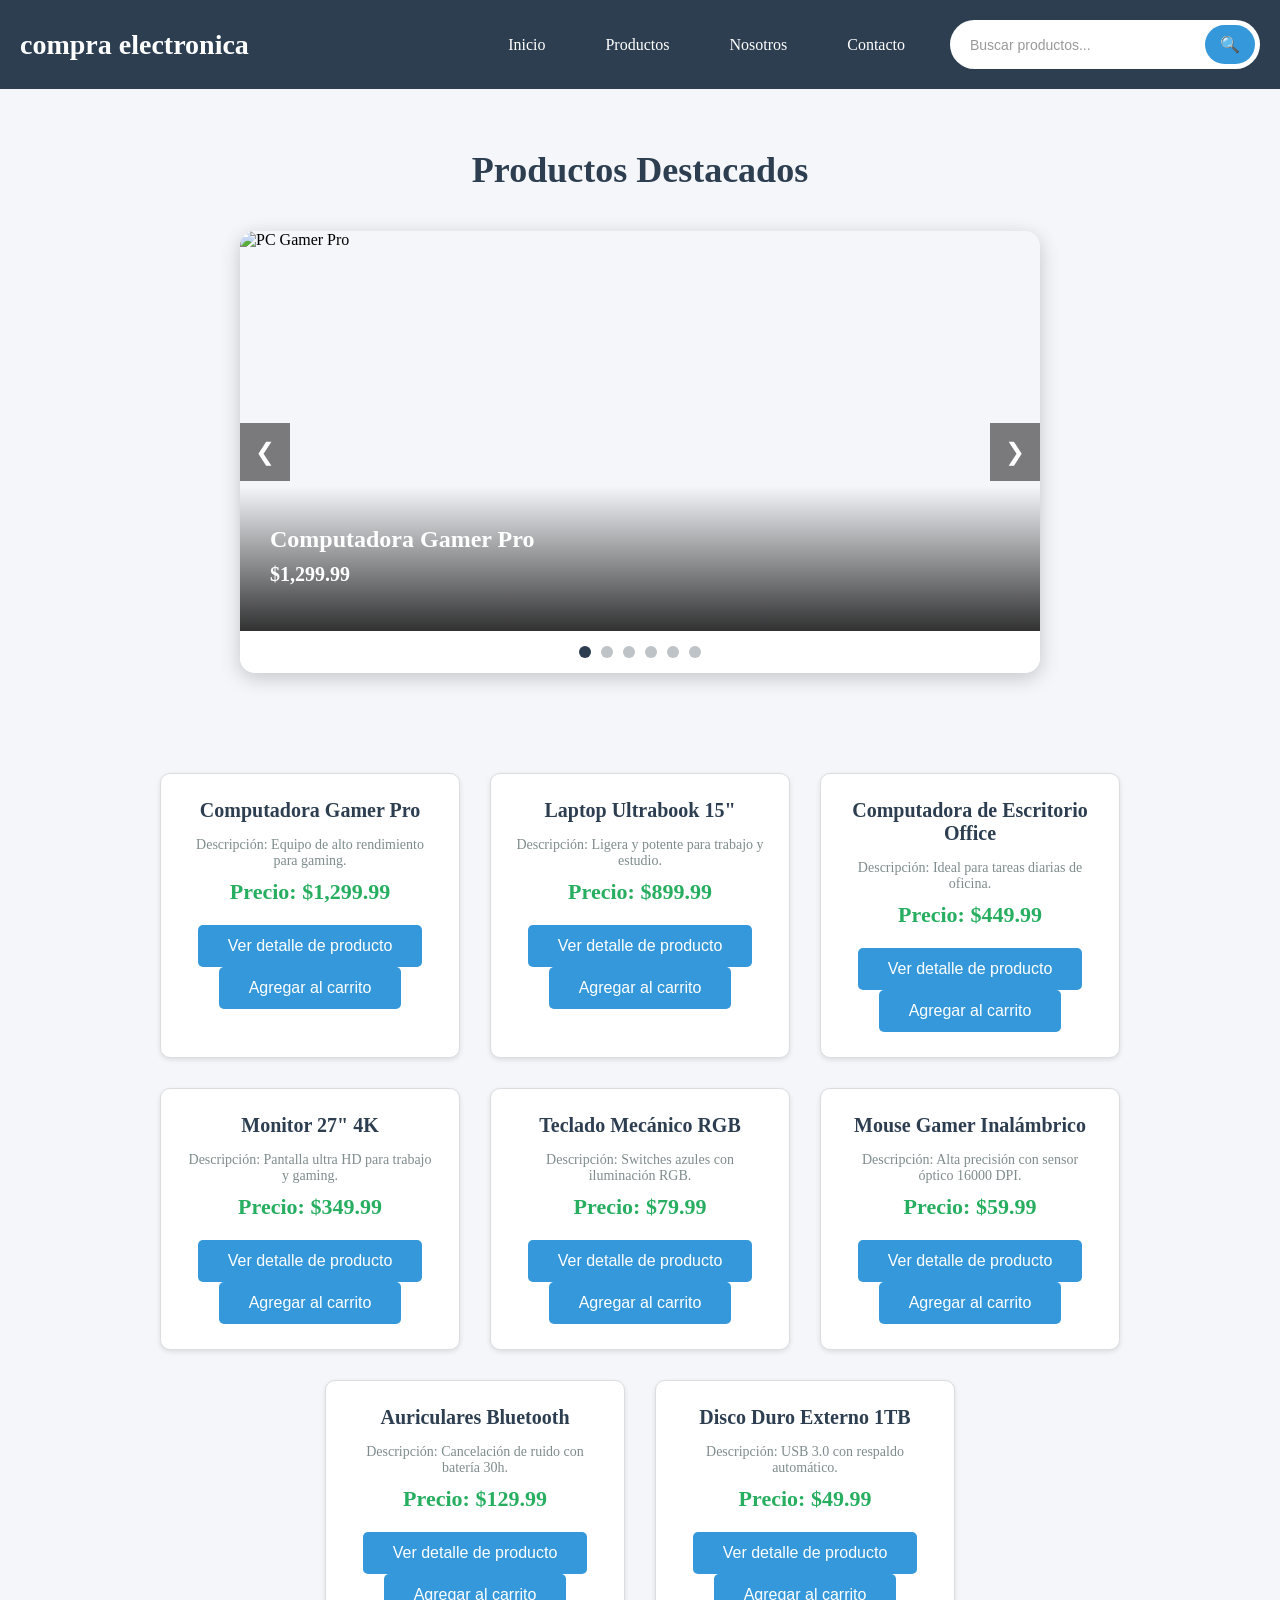
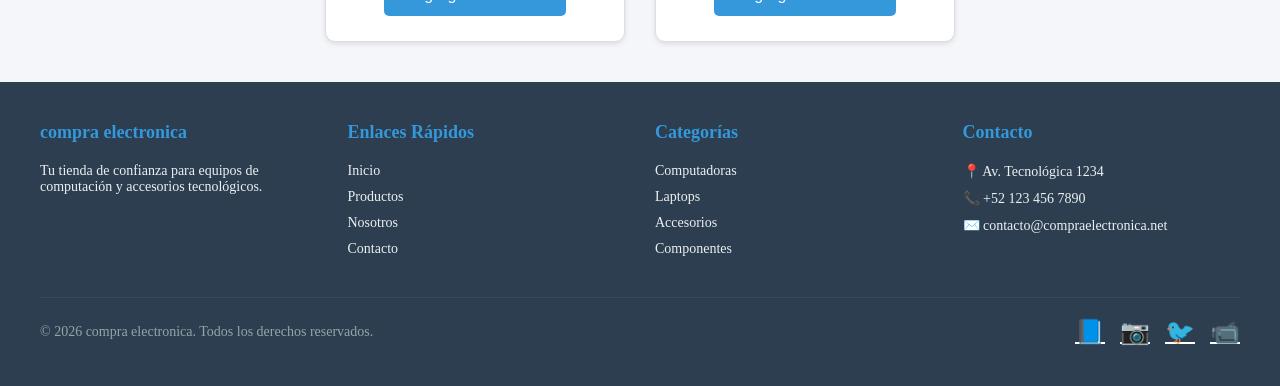
==== index.html @ 37928a4c "se agrego un carrusel y modificaciones en index.html" ====
<!DOCTYPE html>
<html lang="es">
<head>
    <meta charset="UTF-8">
    <meta name="viewport" content="width=device-width, initial-scale=1.0">
    <title>compra electronica.net</title>
    <link rel="stylesheet" href="styles.css">
</head>
<body>
    <header>
        <h1>compra electronica</h1>
        <div class="header-derecha">
            
            <nav>
                <ul>
                    <li><a href="index.html">Inicio</a></li>
                    <li><a href="productos.html">Productos</a></li>
                    <li><a href="nosotros.html">Nosotros</a></li>
                    <li><a href="contacto.html">Contacto</a></li>
                </ul>
            </nav>
            
            <div class="busqueda">
                <input type="text" placeholder="Buscar productos...">
                <button type="submit">🔍</button>
            </div>
        </div>
    </header>

    <main>
        <section id="productos-destacados">
        <h2>Productos Destacados</h2>
        <div class="carrusel">
            <input type="radio" name="carrusel" id="slide1" checked>
            <input type="radio" name="carrusel" id="slide2">
            <input type="radio" name="carrusel" id="slide3">
            <input type="radio" name="carrusel" id="slide4">
            <input type="radio" name="carrusel" id="slide5">
            <input type="radio" name="carrusel" id="slide6">

            <div class="slides">
                <div class="slide">
                    <img src="https://http2.mlstatic.com/D_NQ_NP_2X_691319-MLA108584869087_032026-F.webp" alt="PC Gamer Pro">
                    <div class="slide-info">
                        <h3>Computadora Gamer Pro</h3>
                        <p>$1,299.99</p>
                    </div>
                </div>
                <div class="slide">
                    <img src="https://via.placeholder.com/800x400/3498db/ffffff?text=Laptop+Ultrabook" alt="Laptop Ultrabook">
                    <div class="slide-info">
                        <h3>Laptop Ultrabook 15"</h3>
                        <p>$899.99</p>
                        
                    </div>
                </div>
                <div class="slide">
                    <img src="https://via.placeholder.com/800x400/27ae60/ffffff?text=Monitor+4K" alt="Monitor 4K">
                    <div class="slide-info">
                        <h3>Monitor 27" 4K</h3>
                        <p>$349.99</p>
                      
                    </div>
                </div>
                <div class="slide">
                    <img src="https://via.placeholder.com/800x400/9b59b6/ffffff?text=Teclado+RGB" alt="Teclado RGB">
                    <div class="slide-info">
                        <h3>Teclado Mecánico RGB</h3>
                        <p>$79.99</p>
                       
                    </div>
                </div>
                <div class="slide">
                    <img src="https://via.placeholder.com/800x400/e74c3c/ffffff?text=Mouse+Gamer" alt="Mouse Gamer">
                    <div class="slide-info">
                        <h3>Mouse Gamer Inalámbrico</h3>
                        <p>$59.99</p>
                        
                    </div>
                </div>
                <div class="slide">
                    <img src="https://via.placeholder.com/800x400/f39c12/ffffff?text=Auriculares" alt="Auriculares">
                    <div class="slide-info">
                        <h3>Auriculares Bluetooth</h3>
                        <p>$129.99</p>
                       
                    </div>
                </div>
            </div>

            <div class="carrusel-navegacion">
                <label for="slide1"></label>
                <label for="slide2"></label>
                <label for="slide3"></label>
                <label for="slide4"></label>
                <label for="slide5"></label>
                <label for="slide6"></label>
            </div>

            <div class="carrusel-flechas">
                <div class="flecha-par">
                    <label for="slide6" class="flecha">&#10094;</label>
                    <label for="slide2" class="flecha">&#10095;</label>
                </div>
                <div class="flecha-par">
                    <label for="slide1" class="flecha">&#10094;</label>
                    <label for="slide3" class="flecha">&#10095;</label>
                </div>
                <div class="flecha-par">
                    <label for="slide2" class="flecha">&#10094;</label>
                    <label for="slide4" class="flecha">&#10095;</label>
                </div>
                <div class="flecha-par">
                    <label for="slide3" class="flecha">&#10094;</label>
                    <label for="slide5" class="flecha">&#10095;</label>
                </div>
                <div class="flecha-par">
                    <label for="slide4" class="flecha">&#10094;</label>
                    <label for="slide6" class="flecha">&#10095;</label>
                </div>
                <div class="flecha-par">
                    <label for="slide5" class="flecha">&#10094;</label>
                    <label for="slide1" class="flecha">&#10095;</label>
                </div>
            </div>
        </div>
    </section>

      <section id="productos">
            <div class="productos-container">
            <article>
                <h3>Computadora Gamer Pro</h3>
                <p>Descripción: Equipo de alto rendimiento para gaming.</p>
                <p>Precio: $1,299.99</p>
                <button class="btn-detalle">Ver detalle de producto</button>
                <button>Agregar al carrito</button>
            </article>
            <article>
                <h3>Laptop Ultrabook 15"</h3>
                <p>Descripción: Ligera y potente para trabajo y estudio.</p>
                <p>Precio: $899.99</p>
                <button class="btn-detalle">Ver detalle de producto</button>
                <button>Agregar al carrito</button>
            </article>
            <article>
                <h3>Computadora de Escritorio Office</h3>
                <p>Descripción: Ideal para tareas diarias de oficina.</p>
                <p>Precio: $449.99</p>
                <button class="btn-detalle">Ver detalle de producto</button>
                <button>Agregar al carrito</button>
            </article>
            <article>
                <h3>Monitor 27" 4K</h3>
                <p>Descripción: Pantalla ultra HD para trabajo y gaming.</p>
                <p>Precio: $349.99</p>
               <button class="btn-detalle">Ver detalle de producto</button>
                <button>Agregar al carrito</button>
            </article>
            <article>
                <h3>Teclado Mecánico RGB</h3>
                <p>Descripción: Switches azules con iluminación RGB.</p>
                <p>Precio: $79.99</p>
               <button class="btn-detalle">Ver detalle de producto</button>   
                <button>Agregar al carrito</button>
            </article>
            <article>
                <h3>Mouse Gamer Inalámbrico</h3>
                <p>Descripción: Alta precisión con sensor óptico 16000 DPI.</p>
                <p>Precio: $59.99</p>
                <button class="btn-detalle">Ver detalle de producto</button>     
                <button>Agregar al carrito</button>
            </article>
            <article>
                <h3>Auriculares Bluetooth</h3>
                <p>Descripción: Cancelación de ruido con batería 30h.</p>
                <p>Precio: $129.99</p>
                <button class="btn-detalle">Ver detalle de producto</button>   
                <button>Agregar al carrito</button>
            </article>
            <article>
                <h3>Disco Duro Externo 1TB</h3>
                <p>Descripción: USB 3.0 con respaldo automático.</p>
                <p>Precio: $49.99</p>
                <button class="btn-detalle">Ver detalle de producto</button>
                <button>Agregar al carrito</button>
            </article>
            </div>
        </section>
    </main>

    <footer>
        <div class="footer-contenido">
            <div class="footer-columna">
                <h3>compra electronica</h3>
                <p>Tu tienda de confianza para equipos de computación y accesorios tecnológicos.</p>
            </div>
            <div class="footer-columna">
                <h3>Enlaces Rápidos</h3>
                <a href="index.html">Inicio</a>
                <a href="productos.html">Productos</a>
                <a href="nosotros.html">Nosotros</a>
                <a href="contacto.html">Contacto</a>
            </div>
            <div class="footer-columna">
                <h3>Categorías</h3>
                <a href="#">Computadoras</a>
                <a href="#">Laptops</a>
                <a href="#">Accesorios</a>
                <a href="#">Componentes</a>
            </div>
            <div class="footer-columna">
                <h3>Contacto</h3>
                <p>📍 Av. Tecnológica 1234</p>
                <p>📞 +52 123 456 7890</p>
                <p>✉️ contacto@compraelectronica.net</p>
            </div>
            
        </div>
        <div class="footer-inferior">
            <p>&copy; 2026 compra electronica. Todos los derechos reservados.</p>
            <div class="redes-sociales">
                <a href="#">📘</a>
                <a href="#">📷</a>
                <a href="#">🐦</a>
                <a href="#">📹</a>
            </div>
        </div>
    </footer>
</body>
</html>
---- styles.css ----
/* ============================================
   ESTILOS PARA LA BARRA DE NAVEGACIÓN
   TechComputers - Tienda de Computadoras
   ============================================ */

/* Reset básico para eliminar márgenes y padding por defecto del navegador */
* {
    margin: 0;          /* Elimina el margen exterior de todos los elementos */
    padding: 0;         /* Elimina el relleno interior de todos los elementos */
    box-sizing: border-box; /* Incluye padding y borde en el ancho/alto total */
}

/* Estilos para el header que contiene la barra de navegación */
header {
    background-color: #2c3e50;  /* Color de fondo oscuro (azul grisáceo) */
    color: white;              /* Color del texto blanco */
    padding: 20px;             /* Espacio interior de 20px en todos los lados */
}

/* Estilos para el contenedor flex del header (título + navegación) */
header {
    display: flex;             /* Activa flexbox para organizar elementos en línea */
    justify-content: space-between; /* Distribuye espacio entre elementos (título a izquierda, nav a derecha) */
    align-items: center;      /* Centra verticalmente los elementos */
}

/* Estilos para el título principal del sitio */
header h1 {
    font-size: 28px;           /* Tamaño de fuente de 28 píxeles */
}

/* Contenedor para agrupar nav y búsqueda */
.header-derecha {
    display: flex;             /* Activa flexbox para alinear elementos */
    align-items: center;       /* Centra verticalmente */
    gap: 30px;                 /* Espacio de 30px entre nav y búsqueda */
}

/* ============================================
   ESTILOS PARA LA BARRA DE BÚSQUEDA
   ============================================ */

/* Contenedor de la barra de búsqueda */
.busqueda {
    display: flex;                  /* Activa flexbox para organizar input y botón en línea */
    align-items: center;            /* Centra verticalmente los elementos */
    background-color: white;        /* Fondo blanco */
    border-radius: 25px;            /* Bordes redondeados en forma de píldora */
    padding: 5px;                   /* Espacio interior pequeño */
    overflow: hidden;               /* Oculta el contenido que desborda */
}

/* Estilos para el campo de texto de búsqueda */
.busqueda input {
    border: none;                   /* Sin borde */
    outline: none;                  /* Sin contorno al hacer focus */
    padding: 10px 15px;             /* Espacio interior: 10px arriba/abajo, 15px laterales */
    font-size: 14px;                /* Tamaño de fuente */
    width: 250px;                   /* Ancho fijo de 250px */
    background: transparent;        /* Fondo transparente */
    color: #333;                    /* Color del texto gris oscuro */
}

/* Placeholder del campo de búsqueda */
.busqueda input::placeholder {
    color: #999;                    /* Color gris claro para el texto de ejemplo */
}

/* Estilos para el botón de búsqueda */
.busqueda button {
    background-color: #3498db;      /* Color azul de fondo */
    border: none;                   /* Sin borde */
    color: white;                   /* Icono blanco */
    padding: 10px 15px;             /* Espacio interior */
    border-radius: 20px;            /* Bordes redondeados */
    cursor: pointer;                /* Cursor de mano */
    font-size: 16px;                /* Tamaño del icono */
    transition: background-color 0.3s; /* Animación suave al hacer hover */
}

/* Efecto al pasar el mouse sobre el botón */
.busqueda button:hover {
    background-color: #2980b9;      /* Color azul más oscuro al hover */
}

/* Estilos para la barra de navegación */
nav ul {
    list-style: none;          /* Elimina los puntos de lista por defecto */
    display: flex;             /* Organiza los elementos de lista en una fila horizontal */
    gap: 30px;                 /* Espacio de 30px entre cada elemento de menú */
}

/* Estilos para los enlaces de navegación */
nav ul li a {
    color: white;              /* Color del texto del enlace en blanco */
    text-decoration: none;    /* Elimina el subrayado de los enlaces */
    font-size: 16px;           /* Tamaño de fuente de 16 píxeles */
    padding: 10px 15px;        /* Espacio interior para crear área clickeable */
    border-radius: 5px;        /* Esquinas redondeadas de 5px */
    transition: background-color 0.3s; /* Animación suave al cambiar el fondo */
}

/* Estilos para enlaces al pasar el mouse por encima */
nav ul li a:hover {
    background-color: #34495e;  /* Color de fondo más claro al hacer hover */
}

/* Estilos para el enlace activo (página actual) */
nav ul li a.active {
    background-color: #3498db;  /* Color azul para indicar la página activa */
}

/* ============================================
   ESTILOS PARA LA SECCIÓN DE PRODUCTOS
   ============================================ */

/* Estilos para la sección de productos */
#productos {
    padding: 40px 20px;          /* Espacio interior: 40px arriba/abajo, 20px laterales */
    background-color: #f5f6fa;    /* Fondo gris claro para la sección */
}

/* Estilos para el título de la sección */
#productos h2 {
    text-align: center;           /* Centra el texto del título */
    margin-bottom: 40px;          /* Espacio debajo del título */
    font-size: 32px;              /* Tamaño de fuente grande */
    color: #2c3e50;               /* Color del texto oscuro */
}

/* Contenedor flex para organizar las cajas de productos en fila */
.productos-container {
    display: flex;                /* Activa flexbox para organizar en línea */
    flex-wrap: wrap;              /* Permite que los productos salten a siguiente línea si no caben */
    justify-content: center;      /* Centra los productos horizontalmente */
    gap: 30px;                    /* Espacio de 30px entre cada caja de producto */
}

/* Estilos para cada caja de producto */
#productos article {
    background-color: white;      /* Fondo blanco para la caja */
    border: 1px solid #dcdde1;   /* Borde sólido gris claro de 1px */
    border-radius: 10px;          /* Esquinas redondeadas de 10px */
    padding: 25px;                /* Espacio interior de 25px */
    width: 300px;                 /* Ancho fijo de 300px para cada caja */
    box-shadow: 0 2px 5px rgba(0, 0, 0, 0.1); /* Sombra suave para dar profundidad */
    transition: transform 0.3s, box-shadow 0.3s; /* Animación suave al hacer hover */
    text-align: center;           /* Centra el texto dentro de la caja */
}

/* Efecto al pasar el mouse sobre la caja del producto */
#productos article:hover {
    transform: translateY(-5px);  /* Mueve la caja 5px hacia arriba */
    box-shadow: 0 5px 15px rgba(0, 0, 0, 0.2); /* Sombra más pronunciada al hover */
}

/* Estilos para el título del producto */
#productos article h3 {
    color: #2c3e50;               /* Color del título oscuro */
    margin-bottom: 15px;          /* Espacio debajo del título */
    font-size: 20px;              /* Tamaño de fuente del título */
}

/* Estilos para los párrafos de descripción y precio */
#productos article p {
    color: #7f8c8d;               /* Color gris para el texto */
    margin-bottom: 10px;           /* Espacio entre párrafos */
    font-size: 14px;              /* Tamaño de fuente del texto */
}

/* Estilos para el precio (más destacado) */
#productos article p:last-of-type {
    color: #27ae60;               /* Color verde para el precio */
    font-size: 22px;              /* Fuente más grande para el precio */
    font-weight: bold;            /* Texto en negrita */
    margin-bottom: 20px;          /* Espacio debajo del precio */
}

/* Estilos para la imagen del producto */
.producto-img {
    width: 100%;                  /* Ocupa el 100% del ancho de la caja */
    height: 180px;                /* Altura fija de 180px */
    object-fit: cover;            /* Ajusta la imagen sin deformarla */
    border-radius: 8px;           /* Esquinas redondeadas de 8px */
    margin-bottom: 15px;          /* Espacio debajo de la imagen */
    background-color: #ecf0f1;   /* Color de fondo gris claro */
}

/* Estilos para sección de productos destacados en inicio */
#productos-destacados {
    padding: 60px 20px;            /* Espacio interior amplio */
    background-color: #f5f6fa;    /* Fondo gris claro */
}

/* Estilos para el título de la sección */
#productos-destacados h2 {
    text-align: center;            /* Centra el texto */
    font-size: 36px;               /* Tamaño de fuente grande */
    color: #2c3e50;                /* Color del título oscuro */
    margin-bottom: 40px;           /* Espacio debajo del título */
}

/* ============================================
   ESTILOS PARA EL CARRUSEL
   ============================================ */

/* Contenedor principal del carrusel */
.carrusel {
    max-width: 800px;              /* Ancho máximo del carrusel */
    margin: 0 auto;                /* Centra horizontalmente */
    position: relative;            /* Posición relativa para los elementos internos */
    overflow: hidden;              /* Oculta los slides que desbordan */
    border-radius: 15px;           /* Esquinas redondeadas */
    box-shadow: 0 5px 20px rgba(0, 0, 0, 0.2); /* Sombra suave */
}

/* Oculta los radio buttons de navegación */
.carrusel input {
    display: none;                 /* Oculta los inputs */
}

/* Contenedor de todos los slides */
.slides {
    display: flex;                 /* Organiza los slides en fila horizontal */
    width: 600%;                  /* 6 slides x 100% = 600% del ancho visible */
    transition: transform 0.5s ease; /* Animación suave al desplazar */
}

/* Estilos para cada slide */
.slide {
    width: 16.666%;               /* 100% / 6 slides = 16.666% cada uno */
    position: relative;            /* Para posicionar la info encima */
}

/* Imagen del slide */
.slide img {
    width: 100%;                   /* Ocupa todo el ancho del slide */
    height: 400px;                 /* Altura fija de 400px */
    object-fit: cover;             /* Ajusta la imagen sin deformar */
    display: block;                /* Elimina espacio extra debajo */
}

/* Información superpuesta en la imagen */
.slide-info {
    position: absolute;            /* Posiciona sobre la imagen */
    bottom: 0;                     /* Alinea al borde inferior */
    left: 0;                       /* Alinea al borde izquierdo */
    right: 0;                      /* Alinea al borde derecho */
    background: linear-gradient(transparent, rgba(0,0,0,0.8)); /* Degradado oscuro */
    color: white;                  /* Texto blanco */
    padding: 40px 30px 30px;       /* Espacio interior */
}

/* Título del slide */
.slide-info h3 {
    font-size: 24px;               /* Tamaño de fuente */
    margin-bottom: 10px;           /* Espacio debajo */
}

/* Precio del slide */
.slide-info p {
    font-size: 20px;               /* Tamaño de fuente */
    font-weight: bold;             /* Negrita */
    margin-bottom: 15px;           /* Espacio debajo */
}

/* Botón del slide */
.slide-info button {
    background-color: #e67e22;     /* Color naranja */
    color: white;                  /* Texto blanco */
    border: none;                  /* Sin borde */
    padding: 12px 30px;            /* Espacio interior */
    border-radius: 5px;            /* Esquinas redondeadas */
    cursor: pointer;               /* Cursor de mano */
    font-size: 16px;               /* Tamaño de fuente */
    transition: background-color 0.3s; /* Animación suave */
}

/* Hover del botón */
.slide-info button:hover {
    background-color: #d35400;     /* Naranja más oscuro */
}

/* Indicadores (puntos) de navegación */
.carrusel-navegacion {
    display: flex;                 /* Organiza los puntos en fila */
    justify-content: center;       /* Centra los puntos */
    gap: 10px;                     /* Espacio entre puntos */
    padding: 15px 0;               /* Espacio interior */
    background-color: white;       /* Fondo blanco */
}

/* Estilos para cada punto indicador */
.carrusel-navegacion label {
    width: 12px;                   /* Ancho del punto */
    height: 12px;                  /* Altura del punto */
    border-radius: 50%;           /* Forma circular */
    background-color: #bdc3c7;     /* Color gris claro */
    cursor: pointer;               /* Cursor de mano */
    transition: background-color 0.3s; /* Animación suave */
}

/* Cambio de slide al seleccionar cada radio */
#slide1:checked ~ .slides { transform: translateX(0); }
#slide2:checked ~ .slides { transform: translateX(-16.666%); }
#slide3:checked ~ .slides { transform: translateX(-33.333%); }
#slide4:checked ~ .slides { transform: translateX(-50%); }
#slide5:checked ~ .slides { transform: translateX(-66.666%); }
#slide6:checked ~ .slides { transform: translateX(-83.333%); }

/* Color del punto activo según el slide seleccionado */
#slide1:checked ~ .carrusel-navegacion label:nth-child(1) { background-color: #2c3e50; }
#slide2:checked ~ .carrusel-navegacion label:nth-child(2) { background-color: #2c3e50; }
#slide3:checked ~ .carrusel-navegacion label:nth-child(3) { background-color: #2c3e50; }
#slide4:checked ~ .carrusel-navegacion label:nth-child(4) { background-color: #2c3e50; }
#slide5:checked ~ .carrusel-navegacion label:nth-child(5) { background-color: #2c3e50; }
#slide6:checked ~ .carrusel-navegacion label:nth-child(6) { background-color: #2c3e50; }

/* Flechas de navegación */
.carrusel-flechas {
    position: absolute;            /* Posición absoluta sobre el carrusel */
    top: 50%;                      /* Centrado vertical */
    width: 100%;                   /* Ancho completo */
    transform: translateY(-50%);   /* Ajuste de centrado */
    pointer-events: none;          /* Permite click a través del contenedor */
}

/* Oculta todos los pares de flechas por defecto */
.flecha-par {
    display: none;
    justify-content: space-between;
    pointer-events: none;
}

/* Muestra solo el par de flechas del slide activo */
#slide1:checked ~ .carrusel-flechas .flecha-par:nth-child(1) { display: flex; }
#slide2:checked ~ .carrusel-flechas .flecha-par:nth-child(2) { display: flex; }
#slide3:checked ~ .carrusel-flechas .flecha-par:nth-child(3) { display: flex; }
#slide4:checked ~ .carrusel-flechas .flecha-par:nth-child(4) { display: flex; }
#slide5:checked ~ .carrusel-flechas .flecha-par:nth-child(5) { display: flex; }
#slide6:checked ~ .carrusel-flechas .flecha-par:nth-child(6) { display: flex; }

/* Estilos para cada flecha */
.carrusel-flechas .flecha {
    pointer-events: auto;          /* Activa clicks en las etiquetas */
    background-color: rgba(0,0,0,0.5); /* Fondo semi-transparente */
    color: white;                  /* Flecha blanca */
    padding: 15px;                 /* Espacio interior */
    cursor: pointer;               /* Cursor de mano */
    font-size: 24px;               /* Tamaño de la flecha */
    transition: background-color 0.3s; /* Animación suave */
    user-select: none;             /* Evita selección de texto */
}

/* Hover de la flecha */
.carrusel-flechas .flecha:hover {
    background-color: rgba(0,0,0,0.8); /* Más oscuro al hover */
}

/* Estilos para el botón de agregar al carrito */
#productos article button {
    background-color: #3498db;    /* Color azul de fondo */
    color: white;                 /* Texto blanco */
    border: none;                 /* Sin borde */
    padding: 12px 30px;           /* Espacio interior: 12px arriba/abajo, 30px laterales */
    border-radius: 5px;            /* Esquinas redondeadas */
    font-size: 16px;              /* Tamaño de fuente */
    cursor: pointer;              /* Cambia el cursor a mano al pasar por encima */
    transition: background-color 0.3s; /* Animación suave al hacer hover */
}

/* Efecto al pasar el mouse sobre el botón */
#productos article button:hover {
    background-color: #2980b9;    /* Color azul más oscuro al hover */
}

/* ============================================
   ESTILOS PARA LA SECCIÓN DE INICIO
   ============================================ */

/* Estilos para la sección de inicio */
#inicio {
    background: linear-gradient(135deg, #2c3e50 0%, #3498db 100%); /* Degradado de fondo azul oscuro a azul claro */
    color: white;                      /* Texto blanco */
    padding: 60px 20px;                /* Espacio interior amplio */
    text-align: center;                /* Texto centrado */
}

/* Estilos para el título de inicio */
#inicio h2 {
    font-size: 42px;                   /* Fuente muy grande */
    margin-bottom: 20px;               /* Espacio debajo del título */
}

/* Estilos para el párrafo de inicio */
#inicio p {
    font-size: 18px;                   /* Fuente de tamaño medio */
    margin-bottom: 40px;               /* Espacio amplio debajo del párrafo */
    opacity: 0.9;                       /* Texto ligeramente transparente */
}

/* Contenedor flex para las características */
.features {
    display: flex;                     /* Activa flexbox para organizar en fila */
    justify-content: center;           /* Centra los elementos horizontalmente */
    gap: 50px;                         /* Espacio de 50px entre cada característica */
    flex-wrap: wrap;                   /* Permite saltar a siguiente línea si no caben */
}

/* Estilos para cada caja de característica */
.feature {
    background-color: rgba(255, 255, 255, 0.15); /* Fondo semi-transparente blanco */
    padding: 30px;                     /* Espacio interior amplio */
    border-radius: 10px;               /* Esquinas redondeadas */
    width: 250px;                      /* Ancho fijo de 250px */
    backdrop-filter: blur(5px);        /* Efecto de desenfoque detrás del elemento */
}

/* Estilos para el título de la característica */
.feature h3 {
    font-size: 20px;                   /* Tamaño de fuente del título */
    margin-bottom: 10px;               /* Espacio debajo del título */
}

/* Estilos para el párrafo de la característica */
.feature p {
    font-size: 14px;                   /* Tamaño de fuente pequeño */
    margin-bottom: 0;                  /* Sin margen inferior */
    opacity: 0.9;                      /* Texto ligeramente transparente */
}

/* ============================================
   ESTILOS PARA LA SECCIÓN NOSOTROS
   ============================================ */

/* Estilos para la sección nosotros */
#nosotros {
    padding: 60px 20px;                /* Espacio interior amplio: 60px arriba/abajo, 20px laterales */
    background-color: white;            /* Fondo blanco */
}

/* Contenedor flex para organizar contenido e imagen lado a lado */
.nosotros-contenido {
    display: flex;                      /* Activa flexbox para organizar en línea */
    align-items: center;                /* Centra verticalmente los elementos */
    gap: 50px;                         /* Espacio de 50px entre texto e imagen */
    max-width: 1200px;                  /* Ancho máximo del contenedor */
    margin: 0 auto;                     /* Centra el contenedor horizontalmente */
}

/* Estilos para el texto de nosotros */
.nosotros-texto {
    flex: 1;                           /* Ocupa el espacio restante (1 parte) */
}

/* Estilos para el título de la sección */
#nosotros h2 {
    font-size: 36px;                   /* Tamaño de fuente grande */
    color: #2c3e50;                    /* Color del título oscuro */
    margin-bottom: 30px;                /* Espacio debajo del título */
    text-align: center;                 /* Centra el texto */
}

/* Estilos para el párrafo de nosotros */
.nosotros-texto p {
    font-size: 16px;                   /* Tamaño de fuente medio */
    color: #7f8c8d;                    /* Color gris para el texto */
    line-height: 1.8;                   /* Altura de línea para mejor legibilidad */
    margin-bottom: 15px;                /* Espacio entre párrafos */
}

/* Contenedor para la imagen de nosotros */
.nosotros-imagen {
    flex: 1;                           /* Ocupa el espacio restante (1 parte) */
    background-color: #ecf0f1;         /* Fondo gris claro para el placeholder */
    border-radius: 10px;               /* Esquinas redondeadas */
    height: 300px;                     /* Altura fija de 300px */
    display: flex;                     /* Activa flexbox */
    align-items: center;               /* Centra verticalmente */
    justify-content: center;           /* Centra horizontalmente */
    color: #95a5a6;                    /* Color del texto placeholder */
    font-size: 18px;                   /* Tamaño de fuente */
}

/* Contenedor flex para los valores/beneficios */
.valores {
    display: flex;                     /* Activa flexbox para organizar en fila */
    justify-content: center;            /* Centra los elementos horizontalmente */
    gap: 40px;                         /* Espacio de 40px entre cada valor */
    margin-top: 50px;                   /* Espacio arriba del contenedor */
    flex-wrap: wrap;                   /* Permite saltar a siguiente línea si no caben */
}

/* Estilos para cada caja de valor */
.valor {
    text-align: center;                /* Centra el texto */
    width: 200px;                       /* Ancho fijo de 200px */
}

/* Estilos para el icono/emoji del valor */
.valor-icon {
    font-size: 40px;                   /* Tamaño grande del icono */
    margin-bottom: 15px;                /* Espacio debajo del icono */
}

/* Estilos para el título del valor */
.valor h3 {
    font-size: 18px;                   /* Tamaño de fuente */
    color: #2c3e50;                    /* Color del título oscuro */
    margin-bottom: 10px;                /* Espacio debajo del título */
}

/* Estilos para el párrafo del valor */
.valor p {
    font-size: 14px;                   /* Tamaño de fuente pequeño */
    color: #7f8c8d;                    /* Color gris */
}

/* ============================================
   ESTILOS PARA LA SECCIÓN CONTACTO
   ============================================ */

/* Estilos para la sección contacto */
#contacto {
    padding: 60px 20px;                /* Espacio interior amplio */
    background-color: #f5f6fa;          /* Fondo gris claro */
}

/* Estilos para el título de la sección */
#contacto h2 {
    font-size: 36px;                   /* Tamaño de fuente grande */
    color: #2c3e50;                    /* Color del título oscuro */
    margin-bottom: 40px;                /* Espacio debajo del título */
    text-align: center;                 /* Centra el texto */
}

/* Contenedor flex para organizar formulario e información lado a lado */
.contacto-contenido {
    display: flex;                      /* Activa flexbox para organizar en línea */
    gap: 50px;                         /* Espacio de 50px entre elementos */
    max-width: 1000px;                  /* Ancho máximo del contenedor */
    margin: 0 auto;                     /* Centra el contenedor horizontalmente */
    flex-wrap: wrap;                   /* Permite saltar a siguiente línea si no caben */
}

/* Estilos para el formulario */
form {
    flex: 1;                           /* Ocupa el espacio restante */
    min-width: 300px;                   /* Ancho mínimo de 300px */
    background-color: white;           /* Fondo blanco */
    padding: 40px;                      /* Espacio interior amplio */
    border-radius: 10px;               /* Esquinas redondeadas */
    box-shadow: 0 2px 10px rgba(0, 0, 0, 0.1); /* Sombra suave */
}

/* Estilos para las etiquetas del formulario */
form label {
    display: block;                    /* Hace que la etiqueta ocupe toda la línea */
    font-size: 14px;                   /* Tamaño de fuente */
    color: #2c3e50;                    /* Color del texto oscuro */
    margin-bottom: 8px;                 /* Espacio debajo de la etiqueta */
    font-weight: bold;                 /* Texto en negrita */
}

/* Estilos para los campos de entrada y textarea */
form input,
form textarea {
    width: 100%;                       /* Ocupa el 100% del ancho disponible */
    padding: 12px;                     /* Espacio interior */
    border: 1px solid #dcdde1;        /* Borde sólido gris claro */
    border-radius: 5px;                /* Esquinas redondeadas */
    font-size: 14px;                   /* Tamaño de fuente */
    margin-bottom: 20px;               /* Espacio debajo de cada campo */
    font-family: inherit;               /* Usa la fuente del documento */
}

/* Estilos para el textarea (campo de mensaje) */
form textarea {
    height: 120px;                     /* Altura fija de 120px */
    resize: vertical;                  /* Permite redimensionar solo verticalmente */
}

/* Estilos para el botón del formulario */
form button {
    background-color: #3498db;          /* Color azul de fondo */
    color: white;                       /* Texto blanco */
    border: none;                        /* Sin borde */
    padding: 15px 40px;                /* Espacio interior: 15px arriba/abajo, 40px laterales */
    border-radius: 5px;                 /* Esquinas redondeadas */
    font-size: 16px;                    /* Tamaño de fuente */
    cursor: pointer;                   /* Cursor de mano */
    width: 100%;                        /* Ocupa el 100% del ancho */
    transition: background-color 0.3s; /* Animación suave al hacer hover */
}

/* Efecto al pasar el mouse sobre el botón */
form button:hover {
    background-color: #2980b9;          /* Color azul más oscuro al hover */
}

/* Estilos para la información de contacto */
.contacto-info {
    flex: 1;                            /* Ocupa el espacio restante */
    min-width: 300px;                   /* Ancho mínimo de 300px */
}

/* Estilos para cada item de información */
.info-item {
    background-color: white;            /* Fondo blanco */
    padding: 25px;                     /* Espacio interior amplio */
    border-radius: 10px;                /* Esquinas redondeadas */
    margin-bottom: 20px;                /* Espacio debajo de cada item */
    box-shadow: 0 2px 10px rgba(0, 0, 0, 0.1); /* Sombra suave */
    display: flex;                     /* Activa flexbox */
    align-items: center;                /* Centra verticalmente */
    gap: 20px;                         /* Espacio entre icono y texto */
}

/* Estilos para el icono de la info */
.info-icon {
    font-size: 30px;                   /* Tamaño grande del icono */
    color: #3498db;                    /* Color azul para el icono */
}

/* Estilos para el título de la info */
.info-item h3 {
    font-size: 16px;                   /* Tamaño de fuente */
    color: #2c3e50;                    /* Color del título oscuro */
    margin-bottom: 5px;                 /* Espacio debajo del título */
}

/* Estilos para el texto de la info */
.info-item p {
    font-size: 14px;                   /* Tamaño de fuente pequeño */
    color: #7f8c8d;                    /* Color gris */
}

/* ============================================
   ESTILOS PARA EL FOOTER
   ============================================ */

/* Estilos para el pie de página */
footer {
    background-color: #2c3e50;          /* Color de fondo oscuro (azul grisáceo) */
    color: white;                       /* Texto blanco */
    padding: 40px 20px;                 /* Espacio interior: 40px arriba/abajo, 20px laterales */
}

/* Contenedor flex para organizar el contenido del footer */
.footer-contenido {
    display: flex;                      /* Activa flexbox para organizar en línea */
    justify-content: space-between;     /* Distribuye espacio entre elementos */
    flex-wrap: wrap;                    /* Permite saltar a siguiente línea si no caben */
    max-width: 1200px;                  /* Ancho máximo del contenedor */
    margin: 0 auto;                     /* Centra el contenedor horizontalmente */
    gap: 30px;                          /* Espacio de 30px entre columnas */
}

/* Estilos para cada columna del footer */
.footer-columna {
    flex: 1;                            /* Ocupa el espacio restante */
    min-width: 200px;                   /* Ancho mínimo de 200px */
}

/* Estilos para el título de cada columna */
.footer-columna h3 {
    font-size: 18px;                    /* Tamaño de fuente */
    margin-bottom: 20px;                /* Espacio debajo del título */
    color: #3498db;                     /* Color azul para los títulos */
}

/* Estilos para los párrafos y enlaces del footer */
.footer-columna p,
.footer-columna a {
    font-size: 14px;                    /* Tamaño de fuente pequeño */
    color: #ecf0f1;                     /* Color blanco grisáceo */
    margin-bottom: 10px;                /* Espacio entre elementos */
    display: block;                     /* Hace que cada elemento ocupe una línea */
    text-decoration: none;              /* Elimina el subrayado de los enlaces */
}

/* Estilos para los enlaces al pasar el mouse */
.footer-columna a:hover {
    color: #3498db;                     /* Color azul al hacer hover */
}

/* Estilos para la parte inferior del footer (copyright y redes) */
.footer-inferior {
    display: flex;                      /* Activa flexbox */
    justify-content: space-between;     /* Distribuye espacio entre elementos */
    align-items: center;                /* Centra verticalmente */
    max-width: 1200px;                  /* Ancho máximo */
    margin: 30px auto 0;                /* Espacio arriba, centrado horizontalmente */
    padding-top: 20px;                  /* Espacio superior */
    border-top: 1px solid #34495e;      /* Línea divisoria superior */
    flex-wrap: wrap;                    /* Permite saltar a siguiente línea si no caben */
    gap: 15px;                          /* Espacio entre elementos */
}

/* Estilos para el texto de copyright */
.footer-inferior p {
    font-size: 14px;                    /* Tamaño de fuente pequeño */
    color: #95a5a6;                     /* Color gris claro */
    margin: 0;                          /* Sin margen */
}

/* Contenedor flex para los iconos de redes sociales */
.redes-sociales {
    display: flex;                      /* Activa flexbox para organizar iconos en fila */
    gap: 15px;                         /* Espacio de 15px entre cada icono */
}

/* Estilos para los iconos de redes sociales */
.redes-sociales a {
    font-size: 24px;                    /* Tamaño grande del icono */
    color: white;                       /* Color blanco */
    transition: color 0.3s;             /* Animación suave al cambiar el color */
}

/* Efecto al pasar el mouse sobre los iconos de redes */
.redes-sociales a:hover {
    color: #3498db;                     /* Color azul al hover */
}
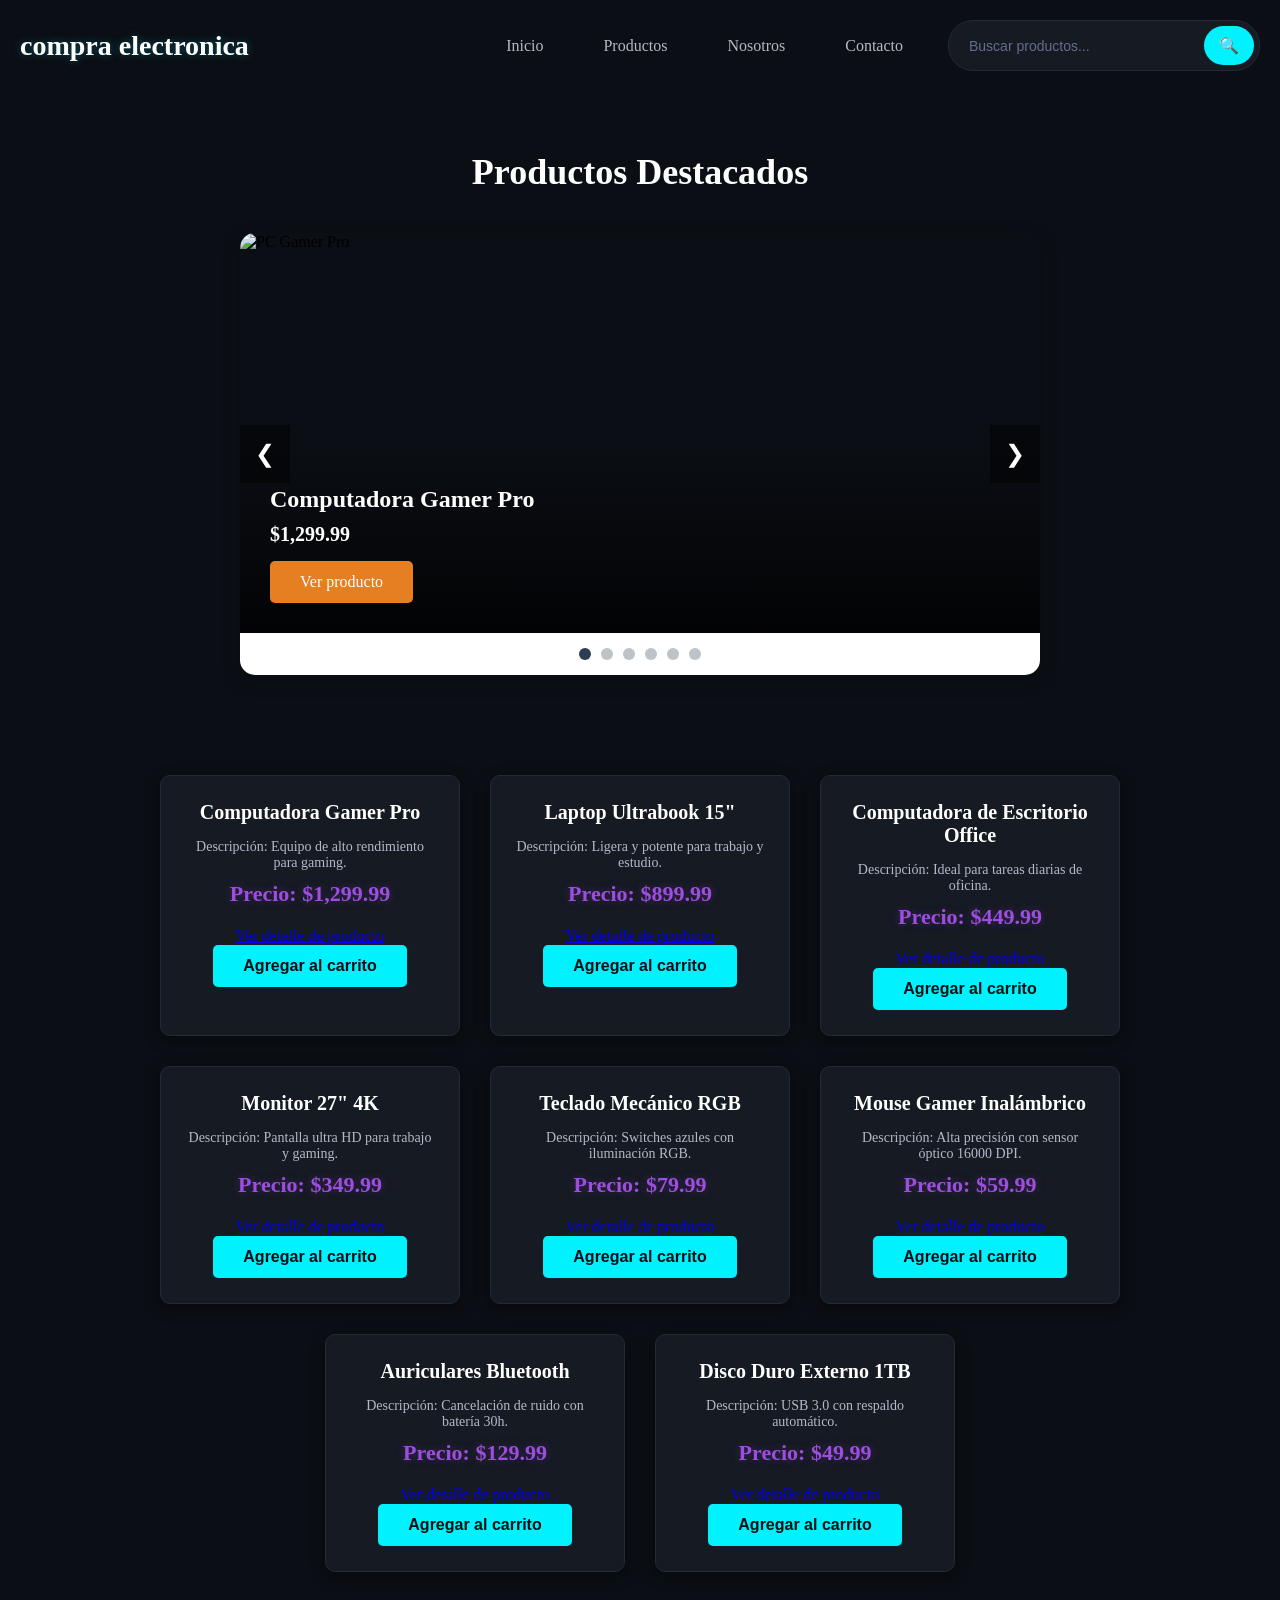
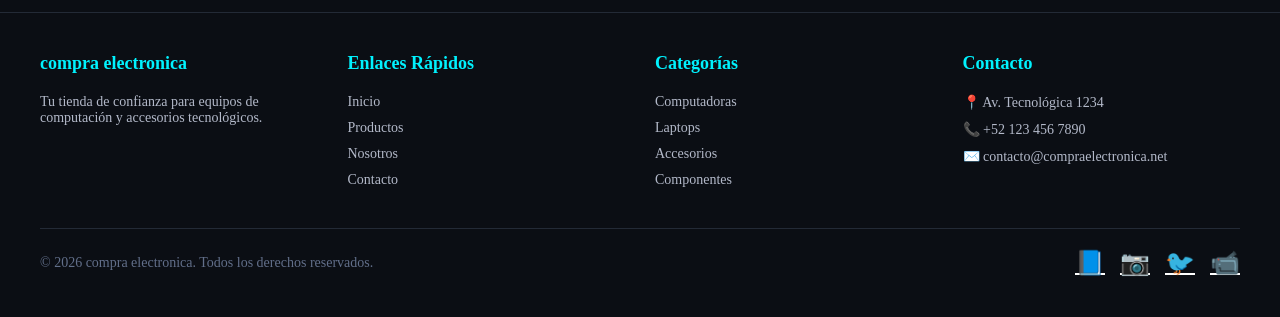
==== commit e13dc554: "se iso funcionar los botones de ver producto" ====
--- a/index.html
+++ b/index.html
@@ -40,10 +40,11 @@
 
             <div class="slides">
                 <div class="slide">
-                    <img src="https://http2.mlstatic.com/D_NQ_NP_2X_691319-MLA108584869087_032026-F.webp" alt="PC Gamer Pro">
+                    <img src="https://via.placeholder.com/800x400/2c3e50/ffffff?text=PC+Gamer+Pro" alt="PC Gamer Pro">
                     <div class="slide-info">
                         <h3>Computadora Gamer Pro</h3>
                         <p>$1,299.99</p>
+                        <a href="#detalle1" class="btn-ver">Ver producto</a>
                     </div>
                 </div>
                 <div class="slide">
@@ -51,7 +52,7 @@
                     <div class="slide-info">
                         <h3>Laptop Ultrabook 15"</h3>
                         <p>$899.99</p>
-                        
+                        <a href="#detalle2" class="btn-ver">Ver producto</a>
                     </div>
                 </div>
                 <div class="slide">
@@ -59,7 +60,7 @@
                     <div class="slide-info">
                         <h3>Monitor 27" 4K</h3>
                         <p>$349.99</p>
-                      
+                        <a href="#detalle3" class="btn-ver">Ver producto</a>
                     </div>
                 </div>
                 <div class="slide">
@@ -67,7 +68,7 @@
                     <div class="slide-info">
                         <h3>Teclado Mecánico RGB</h3>
                         <p>$79.99</p>
-                       
+                        <a href="#detalle4" class="btn-ver">Ver producto</a>
                     </div>
                 </div>
                 <div class="slide">
@@ -75,7 +76,7 @@
                     <div class="slide-info">
                         <h3>Mouse Gamer Inalámbrico</h3>
                         <p>$59.99</p>
-                        
+                        <a href="#detalle5" class="btn-ver">Ver producto</a>
                     </div>
                 </div>
                 <div class="slide">
@@ -83,7 +84,7 @@
                     <div class="slide-info">
                         <h3>Auriculares Bluetooth</h3>
                         <p>$129.99</p>
-                       
+                        <a href="#detalle6" class="btn-ver">Ver producto</a>
                     </div>
                 </div>
             </div>
@@ -132,58 +133,258 @@
                 <h3>Computadora Gamer Pro</h3>
                 <p>Descripción: Equipo de alto rendimiento para gaming.</p>
                 <p>Precio: $1,299.99</p>
-                <button class="btn-detalle">Ver detalle de producto</button>
+                <a href="#detalle1" class="btn-detalle">Ver detalle de producto</a>
                 <button>Agregar al carrito</button>
             </article>
             <article>
                 <h3>Laptop Ultrabook 15"</h3>
                 <p>Descripción: Ligera y potente para trabajo y estudio.</p>
                 <p>Precio: $899.99</p>
-                <button class="btn-detalle">Ver detalle de producto</button>
+                <a href="#detalle2" class="btn-detalle">Ver detalle de producto</a>
                 <button>Agregar al carrito</button>
             </article>
             <article>
                 <h3>Computadora de Escritorio Office</h3>
                 <p>Descripción: Ideal para tareas diarias de oficina.</p>
                 <p>Precio: $449.99</p>
-                <button class="btn-detalle">Ver detalle de producto</button>
+                <a href="#detalle7" class="btn-detalle">Ver detalle de producto</a>
                 <button>Agregar al carrito</button>
             </article>
             <article>
                 <h3>Monitor 27" 4K</h3>
                 <p>Descripción: Pantalla ultra HD para trabajo y gaming.</p>
                 <p>Precio: $349.99</p>
-               <button class="btn-detalle">Ver detalle de producto</button>
+                <a href="#detalle3" class="btn-detalle">Ver detalle de producto</a>
                 <button>Agregar al carrito</button>
             </article>
             <article>
                 <h3>Teclado Mecánico RGB</h3>
                 <p>Descripción: Switches azules con iluminación RGB.</p>
                 <p>Precio: $79.99</p>
-               <button class="btn-detalle">Ver detalle de producto</button>   
+                <a href="#detalle4" class="btn-detalle">Ver detalle de producto</a>
                 <button>Agregar al carrito</button>
             </article>
             <article>
                 <h3>Mouse Gamer Inalámbrico</h3>
                 <p>Descripción: Alta precisión con sensor óptico 16000 DPI.</p>
                 <p>Precio: $59.99</p>
-                <button class="btn-detalle">Ver detalle de producto</button>     
+                <a href="#detalle5" class="btn-detalle">Ver detalle de producto</a>
                 <button>Agregar al carrito</button>
             </article>
             <article>
                 <h3>Auriculares Bluetooth</h3>
                 <p>Descripción: Cancelación de ruido con batería 30h.</p>
                 <p>Precio: $129.99</p>
-                <button class="btn-detalle">Ver detalle de producto</button>   
+                <a href="#detalle6" class="btn-detalle">Ver detalle de producto</a>
                 <button>Agregar al carrito</button>
             </article>
             <article>
                 <h3>Disco Duro Externo 1TB</h3>
                 <p>Descripción: USB 3.0 con respaldo automático.</p>
                 <p>Precio: $49.99</p>
-                <button class="btn-detalle">Ver detalle de producto</button>
-                <button>Agregar al carrito</button>
-            </article>
+                <a href="#detalle8" class="btn-detalle">Ver detalle de producto</a>
+                <button>Agregar al carrito</button>
+            </article>
+            </div>
+        </section>
+
+        <section id="detalle1" class="detalle-modal">
+            <div class="detalle-contenido">
+                <a href="#" class="detalle-cerrar">&times;</a>
+                <div class="detalle-grid">
+                    <div class="detalle-imagen">
+                        <img src="https://via.placeholder.com/600x400/2c3e50/ffffff?text=PC+Gamer+Pro" alt="PC Gamer Pro">
+                    </div>
+                    <div class="detalle-info">
+                        <h2>Computadora Gamer Pro</h2>
+                        <p class="detalle-precio">$1,299.99</p>
+                        <p class="detalle-descripcion">Equipo de alto rendimiento diseñado para gaming profesional. Cuenta con procesador Intel Core i7 13va generación, 32GB de RAM DDR5, tarjeta gráfica NVIDIA RTX 4070, SSD 1TB NVMe y refrigeración líquida.</p>
+                        <ul class="detalle-especs">
+                            <li><strong>Procesador:</strong> Intel Core i7-13700K</li>
+                            <li><strong>RAM:</strong> 32GB DDR5 5200MHz</li>
+                            <li><strong>GPU:</strong> NVIDIA RTX 4070 12GB</li>
+                            <li><strong>Almacenamiento:</strong> SSD 1TB NVMe</li>
+                            <li><strong>Refrigeración:</strong> Líquida 240mm</li>
+                            <li><strong>Fuente:</strong> 750W 80+ Gold</li>
+                        </ul>
+                        <button class="btn-carrito-modal">Agregar al carrito</button>
+                    </div>
+                </div>
+            </div>
+        </section>
+
+        <section id="detalle2" class="detalle-modal">
+            <div class="detalle-contenido">
+                <a href="#" class="detalle-cerrar">&times;</a>
+                <div class="detalle-grid">
+                    <div class="detalle-imagen">
+                        <img src="https://via.placeholder.com/600x400/3498db/ffffff?text=Laptop+Ultrabook" alt="Laptop Ultrabook">
+                    </div>
+                    <div class="detalle-info">
+                        <h2>Laptop Ultrabook 15"</h2>
+                        <p class="detalle-precio">$899.99</p>
+                        <p class="detalle-descripcion">Laptop ultraligera y potente para trabajo y estudio. Perfecta para profesionales que necesitan movilidad sin sacrificar rendimiento.</p>
+                        <ul class="detalle-especs">
+                            <li><strong>Procesador:</strong> Intel Core i5-13500U</li>
+                            <li><strong>RAM:</strong> 16GB DDR4</li>
+                            <li><strong>Pantalla:</strong> 15.6" Full HD IPS</li>
+                            <li><strong>Almacenamiento:</strong> SSD 512GB</li>
+                            <li><strong>Batería:</strong> Hasta 12 horas</li>
+                            <li><strong>Peso:</strong> 1.5 kg</li>
+                        </ul>
+                        <button class="btn-carrito-modal">Agregar al carrito</button>
+                    </div>
+                </div>
+            </div>
+        </section>
+
+        <section id="detalle3" class="detalle-modal">
+            <div class="detalle-contenido">
+                <a href="#" class="detalle-cerrar">&times;</a>
+                <div class="detalle-grid">
+                    <div class="detalle-imagen">
+                        <img src="https://via.placeholder.com/600x400/27ae60/ffffff?text=Monitor+4K" alt="Monitor 4K">
+                    </div>
+                    <div class="detalle-info">
+                        <h2>Monitor 27" 4K</h2>
+                        <p class="detalle-precio">$349.99</p>
+                        <p class="detalle-descripcion">Monitor 4K Ultra HD con panel IPS para gaming y trabajo profesional. Colores precisos y ángulos de visión amplios.</p>
+                        <ul class="detalle-especs">
+                            <li><strong>Tamaño:</strong> 27 pulgadas</li>
+                            <li><strong>Resolución:</strong> 4K UHD (3840x2160)</li>
+                            <li><strong>Panel:</strong> IPS LED</li>
+                            <li><strong>Tasa:</strong> 144Hz</li>
+                            <li><strong>HDR:</strong> HDR10</li>
+                            <li><strong>Conexiones:</strong> HDMI 2.1, DP 1.4</li>
+                        </ul>
+                        <button class="btn-carrito-modal">Agregar al carrito</button>
+                    </div>
+                </div>
+            </div>
+        </section>
+
+        <section id="detalle4" class="detalle-modal">
+            <div class="detalle-contenido">
+                <a href="#" class="detalle-cerrar">&times;</a>
+                <div class="detalle-grid">
+                    <div class="detalle-imagen">
+                        <img src="https://via.placeholder.com/600x400/9b59b6/ffffff?text=Teclado+RGB" alt="Teclado RGB">
+                    </div>
+                    <div class="detalle-info">
+                        <h2>Teclado Mecánico RGB</h2>
+                        <p class="detalle-precio">$79.99</p>
+                        <p class="detalle-descripcion">Teclado mecánico con switches azules y retroiluminación RGB personalizable. Ideal para gaming y escritura.</p>
+                        <ul class="detalle-especs">
+                            <li><strong>Switches:</strong> Cherry MX Blue</li>
+                            <li><strong>Distribución:</strong> Español (ISO)</li>
+                            <li><strong>Retroiluminación:</strong> RGB por tecla</li>
+                            <li><strong>Conexión:</strong> USB-C desmontable</li>
+                            <li><strong>Teclas:</strong> PBT doubleshot</li>
+                            <li><strong>Formato:</strong> Completo 100%</li>
+                        </ul>
+                        <button class="btn-carrito-modal">Agregar al carrito</button>
+                    </div>
+                </div>
+            </div>
+        </section>
+
+        <section id="detalle5" class="detalle-modal">
+            <div class="detalle-contenido">
+                <a href="#" class="detalle-cerrar">&times;</a>
+                <div class="detalle-grid">
+                    <div class="detalle-imagen">
+                        <img src="https://via.placeholder.com/600x400/e74c3c/ffffff?text=Mouse+Gamer" alt="Mouse Gamer">
+                    </div>
+                    <div class="detalle-info">
+                        <h2>Mouse Gamer Inalámbrico</h2>
+                        <p class="detalle-precio">$59.99</p>
+                        <p class="detalle-descripcion">Mouse gaming inalámbrico de alta precisión con sensor óptico de 16000 DPI. Diseño ergonómico y batería de larga duración.</p>
+                        <ul class="detalle-especs">
+                            <li><strong>Sensor:</strong> Óptico 16000 DPI</li>
+                            <li><strong>Conexión:</strong> Inalámbrica 2.4GHz</li>
+                            <li><strong>Botones:</strong> 6 programables</li>
+                            <li><strong>Batería:</strong> 70 horas</li>
+                            <li><strong>Peso:</strong> 80g</li>
+                            <li><strong>RGB:</strong> Personalizable</li>
+                        </ul>
+                        <button class="btn-carrito-modal">Agregar al carrito</button>
+                    </div>
+                </div>
+            </div>
+        </section>
+
+        <section id="detalle6" class="detalle-modal">
+            <div class="detalle-contenido">
+                <a href="#" class="detalle-cerrar">&times;</a>
+                <div class="detalle-grid">
+                    <div class="detalle-imagen">
+                        <img src="https://via.placeholder.com/600x400/f39c12/ffffff?text=Auriculares" alt="Auriculares">
+                    </div>
+                    <div class="detalle-info">
+                        <h2>Auriculares Bluetooth</h2>
+                        <p class="detalle-precio">$129.99</p>
+                        <p class="detalle-descripcion">Auriculares inalámbricos con cancelación de ruido activa y 30 horas de batería. Sonido envolvente y diseño plegable.</p>
+                        <ul class="detalle-especs">
+                            <li><strong>Tipo:</strong> Over-ear inalámbrico</li>
+                            <li><strong>Cancelación:</strong> Activa (ANC)</li>
+                            <li><strong>Batería:</strong> 30 horas</li>
+                            <li><strong>Carga:</strong> USB-C rápida</li>
+                            <li><strong>Codecs:</strong> aptX, AAC, SBC</li>
+                            <li><strong>Plegable:</strong> Sí, con estuche</li>
+                        </ul>
+                        <button class="btn-carrito-modal">Agregar al carrito</button>
+                    </div>
+                </div>
+            </div>
+        </section>
+
+        <section id="detalle7" class="detalle-modal">
+            <div class="detalle-contenido">
+                <a href="#" class="detalle-cerrar">&times;</a>
+                <div class="detalle-grid">
+                    <div class="detalle-imagen">
+                        <img src="https://via.placeholder.com/600x400/1abc9c/ffffff?text=PC+Office" alt="PC Office">
+                    </div>
+                    <div class="detalle-info">
+                        <h2>Computadora de Escritorio Office</h2>
+                        <p class="detalle-precio">$449.99</p>
+                        <p class="detalle-descripcion">Equipo completo ideal para tareas diarias de oficina, navegación web, correo electrónico y suites de productividad.</p>
+                        <ul class="detalle-especs">
+                            <li><strong>Procesador:</strong> Intel Core i5-12400</li>
+                            <li><strong>RAM:</strong> 16GB DDR4</li>
+                            <li><strong>Almacenamiento:</strong> SSD 480GB</li>
+                            <li><strong>GPU:</strong> Integrada Intel UHD</li>
+                            <li><strong>Incluye:</strong> Monitor 22", teclado, mouse</li>
+                            <li><strong>SO:</strong> Windows 11 Pro</li>
+                        </ul>
+                        <button class="btn-carrito-modal">Agregar al carrito</button>
+                    </div>
+                </div>
+            </div>
+        </section>
+
+        <section id="detalle8" class="detalle-modal">
+            <div class="detalle-contenido">
+                <a href="#" class="detalle-cerrar">&times;</a>
+                <div class="detalle-grid">
+                    <div class="detalle-imagen">
+                        <img src="https://via.placeholder.com/600x400/34495e/ffffff?text=Disco+Externo" alt="Disco Externo">
+                    </div>
+                    <div class="detalle-info">
+                        <h2>Disco Duro Externo 1TB</h2>
+                        <p class="detalle-precio">$49.99</p>
+                        <p class="detalle-descripcion">Disco duro externo portátil con conexión USB 3.0, ideal para respaldos y almacenamiento adicional de archivos.</p>
+                        <ul class="detalle-especs">
+                            <li><strong>Capacidad:</strong> 1TB</li>
+                            <li><strong>Conexión:</strong> USB 3.0</li>
+                            <li><strong>Velocidad:</strong> Hasta 120MB/s</li>
+                            <li><strong>Compatible con:</strong> Windows, Mac, Linux</li>
+                            <li><strong>Alimentación:</strong> USB (no requiere fuente externa)</li>
+                            <li><strong>Incluye:</strong> Cable USB, estuche protector</li>
+                        </ul>
+                        <button class="btn-carrito-modal">Agregar al carrito</button>
+                    </div>
+                </div>
             </div>
         </section>
     </main>
--- a/styles.css
+++ b/styles.css
@@ -1,6 +1,6 @@
 /* ============================================
    ESTILOS PARA LA BARRA DE NAVEGACIÓN
-   TechComputers - Tienda de Computadoras
+   TechComputers - Tienda de Computadoras (Gamer Edition)
    ============================================ */
 
 /* Reset básico para eliminar márgenes y padding por defecto del navegador */
@@ -12,21 +12,23 @@
 
 /* Estilos para el header que contiene la barra de navegación */
 header {
-    background-color: #2c3e50;  /* Color de fondo oscuro (azul grisáceo) */
-    color: white;              /* Color del texto blanco */
+    background-color: #0b0e14;  /* Fondo negro profundo gamer */
+    color: #ffffff;              /* Color del texto blanco */
     padding: 20px;             /* Espacio interior de 20px en todos los lados */
 }
 
 /* Estilos para el contenedor flex del header (título + navegación) */
 header {
     display: flex;             /* Activa flexbox para organizar elementos en línea */
-    justify-content: space-between; /* Distribuye espacio entre elementos (título a izquierda, nav a derecha) */
+    justify-content: space-between; /* Distribuye espacio entre elementos */
     align-items: center;      /* Centra verticalmente los elementos */
 }
 
 /* Estilos para el título principal del sitio */
 header h1 {
     font-size: 28px;           /* Tamaño de fuente de 28 píxeles */
+    color: #ffffff;
+    text-shadow: 0 0 10px rgba(0, 242, 254, 0.3); /* Sutil brillo cian */
 }
 
 /* Contenedor para agrupar nav y búsqueda */
@@ -44,7 +46,8 @@
 .busqueda {
     display: flex;                  /* Activa flexbox para organizar input y botón en línea */
     align-items: center;            /* Centra verticalmente los elementos */
-    background-color: white;        /* Fondo blanco */
+    background-color: #161a23;        /* Fondo gris oscuro */
+    border: 1px solid #232a36;      /* Borde oscuro integrado */
     border-radius: 25px;            /* Bordes redondeados en forma de píldora */
     padding: 5px;                   /* Espacio interior pequeño */
     overflow: hidden;               /* Oculta el contenido que desborda */
@@ -58,29 +61,30 @@
     font-size: 14px;                /* Tamaño de fuente */
     width: 250px;                   /* Ancho fijo de 250px */
     background: transparent;        /* Fondo transparente */
-    color: #333;                    /* Color del texto gris oscuro */
+    color: #ffffff;                    /* Texto blanco */
 }
 
 /* Placeholder del campo de búsqueda */
 .busqueda input::placeholder {
-    color: #999;                    /* Color gris claro para el texto de ejemplo */
+    color: #626f8a;                    /* Gris azulado apagado */
 }
 
 /* Estilos para el botón de búsqueda */
 .busqueda button {
-    background-color: #3498db;      /* Color azul de fondo */
+    background-color: #00f2fe;      /* Cian eléctrico gamer */
     border: none;                   /* Sin borde */
-    color: white;                   /* Icono blanco */
+    color: #0b0e14;                   /* Icono oscuro para contraste */
     padding: 10px 15px;             /* Espacio interior */
     border-radius: 20px;            /* Bordes redondeados */
     cursor: pointer;                /* Cursor de mano */
     font-size: 16px;                /* Tamaño del icono */
-    transition: background-color 0.3s; /* Animación suave al hacer hover */
+    transition: background-color 0.3s, box-shadow 0.3s; /* Animación suave */
 }
 
 /* Efecto al pasar el mouse sobre el botón */
 .busqueda button:hover {
-    background-color: #2980b9;      /* Color azul más oscuro al hover */
+    background-color: #00b8c4;      /* Cian más oscuro */
+    box-shadow: 0 0 10px rgba(0, 242, 254, 0.5); /* Brillo neón al hover */
 }
 
 /* Estilos para la barra de navegación */
@@ -92,22 +96,24 @@
 
 /* Estilos para los enlaces de navegación */
 nav ul li a {
-    color: white;              /* Color del texto del enlace en blanco */
+    color: #b3b9c9;              /* Color plata/gris claro */
     text-decoration: none;    /* Elimina el subrayado de los enlaces */
     font-size: 16px;           /* Tamaño de fuente de 16 píxeles */
     padding: 10px 15px;        /* Espacio interior para crear área clickeable */
     border-radius: 5px;        /* Esquinas redondeadas de 5px */
-    transition: background-color 0.3s; /* Animación suave al cambiar el fondo */
+    transition: background-color 0.3s, color 0.3s; /* Animación suave */
 }
 
 /* Estilos para enlaces al pasar el mouse por encima */
 nav ul li a:hover {
-    background-color: #34495e;  /* Color de fondo más claro al hacer hover */
+    background-color: #161a23;  /* Fondo gris oscuro en hover */
+    color: #00f2fe;             /* Texto cian eléctrico */
 }
 
 /* Estilos para el enlace activo (página actual) */
 nav ul li a.active {
-    background-color: #3498db;  /* Color azul para indicar la página activa */
+    background-color: rgba(0, 242, 254, 0.1);  /* Fondo cian semi-transparente */
+    color: #00f2fe;             /* Texto cian activo */
 }
 
 /* ============================================
@@ -116,8 +122,8 @@
 
 /* Estilos para la sección de productos */
 #productos {
-    padding: 40px 20px;          /* Espacio interior: 40px arriba/abajo, 20px laterales */
-    background-color: #f5f6fa;    /* Fondo gris claro para la sección */
+    padding: 40px 20px;          /* Espacio interior */
+    background-color: #0b0e14;    /* Fondo oscuro principal */
 }
 
 /* Estilos para el título de la sección */
@@ -125,83 +131,85 @@
     text-align: center;           /* Centra el texto del título */
     margin-bottom: 40px;          /* Espacio debajo del título */
     font-size: 32px;              /* Tamaño de fuente grande */
-    color: #2c3e50;               /* Color del texto oscuro */
+    color: #ffffff;               /* Texto blanco */
 }
 
 /* Contenedor flex para organizar las cajas de productos en fila */
 .productos-container {
-    display: flex;                /* Activa flexbox para organizar en línea */
-    flex-wrap: wrap;              /* Permite que los productos salten a siguiente línea si no caben */
-    justify-content: center;      /* Centra los productos horizontalmente */
-    gap: 30px;                    /* Espacio de 30px entre cada caja de producto */
+    display: flex;                /* Activa flexbox */
+    flex-wrap: wrap;              /* Permite salto de línea */
+    justify-content: center;      /* Centra los productos */
+    gap: 30px;                    /* Espacio entre cajas */
 }
 
 /* Estilos para cada caja de producto */
 #productos article {
-    background-color: white;      /* Fondo blanco para la caja */
-    border: 1px solid #dcdde1;   /* Borde sólido gris claro de 1px */
-    border-radius: 10px;          /* Esquinas redondeadas de 10px */
-    padding: 25px;                /* Espacio interior de 25px */
-    width: 300px;                 /* Ancho fijo de 300px para cada caja */
-    box-shadow: 0 2px 5px rgba(0, 0, 0, 0.1); /* Sombra suave para dar profundidad */
-    transition: transform 0.3s, box-shadow 0.3s; /* Animación suave al hacer hover */
-    text-align: center;           /* Centra el texto dentro de la caja */
+    background-color: #161a23;      /* Tarjeta gris oscuro */
+    border: 1px solid #232a36;   /* Borde sutil oscuro */
+    border-radius: 10px;          /* Esquinas redondeadas */
+    padding: 25px;                /* Espacio interior */
+    width: 300px;                 /* Ancho fijo */
+    box-shadow: 0 4px 15px rgba(0, 0, 0, 0.4); /* Sombra más pesada y gamer */
+    transition: transform 0.3s, box-shadow 0.3s, border-color 0.3s; /* Animación */
+    text-align: center;           /* Centra el texto */
 }
 
 /* Efecto al pasar el mouse sobre la caja del producto */
 #productos article:hover {
     transform: translateY(-5px);  /* Mueve la caja 5px hacia arriba */
-    box-shadow: 0 5px 15px rgba(0, 0, 0, 0.2); /* Sombra más pronunciada al hover */
+    border-color: #00f2fe;        /* Borde se ilumina en cian */
+    box-shadow: 0 5px 20px rgba(0, 242, 254, 0.2); /* Resplandor cian suave */
 }
 
 /* Estilos para el título del producto */
 #productos article h3 {
-    color: #2c3e50;               /* Color del título oscuro */
+    color: #ffffff;               /* Título de producto en blanco */
     margin-bottom: 15px;          /* Espacio debajo del título */
-    font-size: 20px;              /* Tamaño de fuente del título */
+    font-size: 20px;              /* Tamaño de fuente */
 }
 
 /* Estilos para los párrafos de descripción y precio */
 #productos article p {
-    color: #7f8c8d;               /* Color gris para el texto */
+    color: #b3b9c9;               /* Texto de descripción gris plata */
     margin-bottom: 10px;           /* Espacio entre párrafos */
-    font-size: 14px;              /* Tamaño de fuente del texto */
+    font-size: 14px;              /* Tamaño de fuente */
 }
 
 /* Estilos para el precio (más destacado) */
 #productos article p:last-of-type {
-    color: #27ae60;               /* Color verde para el precio */
-    font-size: 22px;              /* Fuente más grande para el precio */
-    font-weight: bold;            /* Texto en negrita */
-    margin-bottom: 20px;          /* Espacio debajo del precio */
+    color: #9d4edf;               /* Violeta neón para el precio gamer */
+    font-size: 22px;              /* Fuente más grande */
+    font-weight: bold;            /* Negrita */
+    margin-bottom: 20px;          /* Espacio debajo */
+    text-shadow: 0 0 10px rgba(157, 78, 223, 0.3); /* Brillo violeta */
 }
 
 /* Estilos para la imagen del producto */
 .producto-img {
-    width: 100%;                  /* Ocupa el 100% del ancho de la caja */
-    height: 180px;                /* Altura fija de 180px */
-    object-fit: cover;            /* Ajusta la imagen sin deformarla */
-    border-radius: 8px;           /* Esquinas redondeadas de 8px */
-    margin-bottom: 15px;          /* Espacio debajo de la imagen */
-    background-color: #ecf0f1;   /* Color de fondo gris claro */
+    width: 100%;                  /* Ocupa el 100% del ancho */
+    height: 180px;                /* Altura fija */
+    object-fit: cover;            /* Ajusta sin deformar */
+    border-radius: 8px;           /* Esquinas redondeadas */
+    margin-bottom: 15px;          /* Espacio debajo */
+    background-color: #0b0e14;   /* Fondo oscuro para las fotos por si tienen transparencia */
 }
 
 /* Estilos para sección de productos destacados en inicio */
 #productos-destacados {
     padding: 60px 20px;            /* Espacio interior amplio */
-    background-color: #f5f6fa;    /* Fondo gris claro */
+    background-color: #0b0e14;    /* Fondo oscuro principal */
 }
 
 /* Estilos para el título de la sección */
 #productos-destacados h2 {
     text-align: center;            /* Centra el texto */
     font-size: 36px;               /* Tamaño de fuente grande */
-    color: #2c3e50;                /* Color del título oscuro */
-    margin-bottom: 40px;           /* Espacio debajo del título */
+    color: #ffffff;                /* Texto blanco */
+    margin-bottom: 40px;           /* Espacio debajo */
 }
 
 /* ============================================
-   ESTILOS PARA EL CARRUSEL
+   ESTILOS PARA EL CARRUSEL (Mantenidos Originales)
    ============================================ */
 
 /* Contenedor principal del carrusel */
@@ -294,7 +302,7 @@
 .carrusel-navegacion label {
     width: 12px;                   /* Ancho del punto */
     height: 12px;                  /* Altura del punto */
-    border-radius: 50%;           /* Forma circular */
+    border-radius: 50%;            /* Forma circular */
     background-color: #bdc3c7;     /* Color gris claro */
     cursor: pointer;               /* Cursor de mano */
     transition: background-color 0.3s; /* Animación suave */
@@ -357,21 +365,27 @@
     background-color: rgba(0,0,0,0.8); /* Más oscuro al hover */
 }
 
+/* ============================================
+   SECCIÓN DE PRODUCTOS (BOTONES)
+   ============================================ */
+
 /* Estilos para el botón de agregar al carrito */
 #productos article button {
-    background-color: #3498db;    /* Color azul de fondo */
-    color: white;                 /* Texto blanco */
+    background-color: #00f2fe;    /* Botón cian eléctrico */
+    color: #0b0e14;                 /* Texto oscuro para legibilidad */
     border: none;                 /* Sin borde */
-    padding: 12px 30px;           /* Espacio interior: 12px arriba/abajo, 30px laterales */
+    padding: 12px 30px;           /* Espacio interior */
     border-radius: 5px;            /* Esquinas redondeadas */
     font-size: 16px;              /* Tamaño de fuente */
-    cursor: pointer;              /* Cambia el cursor a mano al pasar por encima */
-    transition: background-color 0.3s; /* Animación suave al hacer hover */
+    cursor: pointer;              /* Mano */
+    font-weight: bold;            /* Le da más presencia gaming */
+    transition: background-color 0.3s, box-shadow 0.3s; /* Animación */
 }
 
 /* Efecto al pasar el mouse sobre el botón */
 #productos article button:hover {
-    background-color: #2980b9;    /* Color azul más oscuro al hover */
+    background-color: #00b8c4;    /* Cambia a cian más oscuro */
+    box-shadow: 0 0 15px rgba(0, 242, 254, 0.5); /* Brillo neón */
 }
 
 /* ============================================
@@ -380,53 +394,57 @@
 
 /* Estilos para la sección de inicio */
 #inicio {
-    background: linear-gradient(135deg, #2c3e50 0%, #3498db 100%); /* Degradado de fondo azul oscuro a azul claro */
-    color: white;                      /* Texto blanco */
-    padding: 60px 20px;                /* Espacio interior amplio */
+    background: linear-gradient(135deg, #0b0e14 0%, #161a23 100%); /* Degradado oscuro futurista */
+    color: #ffffff;                      /* Texto blanco */
+    padding: 60px 20px;                /* Espacio interior */
     text-align: center;                /* Texto centrado */
+    border-bottom: 1px solid #232a36;  /* Separador sutil */
 }
 
 /* Estilos para el título de inicio */
 #inicio h2 {
     font-size: 42px;                   /* Fuente muy grande */
-    margin-bottom: 20px;               /* Espacio debajo del título */
+    margin-bottom: 20px;               /* Espacio debajo */
+    color: #ffffff;
 }
 
 /* Estilos para el párrafo de inicio */
 #inicio p {
-    font-size: 18px;                   /* Fuente de tamaño medio */
-    margin-bottom: 40px;               /* Espacio amplio debajo del párrafo */
-    opacity: 0.9;                       /* Texto ligeramente transparente */
+    font-size: 18px;                   /* Tamaño medio */
+    margin-bottom: 40px;               /* Espacio amplio */
+    color: #b3b9c9;                    /* Texto gris plata */
 }
 
 /* Contenedor flex para las características */
 .features {
-    display: flex;                     /* Activa flexbox para organizar en fila */
-    justify-content: center;           /* Centra los elementos horizontalmente */
-    gap: 50px;                         /* Espacio de 50px entre cada característica */
-    flex-wrap: wrap;                   /* Permite saltar a siguiente línea si no caben */
+    display: flex;                     /* Activa flexbox */
+    justify-content: center;           /* Centra elementos */
+    gap: 50px;                         /* Espacio */
+    flex-wrap: wrap;                   /* Salto de línea */
 }
 
 /* Estilos para cada caja de característica */
 .feature {
-    background-color: rgba(255, 255, 255, 0.15); /* Fondo semi-transparente blanco */
-    padding: 30px;                     /* Espacio interior amplio */
+    background-color: rgba(22, 26, 35, 0.6); /* Fondo oscuro transparente */
+    border: 1px solid rgba(0, 242, 254, 0.2); /* Borde cian sutil */
+    padding: 30px;                     /* Espacio interior */
     border-radius: 10px;               /* Esquinas redondeadas */
-    width: 250px;                      /* Ancho fijo de 250px */
-    backdrop-filter: blur(5px);        /* Efecto de desenfoque detrás del elemento */
+    width: 250px;                      /* Ancho fijo */
+    backdrop-filter: blur(5px);        /* Desenfoque de fondo moderno */
 }
 
 /* Estilos para el título de la característica */
 .feature h3 {
-    font-size: 20px;                   /* Tamaño de fuente del título */
-    margin-bottom: 10px;               /* Espacio debajo del título */
+    font-size: 20px;                   /* Tamaño de fuente */
+    margin-bottom: 10px;               /* Espacio debajo */
+    color: #00f2fe;                    /* Título de característica en cian */
 }
 
 /* Estilos para el párrafo de la característica */
 .feature p {
-    font-size: 14px;                   /* Tamaño de fuente pequeño */
+    font-size: 14px;                   /* Tamaño pequeño */
     margin-bottom: 0;                  /* Sin margen inferior */
-    opacity: 0.9;                      /* Texto ligeramente transparente */
+    color: #b3b9c9;                    /* Texto descriptivo gris plata */
 }
 
 /* ============================================
@@ -435,85 +453,86 @@
 
 /* Estilos para la sección nosotros */
 #nosotros {
-    padding: 60px 20px;                /* Espacio interior amplio: 60px arriba/abajo, 20px laterales */
-    background-color: white;            /* Fondo blanco */
+    padding: 60px 20px;                /* Espacio interior amplio */
+    background-color: #161a23;            /* Fondo gris oscuro secundario */
 }
 
 /* Contenedor flex para organizar contenido e imagen lado a lado */
 .nosotros-contenido {
-    display: flex;                      /* Activa flexbox para organizar en línea */
-    align-items: center;                /* Centra verticalmente los elementos */
-    gap: 50px;                         /* Espacio de 50px entre texto e imagen */
-    max-width: 1200px;                  /* Ancho máximo del contenedor */
-    margin: 0 auto;                     /* Centra el contenedor horizontalmente */
+    display: flex;                      /* Activa flexbox */
+    align-items: center;                /* Centra verticalmente */
+    gap: 50px;                          /* Espacio */
+    max-width: 1200px;                  /* Ancho máximo */
+    margin: 0 auto;                     /* Centra horizontalmente */
 }
 
 /* Estilos para el texto de nosotros */
 .nosotros-texto {
-    flex: 1;                           /* Ocupa el espacio restante (1 parte) */
+    flex: 1;                           /* Ocupa el espacio restante */
 }
 
 /* Estilos para el título de la sección */
 #nosotros h2 {
-    font-size: 36px;                   /* Tamaño de fuente grande */
-    color: #2c3e50;                    /* Color del título oscuro */
-    margin-bottom: 30px;                /* Espacio debajo del título */
+    font-size: 36px;                   /* Tamaño grande */
+    color: #ffffff;                    /* Texto blanco */
+    margin-bottom: 30px;                /* Espacio debajo */
     text-align: center;                 /* Centra el texto */
 }
 
 /* Estilos para el párrafo de nosotros */
 .nosotros-texto p {
-    font-size: 16px;                   /* Tamaño de fuente medio */
-    color: #7f8c8d;                    /* Color gris para el texto */
-    line-height: 1.8;                   /* Altura de línea para mejor legibilidad */
+    font-size: 16px;                   /* Tamaño medio */
+    color: #b3b9c9;                    /* Texto gris plata */
+    line-height: 1.8;                   /* Altura de línea */
     margin-bottom: 15px;                /* Espacio entre párrafos */
 }
 
 /* Contenedor para la imagen de nosotros */
 .nosotros-imagen {
-    flex: 1;                           /* Ocupa el espacio restante (1 parte) */
-    background-color: #ecf0f1;         /* Fondo gris claro para el placeholder */
+    flex: 1;                           /* Ocupa espacio restante */
+    background-color: #0b0e14;         /* Fondo negro gamer */
+    border: 1px solid #232a36;
     border-radius: 10px;               /* Esquinas redondeadas */
-    height: 300px;                     /* Altura fija de 300px */
+    height: 300px;                     /* Altura fija */
     display: flex;                     /* Activa flexbox */
     align-items: center;               /* Centra verticalmente */
     justify-content: center;           /* Centra horizontalmente */
-    color: #95a5a6;                    /* Color del texto placeholder */
+    color: #626f8a;                    /* Texto apagado */
     font-size: 18px;                   /* Tamaño de fuente */
 }
 
 /* Contenedor flex para los valores/beneficios */
 .valores {
-    display: flex;                     /* Activa flexbox para organizar en fila */
-    justify-content: center;            /* Centra los elementos horizontalmente */
-    gap: 40px;                         /* Espacio de 40px entre cada valor */
-    margin-top: 50px;                   /* Espacio arriba del contenedor */
-    flex-wrap: wrap;                   /* Permite saltar a siguiente línea si no caben */
+    display: flex;                     /* Activa flexbox */
+    justify-content: center;            /* Centra horizontalmente */
+    gap: 40px;                         /* Espacio */
+    margin-top: 50px;                   /* Espacio arriba */
+    flex-wrap: wrap;                   /* Salto de línea */
 }
 
 /* Estilos para cada caja de valor */
 .valor {
     text-align: center;                /* Centra el texto */
-    width: 200px;                       /* Ancho fijo de 200px */
+    width: 200px;                       /* Ancho fijo */
 }
 
 /* Estilos para el icono/emoji del valor */
 .valor-icon {
-    font-size: 40px;                   /* Tamaño grande del icono */
-    margin-bottom: 15px;                /* Espacio debajo del icono */
+    font-size: 40px;                   /* Tamaño grande */
+    margin-bottom: 15px;                /* Espacio debajo */
 }
 
 /* Estilos para el título del valor */
 .valor h3 {
     font-size: 18px;                   /* Tamaño de fuente */
-    color: #2c3e50;                    /* Color del título oscuro */
-    margin-bottom: 10px;                /* Espacio debajo del título */
+    color: #00f2fe;                    /* Títulos de valores resaltados en cian */
+    margin-bottom: 10px;                /* Espacio debajo */
 }
 
 /* Estilos para el párrafo del valor */
 .valor p {
-    font-size: 14px;                   /* Tamaño de fuente pequeño */
-    color: #7f8c8d;                    /* Color gris */
+    font-size: 14px;                   /* Tamaño pequeño */
+    color: #b3b9c9;                    /* Texto gris plata */
 }
 
 /* ============================================
@@ -523,116 +542,130 @@
 /* Estilos para la sección contacto */
 #contacto {
     padding: 60px 20px;                /* Espacio interior amplio */
-    background-color: #f5f6fa;          /* Fondo gris claro */
+    background-color: #0b0e14;          /* Fondo oscuro principal */
 }
 
 /* Estilos para el título de la sección */
 #contacto h2 {
-    font-size: 36px;                   /* Tamaño de fuente grande */
-    color: #2c3e50;                    /* Color del título oscuro */
-    margin-bottom: 40px;                /* Espacio debajo del título */
+    font-size: 36px;                   /* Tamaño grande */
+    color: #ffffff;                    /* Texto blanco */
+    margin-bottom: 40px;                /* Espacio debajo */
     text-align: center;                 /* Centra el texto */
 }
 
 /* Contenedor flex para organizar formulario e información lado a lado */
 .contacto-contenido {
-    display: flex;                      /* Activa flexbox para organizar en línea */
-    gap: 50px;                         /* Espacio de 50px entre elementos */
-    max-width: 1000px;                  /* Ancho máximo del contenedor */
-    margin: 0 auto;                     /* Centra el contenedor horizontalmente */
-    flex-wrap: wrap;                   /* Permite saltar a siguiente línea si no caben */
+    display: flex;                      /* Activa flexbox */
+    gap: 50px;                          /* Espacio */
+    max-width: 1000px;                  /* Ancho máximo */
+    margin: 0 auto;                     /* Centra horizontalmente */
+    flex-wrap: wrap;                   /* Salto de línea */
 }
 
 /* Estilos para el formulario */
 form {
-    flex: 1;                           /* Ocupa el espacio restante */
-    min-width: 300px;                   /* Ancho mínimo de 300px */
-    background-color: white;           /* Fondo blanco */
-    padding: 40px;                      /* Espacio interior amplio */
+    flex: 1;                           /* Ocupa espacio restante */
+    min-width: 300px;                   /* Ancho mínimo */
+    background-color: #161a23;           /* Formulario gris oscuro */
+    border: 1px solid #232a36;
+    padding: 40px;                      /* Espacio interior */
     border-radius: 10px;               /* Esquinas redondeadas */
-    box-shadow: 0 2px 10px rgba(0, 0, 0, 0.1); /* Sombra suave */
+    box-shadow: 0 4px 20px rgba(0, 0, 0, 0.5); /* Sombra pesada */
 }
 
 /* Estilos para las etiquetas del formulario */
 form label {
-    display: block;                    /* Hace que la etiqueta ocupe toda la línea */
+    display: block;                    /* Ocupa toda la línea */
     font-size: 14px;                   /* Tamaño de fuente */
-    color: #2c3e50;                    /* Color del texto oscuro */
-    margin-bottom: 8px;                 /* Espacio debajo de la etiqueta */
-    font-weight: bold;                 /* Texto en negrita */
+    color: #b3b9c9;                    /* Texto descriptivo gris plata */
+    margin-bottom: 8px;                 /* Espacio debajo */
+    font-weight: bold;                 /* Negrita */
 }
 
 /* Estilos para los campos de entrada y textarea */
 form input,
 form textarea {
-    width: 100%;                       /* Ocupa el 100% del ancho disponible */
+    width: 100%;                       /* Ancho completo */
     padding: 12px;                     /* Espacio interior */
-    border: 1px solid #dcdde1;        /* Borde sólido gris claro */
+    background-color: #0b0e14;         /* Campos de entrada oscuros */
+    border: 1px solid #232a36;        /* Borde oscuro integrado */
     border-radius: 5px;                /* Esquinas redondeadas */
     font-size: 14px;                   /* Tamaño de fuente */
-    margin-bottom: 20px;               /* Espacio debajo de cada campo */
-    font-family: inherit;               /* Usa la fuente del documento */
+    color: #ffffff;                    /* Texto escrito en blanco */
+    margin-bottom: 20px;               /* Espacio debajo */
+    font-family: inherit;              /* Hereda fuente */
+    transition: border-color 0.3s;
+}
+
+/* Focus en los inputs */
+form input:focus,
+form textarea:focus {
+    border-color: #00f2fe;             /* El campo activo se ilumina en cian */
+    outline: none;
 }
 
 /* Estilos para el textarea (campo de mensaje) */
 form textarea {
-    height: 120px;                     /* Altura fija de 120px */
-    resize: vertical;                  /* Permite redimensionar solo verticalmente */
+    height: 120px;                     /* Altura fija */
+    resize: vertical;                  /* Redimensión vertical */
 }
 
 /* Estilos para el botón del formulario */
 form button {
-    background-color: #3498db;          /* Color azul de fondo */
-    color: white;                       /* Texto blanco */
+    background-color: #00f2fe;          /* Botón cian */
+    color: #0b0e14;                       /* Texto oscuro */
     border: none;                        /* Sin borde */
-    padding: 15px 40px;                /* Espacio interior: 15px arriba/abajo, 40px laterales */
+    padding: 15px 40px;                /* Espacio interior */
     border-radius: 5px;                 /* Esquinas redondeadas */
     font-size: 16px;                    /* Tamaño de fuente */
-    cursor: pointer;                   /* Cursor de mano */
-    width: 100%;                        /* Ocupa el 100% del ancho */
-    transition: background-color 0.3s; /* Animación suave al hacer hover */
+    cursor: pointer;                   /* Mano */
+    font-weight: bold;
+    width: 100%;                        /* Ancho completo */
+    transition: background-color 0.3s, box-shadow 0.3s; /* Animación */
 }
 
 /* Efecto al pasar el mouse sobre el botón */
 form button:hover {
-    background-color: #2980b9;          /* Color azul más oscuro al hover */
+    background-color: #00b8c4;          /* Cian más oscuro */
+    box-shadow: 0 0 15px rgba(0, 242, 254, 0.5); /* Brillo gamer */
 }
 
 /* Estilos para la información de contacto */
 .contacto-info {
-    flex: 1;                            /* Ocupa el espacio restante */
-    min-width: 300px;                   /* Ancho mínimo de 300px */
+    flex: 1;                            /* Ocupa espacio restante */
+    min-width: 300px;                   /* Ancho mínimo */
 }
 
 /* Estilos para cada item de información */
 .info-item {
-    background-color: white;            /* Fondo blanco */
-    padding: 25px;                     /* Espacio interior amplio */
+    background-color: #161a23;            /* Cajas de info gris oscuro */
+    border: 1px solid #232a36;
+    padding: 25px;                     /* Espacio interior */
     border-radius: 10px;                /* Esquinas redondeadas */
-    margin-bottom: 20px;                /* Espacio debajo de cada item */
-    box-shadow: 0 2px 10px rgba(0, 0, 0, 0.1); /* Sombra suave */
+    margin-bottom: 20px;                /* Espacio debajo */
+    box-shadow: 0 4px 15px rgba(0, 0, 0, 0.4); /* Sombra */
     display: flex;                     /* Activa flexbox */
     align-items: center;                /* Centra verticalmente */
-    gap: 20px;                         /* Espacio entre icono y texto */
+    gap: 20px;                         /* Espacio */
 }
 
 /* Estilos para el icono de la info */
 .info-icon {
-    font-size: 30px;                   /* Tamaño grande del icono */
-    color: #3498db;                    /* Color azul para el icono */
+    font-size: 30px;                   /* Tamaño grande */
+    color: #00f2fe;                    /* Iconos de contacto en cian */
 }
 
 /* Estilos para el título de la info */
 .info-item h3 {
     font-size: 16px;                   /* Tamaño de fuente */
-    color: #2c3e50;                    /* Color del título oscuro */
-    margin-bottom: 5px;                 /* Espacio debajo del título */
+    color: #ffffff;                    /* Texto blanco */
+    margin-bottom: 5px;                 /* Espacio debajo */
 }
 
 /* Estilos para el texto de la info */
 .info-item p {
-    font-size: 14px;                   /* Tamaño de fuente pequeño */
-    color: #7f8c8d;                    /* Color gris */
+    font-size: 14px;                   /* Tamaño pequeño */
+    color: #b3b9c9;                    /* Texto gris plata */
 }
 
 /* ============================================
@@ -641,83 +674,243 @@
 
 /* Estilos para el pie de página */
 footer {
-    background-color: #2c3e50;          /* Color de fondo oscuro (azul grisáceo) */
-    color: white;                       /* Texto blanco */
-    padding: 40px 20px;                 /* Espacio interior: 40px arriba/abajo, 20px laterales */
+    background-color: #0b0e14;          /* Fondo negro profundo */
+    color: #ffffff;                       /* Texto blanco */
+    padding: 40px 20px;                 /* Espacio interior */
+    border-top: 1px solid #232a36;     /* Línea superior sutil */
 }
 
 /* Contenedor flex para organizar el contenido del footer */
 .footer-contenido {
-    display: flex;                      /* Activa flexbox para organizar en línea */
-    justify-content: space-between;     /* Distribuye espacio entre elementos */
-    flex-wrap: wrap;                    /* Permite saltar a siguiente línea si no caben */
-    max-width: 1200px;                  /* Ancho máximo del contenedor */
-    margin: 0 auto;                     /* Centra el contenedor horizontalmente */
-    gap: 30px;                          /* Espacio de 30px entre columnas */
+    display: flex;                      /* Activa flexbox */
+    justify-content: space-between;     /* Distribuye espacio */
+    flex-wrap: wrap;                    /* Salto de línea */
+    max-width: 1200px;                  /* Ancho máximo */
+    margin: 0 auto;                     /* Centra horizontalmente */
+    gap: 30px;                          /* Espacio */
 }
 
 /* Estilos para cada columna del footer */
 .footer-columna {
-    flex: 1;                            /* Ocupa el espacio restante */
-    min-width: 200px;                   /* Ancho mínimo de 200px */
+    flex: 1;                            /* Ocupa espacio restante */
+    min-width: 200px;                   /* Ancho mínimo */
 }
 
 /* Estilos para el título de cada columna */
 .footer-columna h3 {
     font-size: 18px;                    /* Tamaño de fuente */
-    margin-bottom: 20px;                /* Espacio debajo del título */
-    color: #3498db;                     /* Color azul para los títulos */
+    margin-bottom: 20px;                /* Espacio debajo */
+    color: #00f2fe;                     /* Títulos del footer en cian */
 }
 
 /* Estilos para los párrafos y enlaces del footer */
 .footer-columna p,
 .footer-columna a {
-    font-size: 14px;                    /* Tamaño de fuente pequeño */
-    color: #ecf0f1;                     /* Color blanco grisáceo */
-    margin-bottom: 10px;                /* Espacio entre elementos */
-    display: block;                     /* Hace que cada elemento ocupe una línea */
-    text-decoration: none;              /* Elimina el subrayado de los enlaces */
+    font-size: 14px;                    /* Tamaño pequeño */
+    color: #b3b9c9;                     /* Texto gris plata */
+    margin-bottom: 10px;                /* Espacio debajo */
+    display: block;                     /* Ocupa una línea */
+    text-decoration: none;              /* Elimina subrayado */
 }
 
 /* Estilos para los enlaces al pasar el mouse */
 .footer-columna a:hover {
-    color: #3498db;                     /* Color azul al hacer hover */
+    color: #9d4edf;                     /* Los enlaces del footer se vuelven violeta neón en hover */
 }
 
 /* Estilos para la parte inferior del footer (copyright y redes) */
 .footer-inferior {
     display: flex;                      /* Activa flexbox */
-    justify-content: space-between;     /* Distribuye espacio entre elementos */
+    justify-content: space-between;     /* Distribuye espacio */
     align-items: center;                /* Centra verticalmente */
     max-width: 1200px;                  /* Ancho máximo */
-    margin: 30px auto 0;                /* Espacio arriba, centrado horizontalmente */
+    margin: 30px auto 0;                /* Espacio arriba, centrado */
     padding-top: 20px;                  /* Espacio superior */
-    border-top: 1px solid #34495e;      /* Línea divisoria superior */
-    flex-wrap: wrap;                    /* Permite saltar a siguiente línea si no caben */
-    gap: 15px;                          /* Espacio entre elementos */
+    border-top: 1px solid #232a36;      /* Línea divisoria superior */
+    flex-wrap: wrap;                    /* Salto de línea */
+    gap: 15px;                          /* Espacio */
 }
 
 /* Estilos para el texto de copyright */
 .footer-inferior p {
-    font-size: 14px;                    /* Tamaño de fuente pequeño */
-    color: #95a5a6;                     /* Color gris claro */
+    font-size: 14px;                    /* Tamaño pequeño */
+    color: #626f8a;                     /* Gris apagado */
     margin: 0;                          /* Sin margen */
 }
 
 /* Contenedor flex para los iconos de redes sociales */
 .redes-sociales {
-    display: flex;                      /* Activa flexbox para organizar iconos en fila */
-    gap: 15px;                         /* Espacio de 15px entre cada icono */
+    display: flex;                      /* Activa flexbox */
+    gap: 15px;                          /* Espacio */
 }
 
 /* Estilos para los iconos de redes sociales */
 .redes-sociales a {
-    font-size: 24px;                    /* Tamaño grande del icono */
-    color: white;                       /* Color blanco */
-    transition: color 0.3s;             /* Animación suave al cambiar el color */
+    font-size: 24px;                    /* Tamaño grande */
+    color: #ffffff;                       /* Color blanco */
+    transition: color 0.3s;              /* Animación suave */
 }
 
 /* Efecto al pasar el mouse sobre los iconos de redes */
 .redes-sociales a:hover {
-    color: #3498db;                     /* Color azul al hover */
-}
+    color: #00f2fe;                     /* Iconos brillan en cian en hover */
+}
+
+/* ============================================
+   ESTILOS PARA LOS MODALES DE DETALLE
+   ============================================ */
+
+/* Estilos para el botón Ver producto dentro del carrusel */
+.btn-ver {
+    display: inline-block;            /* Se muestra como bloque en línea */
+    background-color: #e67e22;        /* Color naranja */
+    color: white;                     /* Texto blanco */
+    border: none;                     /* Sin borde */
+    padding: 12px 30px;              /* Espacio interior */
+    border-radius: 5px;              /* Esquinas redondeadas */
+    cursor: pointer;                  /* Cursor de mano */
+    font-size: 16px;                  /* Tamaño de fuente */
+    text-decoration: none;            /* Sin subrayado */
+    transition: background-color 0.3s; /* Animación suave */
+}
+
+/* Hover del botón Ver producto */
+.btn-ver:hover {
+    background-color: #d35400;        /* Naranja más oscuro */
+}
+
+/* Modal de detalle - oculto por defecto */
+.detalle-modal {
+    display: none;                    /* Oculta el modal inicialmente */
+    position: fixed;                  /* Posición fija en pantalla */
+    top: 0;                           /* Cubre toda la pantalla */
+    left: 0;
+    width: 100%;
+    height: 100%;
+    background-color: rgba(0, 0, 0, 0.8); /* Fondo oscuro semi-transparente */
+    z-index: 1000;                    /* Capa superior */
+    justify-content: center;
+    align-items: center;
+    overflow-y: auto;                 /* Scroll si el contenido es largo */
+}
+
+/* Muestra el modal cuando es seleccionado por :target */
+.detalle-modal:target {
+    display: flex;                    /* Muestra el modal como flex */
+}
+
+/* Contenido del modal */
+.detalle-contenido {
+    background-color: white;          /* Fondo blanco */
+    border-radius: 15px;              /* Esquinas redondeadas */
+    max-width: 900px;                 /* Ancho máximo de 900px */
+    width: 90%;                       /* Ocupa el 90% en pantallas pequeñas */
+    max-height: 90vh;                 /* Altura máxima del 90% del viewport */
+    overflow-y: auto;                 /* Scroll interno si es necesario */
+    padding: 30px;                    /* Espacio interior */
+    position: relative;               /* Para posicionar el botón cerrar */
+    box-shadow: 0 10px 40px rgba(0, 0, 0, 0.3); /* Sombra */
+}
+
+/* Botón cerrar del modal */
+.detalle-cerrar {
+    position: absolute;               /* Posición absoluta dentro del modal */
+    top: 15px;                        /* Arriba a la derecha */
+    right: 20px;
+    font-size: 40px;                  /* Tamaño grande */
+    text-decoration: none;            /* Sin subrayado */
+    color: #999;                      /* Color gris */
+    line-height: 1;                   /* Altura de línea */
+    transition: color 0.3s;          /* Animación suave */
+}
+
+/* Hover del botón cerrar */
+.detalle-cerrar:hover {
+    color: #e74c3c;                   /* Rojo al hover */
+}
+
+/* Grid para imagen e info del producto */
+.detalle-grid {
+    display: flex;                    /* Flexbox para lado a lado */
+    gap: 40px;                        /* Espacio entre imagen e info */
+    align-items: flex-start;          /* Alineación superior */
+}
+
+/* Contenedor de la imagen del detalle */
+.detalle-imagen {
+    flex: 1;                          /* Ocupa 1 parte del espacio */
+    min-width: 280px;                 /* Ancho mínimo de 280px */
+}
+
+/* Imagen del detalle */
+.detalle-imagen img {
+    width: 100%;                      /* Ocupa todo el ancho */
+    border-radius: 10px;             /* Esquinas redondeadas */
+    border: 1px solid #e0e0e0;      /* Borde gris claro */
+}
+
+/* Contenedor de la info del detalle */
+.detalle-info {
+    flex: 1;                          /* Ocupa 1 parte del espacio */
+    min-width: 280px;                 /* Ancho mínimo */
+}
+
+/* Título del producto en detalle */
+.detalle-info h2 {
+    font-size: 28px;                  /* Tamaño grande */
+    color: #2c3e50;                   /* Color oscuro */
+    margin-bottom: 15px;              /* Espacio debajo */
+}
+
+/* Precio del producto en detalle */
+.detalle-precio {
+    font-size: 26px;                  /* Tamaño grande */
+    color: #27ae60;                   /* Color verde */
+    font-weight: bold;                /* Negrita */
+    margin-bottom: 20px;              /* Espacio debajo */
+}
+
+/* Descripción del producto en detalle */
+.detalle-descripcion {
+    font-size: 15px;                  /* Tamaño medio */
+    color: #666;                      /* Color gris */
+    line-height: 1.6;                 /* Interlineado */
+    margin-bottom: 20px;              /* Espacio debajo */
+}
+
+/* Lista de especificaciones */
+.detalle-especs {
+    list-style: none;                 /* Sin puntos de lista */
+    margin-bottom: 25px;              /* Espacio debajo */
+}
+
+/* Items de la lista de especificaciones */
+.detalle-especs li {
+    padding: 10px 0;                  /* Espacio interior */
+    border-bottom: 1px solid #eee;   /* Línea divisoria */
+    font-size: 14px;                  /* Tamaño de fuente */
+    color: #555;                      /* Color gris */
+}
+
+/* Quita el borde del último item */
+.detalle-especs li:last-child {
+    border-bottom: none;              /* Sin borde */
+}
+
+/* Botón de agregar al carrito en el modal */
+.btn-carrito-modal {
+    background-color: #3498db;        /* Color azul */
+    color: white;                     /* Texto blanco */
+    border: none;                     /* Sin borde */
+    padding: 15px 40px;              /* Espacio interior */
+    border-radius: 5px;              /* Esquinas redondeadas */
+    cursor: pointer;                  /* Cursor de mano */
+    font-size: 16px;                  /* Tamaño de fuente */
+    width: 100%;                      /* Ocupa todo el ancho */
+    transition: background-color 0.3s; /* Animación suave */
+}
+
+/* Hover del botón en modal */
+.btn-carrito-modal:hover {
+    background-color: #2980b9;        /* Azul más oscuro */
+}
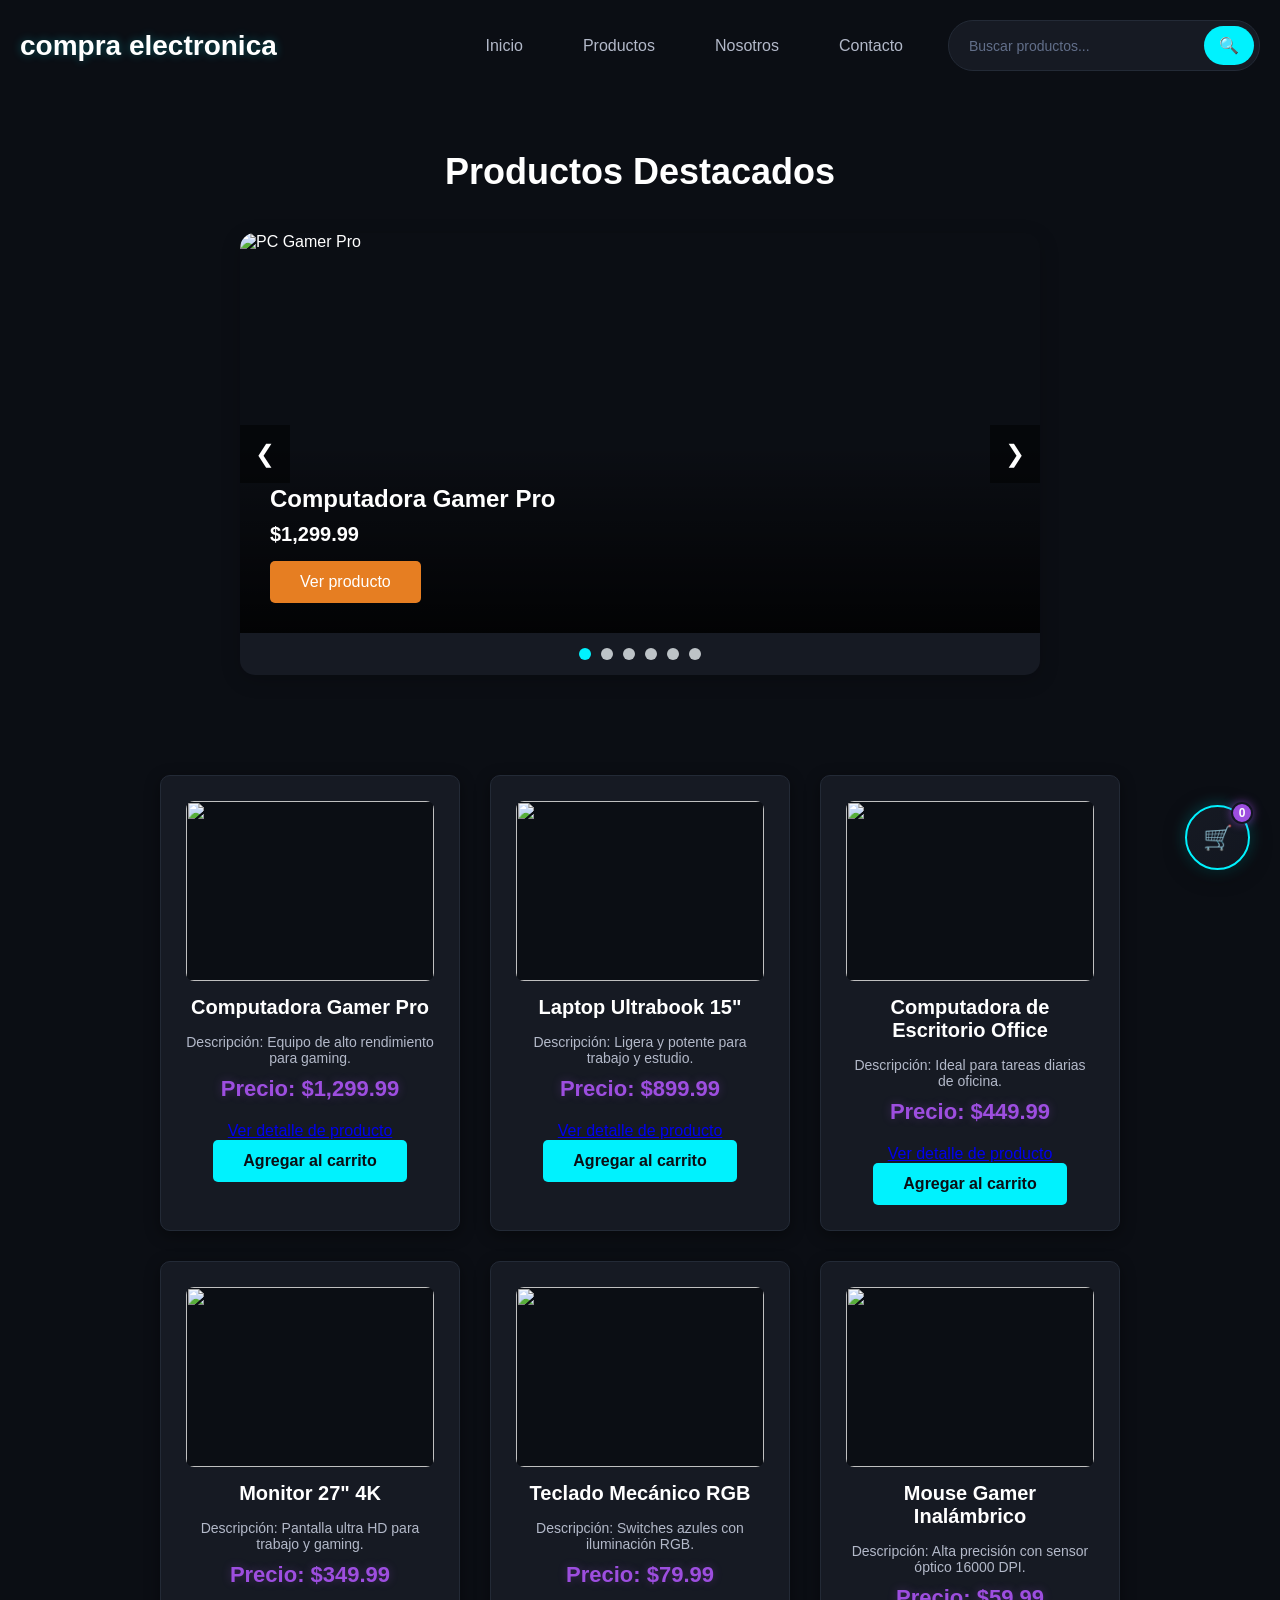
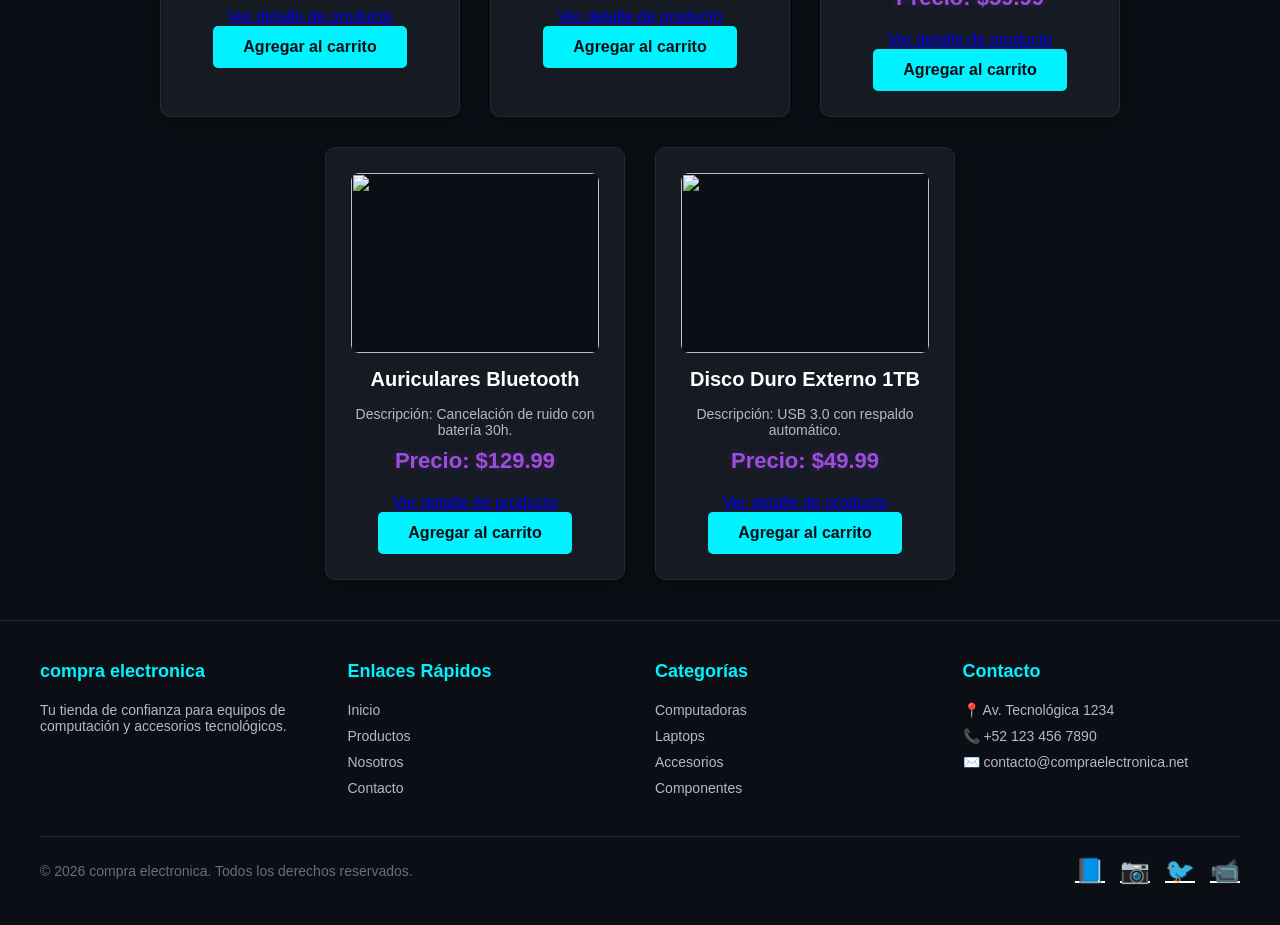
==== commit 1981ab24: "se agregaron img a esta pantalla de forma manual" ====
--- a/index.html
+++ b/index.html
@@ -3,14 +3,14 @@
 <head>
     <meta charset="UTF-8">
     <meta name="viewport" content="width=device-width, initial-scale=1.0">
-    <title>compra electronica.net</title>
+    <title>compra gramer</title>
     <link rel="stylesheet" href="styles.css">
+
 </head>
 <body>
     <header>
         <h1>compra electronica</h1>
         <div class="header-derecha">
-            
             <nav>
                 <ul>
                     <li><a href="index.html">Inicio</a></li>
@@ -19,13 +19,14 @@
                     <li><a href="contacto.html">Contacto</a></li>
                 </ul>
             </nav>
-            
             <div class="busqueda">
                 <input type="text" placeholder="Buscar productos...">
                 <button type="submit">🔍</button>
             </div>
         </div>
     </header>
+
+    <button class="btn-carrito-flotante" onclick="window.location.href='#ventana-carrito'">🛒 <span id="contador-carrito">0</span></button>
 
     <main>
         <section id="productos-destacados">
@@ -40,7 +41,7 @@
 
             <div class="slides">
                 <div class="slide">
-                    <img src="https://via.placeholder.com/800x400/2c3e50/ffffff?text=PC+Gamer+Pro" alt="PC Gamer Pro">
+                    <img src="https://http2.mlstatic.com/D_NQ_NP_2X_943917-MLA106747367419_022026-F.webp" alt="PC Gamer Pro">
                     <div class="slide-info">
                         <h3>Computadora Gamer Pro</h3>
                         <p>$1,299.99</p>
@@ -48,7 +49,7 @@
                     </div>
                 </div>
                 <div class="slide">
-                    <img src="https://via.placeholder.com/800x400/3498db/ffffff?text=Laptop+Ultrabook" alt="Laptop Ultrabook">
+                    <img src="https://http2.mlstatic.com/D_NQ_NP_2X_737352-MLA100025379541_122025-F.webp" alt="Laptop Ultrabook">
                     <div class="slide-info">
                         <h3>Laptop Ultrabook 15"</h3>
                         <p>$899.99</p>
@@ -56,7 +57,7 @@
                     </div>
                 </div>
                 <div class="slide">
-                    <img src="https://via.placeholder.com/800x400/27ae60/ffffff?text=Monitor+4K" alt="Monitor 4K">
+                    <img src="https://http2.mlstatic.com/D_NQ_NP_2X_964643-MLA97955574187_112025-F.webpv" alt="Monitor 4K">
                     <div class="slide-info">
                         <h3>Monitor 27" 4K</h3>
                         <p>$349.99</p>
@@ -64,15 +65,15 @@
                     </div>
                 </div>
                 <div class="slide">
-                    <img src="https://via.placeholder.com/800x400/9b59b6/ffffff?text=Teclado+RGB" alt="Teclado RGB">
+                    <img src="https://http2.mlstatic.com/D_NQ_NP_2X_649437-MLA99937224833_112025-F.webp" alt="Teclado RGB">
                     <div class="slide-info">
                         <h3>Teclado Mecánico RGB</h3>
                         <p>$79.99</p>
-                        <a href="#detalle4" class="btn-ver">Ver producto</a>
-                    </div>
-                </div>
-                <div class="slide">
-                    <img src="https://via.placeholder.com/800x400/e74c3c/ffffff?text=Mouse+Gamer" alt="Mouse Gamer">
+                       <a href="#detalle1" class="btn-ver">Ver producto</a>
+                    </div>
+                </div>
+                <div class="slide">
+                    <img src="https://http2.mlstatic.com/D_NQ_NP_2X_920354-MLA89139137155_082025-F.webp alt="Mouse Gamer">
                     <div class="slide-info">
                         <h3>Mouse Gamer Inalámbrico</h3>
                         <p>$59.99</p>
@@ -80,7 +81,7 @@
                     </div>
                 </div>
                 <div class="slide">
-                    <img src="https://via.placeholder.com/800x400/f39c12/ffffff?text=Auriculares" alt="Auriculares">
+                    <img src="https://http2.mlstatic.com/D_NQ_NP_2X_800624-MLA99883944295_112025-F.webp" alt="Auriculares">
                     <div class="slide-info">
                         <h3>Auriculares Bluetooth</h3>
                         <p>$129.99</p>
@@ -127,63 +128,71 @@
         </div>
     </section>
 
-      <section id="productos">
+    <section id="productos">
             <div class="productos-container">
             <article>
+                <img src="https://http2.mlstatic.com/D_NQ_NP_2X_892795-MLA95502865654_102025-F.webp" alt="">
                 <h3>Computadora Gamer Pro</h3>
                 <p>Descripción: Equipo de alto rendimiento para gaming.</p>
                 <p>Precio: $1,299.99</p>
                 <a href="#detalle1" class="btn-detalle">Ver detalle de producto</a>
-                <button>Agregar al carrito</button>
-            </article>
-            <article>
+                <button class="btn-add" data-id="1" data-nombre="Computadora Gamer Pro" data-precio="1299.99">Agregar al carrito</button>
+            </article>
+            <article>
+                <img src="https://http2.mlstatic.com/D_NQ_NP_2X_734719-MLA110992589963_042026-F.webp" alt="">
                 <h3>Laptop Ultrabook 15"</h3>
                 <p>Descripción: Ligera y potente para trabajo y estudio.</p>
                 <p>Precio: $899.99</p>
                 <a href="#detalle2" class="btn-detalle">Ver detalle de producto</a>
-                <button>Agregar al carrito</button>
-            </article>
-            <article>
+                <button class="btn-add" data-id="2" data-nombre="Laptop Ultrabook 15\" data-precio="899.99">Agregar al carrito</button>
+            </article>
+            <article>
+                <img src="https://http2.mlstatic.com/D_NQ_NP_2X_733171-MLA108440863755_032026-F.webp" alt="">
                 <h3>Computadora de Escritorio Office</h3>
                 <p>Descripción: Ideal para tareas diarias de oficina.</p>
                 <p>Precio: $449.99</p>
                 <a href="#detalle7" class="btn-detalle">Ver detalle de producto</a>
-                <button>Agregar al carrito</button>
-            </article>
-            <article>
+                <button class="btn-add" data-id="7" data-nombre="Computadora de Escritorio Office" data-precio="449.99">Agregar al carrito</button>
+            </article>
+            <article>
+                <img src="https://http2.mlstatic.com/D_NQ_NP_2X_927860-MLA85941720995_062025-F.webp" alt="">
                 <h3>Monitor 27" 4K</h3>
                 <p>Descripción: Pantalla ultra HD para trabajo y gaming.</p>
                 <p>Precio: $349.99</p>
                 <a href="#detalle3" class="btn-detalle">Ver detalle de producto</a>
-                <button>Agregar al carrito</button>
-            </article>
-            <article>
+                <button class="btn-add" data-id="3" data-nombre="Monitor 27\" data-precio="349.99">Agregar al carrito</button>
+            </article>
+            <article>
+                <img src="https://http2.mlstatic.com/D_NQ_NP_2X_646241-MLA82105229115_012025-F.webp" alt="">
                 <h3>Teclado Mecánico RGB</h3>
                 <p>Descripción: Switches azules con iluminación RGB.</p>
                 <p>Precio: $79.99</p>
                 <a href="#detalle4" class="btn-detalle">Ver detalle de producto</a>
-                <button>Agregar al carrito</button>
-            </article>
-            <article>
+                <button class="btn-add" data-id="4" data-nombre="Teclado Mecánico RGB" data-precio="79.99">Agregar al carrito</button>
+            </article>
+            <article>
+                <img src="https://http2.mlstatic.com/D_NQ_NP_2X_626508-MLA100008251821_122025-F.webp" alt="">
                 <h3>Mouse Gamer Inalámbrico</h3>
                 <p>Descripción: Alta precisión con sensor óptico 16000 DPI.</p>
                 <p>Precio: $59.99</p>
                 <a href="#detalle5" class="btn-detalle">Ver detalle de producto</a>
-                <button>Agregar al carrito</button>
-            </article>
-            <article>
+                <button class="btn-add" data-id="5" data-nombre="Mouse Gamer Inalámbrico" data-precio="59.99">Agregar al carrito</button>
+            </article>
+            <article>
+                <img src="https://http2.mlstatic.com/D_NQ_NP_2X_622554-MLA54908877703_042023-F.webp" alt="">
                 <h3>Auriculares Bluetooth</h3>
                 <p>Descripción: Cancelación de ruido con batería 30h.</p>
                 <p>Precio: $129.99</p>
                 <a href="#detalle6" class="btn-detalle">Ver detalle de producto</a>
-                <button>Agregar al carrito</button>
-            </article>
-            <article>
+                <button class="btn-add" data-id="6" data-nombre="Auriculares Bluetooth" data-precio="129.99">Agregar al carrito</button>
+            </article>
+            <article>
+                <img src="https://http2.mlstatic.com/D_NQ_NP_2X_840162-MLA96152747513_102025-F.webp" alt="">
                 <h3>Disco Duro Externo 1TB</h3>
                 <p>Descripción: USB 3.0 con respaldo automático.</p>
                 <p>Precio: $49.99</p>
                 <a href="#detalle8" class="btn-detalle">Ver detalle de producto</a>
-                <button>Agregar al carrito</button>
+                <button class="btn-add" data-id="8" data-nombre="Disco Duro Externo 1TB" data-precio="49.99">Agregar al carrito</button>
             </article>
             </div>
         </section>
@@ -198,16 +207,8 @@
                     <div class="detalle-info">
                         <h2>Computadora Gamer Pro</h2>
                         <p class="detalle-precio">$1,299.99</p>
-                        <p class="detalle-descripcion">Equipo de alto rendimiento diseñado para gaming profesional. Cuenta con procesador Intel Core i7 13va generación, 32GB de RAM DDR5, tarjeta gráfica NVIDIA RTX 4070, SSD 1TB NVMe y refrigeración líquida.</p>
-                        <ul class="detalle-especs">
-                            <li><strong>Procesador:</strong> Intel Core i7-13700K</li>
-                            <li><strong>RAM:</strong> 32GB DDR5 5200MHz</li>
-                            <li><strong>GPU:</strong> NVIDIA RTX 4070 12GB</li>
-                            <li><strong>Almacenamiento:</strong> SSD 1TB NVMe</li>
-                            <li><strong>Refrigeración:</strong> Líquida 240mm</li>
-                            <li><strong>Fuente:</strong> 750W 80+ Gold</li>
-                        </ul>
-                        <button class="btn-carrito-modal">Agregar al carrito</button>
+                        <p class="detalle-descripcion">Equipo de alto rendimiento diseñado para gaming profesional...</p>
+                        <button class="btn-carrito-modal btn-add" data-id="1" data-nombre="Computadora Gamer Pro" data-precio="1299.99">Agregar al carrito</button>
                     </div>
                 </div>
             </div>
@@ -223,16 +224,8 @@
                     <div class="detalle-info">
                         <h2>Laptop Ultrabook 15"</h2>
                         <p class="detalle-precio">$899.99</p>
-                        <p class="detalle-descripcion">Laptop ultraligera y potente para trabajo y estudio. Perfecta para profesionales que necesitan movilidad sin sacrificar rendimiento.</p>
-                        <ul class="detalle-especs">
-                            <li><strong>Procesador:</strong> Intel Core i5-13500U</li>
-                            <li><strong>RAM:</strong> 16GB DDR4</li>
-                            <li><strong>Pantalla:</strong> 15.6" Full HD IPS</li>
-                            <li><strong>Almacenamiento:</strong> SSD 512GB</li>
-                            <li><strong>Batería:</strong> Hasta 12 horas</li>
-                            <li><strong>Peso:</strong> 1.5 kg</li>
-                        </ul>
-                        <button class="btn-carrito-modal">Agregar al carrito</button>
+                        <p class="detalle-descripcion">Laptop ultraligera y potente para trabajo y estudio...</p>
+                        <button class="btn-carrito-modal btn-add" data-id="2" data-nombre="Laptop Ultrabook 15\" data-precio="899.99">Agregar al carrito</button>
                     </div>
                 </div>
             </div>
@@ -248,16 +241,7 @@
                     <div class="detalle-info">
                         <h2>Monitor 27" 4K</h2>
                         <p class="detalle-precio">$349.99</p>
-                        <p class="detalle-descripcion">Monitor 4K Ultra HD con panel IPS para gaming y trabajo profesional. Colores precisos y ángulos de visión amplios.</p>
-                        <ul class="detalle-especs">
-                            <li><strong>Tamaño:</strong> 27 pulgadas</li>
-                            <li><strong>Resolución:</strong> 4K UHD (3840x2160)</li>
-                            <li><strong>Panel:</strong> IPS LED</li>
-                            <li><strong>Tasa:</strong> 144Hz</li>
-                            <li><strong>HDR:</strong> HDR10</li>
-                            <li><strong>Conexiones:</strong> HDMI 2.1, DP 1.4</li>
-                        </ul>
-                        <button class="btn-carrito-modal">Agregar al carrito</button>
+                        <button class="btn-carrito-modal btn-add" data-id="3" data-nombre="Monitor 27\" data-precio="349.99">Agregar al carrito</button>
                     </div>
                 </div>
             </div>
@@ -273,16 +257,7 @@
                     <div class="detalle-info">
                         <h2>Teclado Mecánico RGB</h2>
                         <p class="detalle-precio">$79.99</p>
-                        <p class="detalle-descripcion">Teclado mecánico con switches azules y retroiluminación RGB personalizable. Ideal para gaming y escritura.</p>
-                        <ul class="detalle-especs">
-                            <li><strong>Switches:</strong> Cherry MX Blue</li>
-                            <li><strong>Distribución:</strong> Español (ISO)</li>
-                            <li><strong>Retroiluminación:</strong> RGB por tecla</li>
-                            <li><strong>Conexión:</strong> USB-C desmontable</li>
-                            <li><strong>Teclas:</strong> PBT doubleshot</li>
-                            <li><strong>Formato:</strong> Completo 100%</li>
-                        </ul>
-                        <button class="btn-carrito-modal">Agregar al carrito</button>
+                        <button class="btn-carrito-modal btn-add" data-id="4" data-nombre="Teclado Mecánico RGB" data-precio="79.99">Agregar al carrito</button>
                     </div>
                 </div>
             </div>
@@ -298,16 +273,7 @@
                     <div class="detalle-info">
                         <h2>Mouse Gamer Inalámbrico</h2>
                         <p class="detalle-precio">$59.99</p>
-                        <p class="detalle-descripcion">Mouse gaming inalámbrico de alta precisión con sensor óptico de 16000 DPI. Diseño ergonómico y batería de larga duración.</p>
-                        <ul class="detalle-especs">
-                            <li><strong>Sensor:</strong> Óptico 16000 DPI</li>
-                            <li><strong>Conexión:</strong> Inalámbrica 2.4GHz</li>
-                            <li><strong>Botones:</strong> 6 programables</li>
-                            <li><strong>Batería:</strong> 70 horas</li>
-                            <li><strong>Peso:</strong> 80g</li>
-                            <li><strong>RGB:</strong> Personalizable</li>
-                        </ul>
-                        <button class="btn-carrito-modal">Agregar al carrito</button>
+                        <button class="btn-carrito-modal btn-add" data-id="5" data-nombre="Mouse Gamer Inalámbrico" data-precio="59.99">Agregar al carrito</button>
                     </div>
                 </div>
             </div>
@@ -323,16 +289,7 @@
                     <div class="detalle-info">
                         <h2>Auriculares Bluetooth</h2>
                         <p class="detalle-precio">$129.99</p>
-                        <p class="detalle-descripcion">Auriculares inalámbricos con cancelación de ruido activa y 30 horas de batería. Sonido envolvente y diseño plegable.</p>
-                        <ul class="detalle-especs">
-                            <li><strong>Tipo:</strong> Over-ear inalámbrico</li>
-                            <li><strong>Cancelación:</strong> Activa (ANC)</li>
-                            <li><strong>Batería:</strong> 30 horas</li>
-                            <li><strong>Carga:</strong> USB-C rápida</li>
-                            <li><strong>Codecs:</strong> aptX, AAC, SBC</li>
-                            <li><strong>Plegable:</strong> Sí, con estuche</li>
-                        </ul>
-                        <button class="btn-carrito-modal">Agregar al carrito</button>
+                        <button class="btn-carrito-modal btn-add" data-id="6" data-nombre="Auriculares Bluetooth" data-precio="129.99">Agregar al carrito</button>
                     </div>
                 </div>
             </div>
@@ -348,16 +305,7 @@
                     <div class="detalle-info">
                         <h2>Computadora de Escritorio Office</h2>
                         <p class="detalle-precio">$449.99</p>
-                        <p class="detalle-descripcion">Equipo completo ideal para tareas diarias de oficina, navegación web, correo electrónico y suites de productividad.</p>
-                        <ul class="detalle-especs">
-                            <li><strong>Procesador:</strong> Intel Core i5-12400</li>
-                            <li><strong>RAM:</strong> 16GB DDR4</li>
-                            <li><strong>Almacenamiento:</strong> SSD 480GB</li>
-                            <li><strong>GPU:</strong> Integrada Intel UHD</li>
-                            <li><strong>Incluye:</strong> Monitor 22", teclado, mouse</li>
-                            <li><strong>SO:</strong> Windows 11 Pro</li>
-                        </ul>
-                        <button class="btn-carrito-modal">Agregar al carrito</button>
+                        <button class="btn-carrito-modal btn-add" data-id="7" data-nombre="Computadora de Escritorio Office" data-precio="449.99">Agregar al carrito</button>
                     </div>
                 </div>
             </div>
@@ -373,20 +321,66 @@
                     <div class="detalle-info">
                         <h2>Disco Duro Externo 1TB</h2>
                         <p class="detalle-precio">$49.99</p>
-                        <p class="detalle-descripcion">Disco duro externo portátil con conexión USB 3.0, ideal para respaldos y almacenamiento adicional de archivos.</p>
-                        <ul class="detalle-especs">
-                            <li><strong>Capacidad:</strong> 1TB</li>
-                            <li><strong>Conexión:</strong> USB 3.0</li>
-                            <li><strong>Velocidad:</strong> Hasta 120MB/s</li>
-                            <li><strong>Compatible con:</strong> Windows, Mac, Linux</li>
-                            <li><strong>Alimentación:</strong> USB (no requiere fuente externa)</li>
-                            <li><strong>Incluye:</strong> Cable USB, estuche protector</li>
-                        </ul>
-                        <button class="btn-carrito-modal">Agregar al carrito</button>
-                    </div>
-                </div>
-            </div>
-        </section>
+                        <button class="btn-carrito-modal btn-add" data-id="8" data-nombre="Disco Duro Externo 1TB" data-precio="49.99">Agregar al carrito</button>
+                    </div>
+                </div>
+            </div>
+        </section>
+
+        <section id="ventana-carrito" class="detalle-modal">
+            <div class="detalle-contenido">
+                <a href="#" class="detalle-cerrar">&times;</a>
+                <h2>Tu Carrito de Compras</h2>
+                <div id="lista-carrito">
+                    <p style="color:#777;">El carrito está vacío.</p>
+                </div>
+                <div style="margin-top: 20px; text-align: right;">
+                    <h3>Total: $<span id="total-precio">0.00</span></h3>
+                    <br>
+                    <a href="#ventana-envio" class="btn-ver" style="background:#27ae60; padding:10px 20px;">Proceder al Pago</a>
+                </div>
+            </div>
+        </section>
+
+        <section id="ventana-envio" class="detalle-modal">
+            <div class="detalle-contenido">
+                <a href="#ventana-carrito" class="detalle-cerrar">&times;</a>
+                <h2>Datos de Envío y Pago Seguro</h2>
+                <form class="form-checkout" id="checkout-form" onsubmit="procesarPago(event)">
+                    
+                    <h3>1. Datos de Entrega</h3>
+                    <input type="text" placeholder="Nombre Completo" required>
+                    <input type="email" placeholder="Correo Electrónico" required>
+                    <input type="text" placeholder="Dirección de entrega (Calle, Número, Localidad)" required>
+                    
+                    <h3>2. Información de la Tarjeta</h3>
+                    <input type="text" placeholder="Nombre impreso en la tarjeta" required>
+                    <input type="text" placeholder="Número de Tarjeta (16 dígitos)" pattern="\d{16}" title="Deben ser 16 números seguidos" required>
+                    
+                    <div style="display: flex; gap: 10px;">
+                        <input type="text" placeholder="MM/AA" pattern="(0[1-9]|1[0-2])\/\d{2}" title="Formato MM/AA" style="flex: 1;" required>
+                        <input type="password" placeholder="CVV" pattern="\d{3,4}" title="3 o 4 números de seguridad" style="flex: 1;" required>
+                    </div>
+
+                    <button type="submit" style="background:#2980b9; color:white; padding:12px; border:none; border-radius:5px; font-size:16px; cursor:pointer; margin-top:15px;">
+                        Confirmar Pago Seguro
+                    </button>
+                </form>
+            </div>
+        </section>
+
+        <section id="ventana-exito" class="detalle-modal">
+            <div class="detalle-contenido" style="text-align: center; padding: 40px;">
+                <a href="#" onclick="vaciarCarrito()" class="detalle-cerrar">&times;</a>
+                <h1 style="color: #27ae60; font-size: 48px;">✓</h1>
+                <h2>¡Pago Procesado con Éxito!</h2>
+                <p>Tu orden ha sido registrada. Te enviamos un correo electrónico con el resumen detallado y los datos de seguimiento.</p>
+                <p><strong>Código de Operación:</strong> #<span id="num-pedido"></span></p>
+                <br>
+                <a href="#" onclick="vaciarCarrito()" class="btn-ver" style="background:#2c3e50; padding:10px 20px;">Volver a la tienda</a>
+            </div>
+        </section>
+
     </main>
 
     <footer>
@@ -415,7 +409,6 @@
                 <p>📞 +52 123 456 7890</p>
                 <p>✉️ contacto@compraelectronica.net</p>
             </div>
-            
         </div>
         <div class="footer-inferior">
             <p>&copy; 2026 compra electronica. Todos los derechos reservados.</p>
@@ -427,5 +420,6 @@
             </div>
         </div>
     </footer>
+    <script src="archivo.js"></script>
 </body>
 </html>
--- a/styles.css
+++ b/styles.css
@@ -1,314 +1,298 @@
 /* ============================================
-   ESTILOS PARA LA BARRA DE NAVEGACIÓN
-   TechComputers - Tienda de Computadoras (Gamer Edition)
+   ESTILOS BASE Y BARRA DE NAVEGACIÓN
+   TechComputers - Tienda Gamer Edition
    ============================================ */
 
-/* Reset básico para eliminar márgenes y padding por defecto del navegador */
+/* Reset básico para eliminar márgenes y padding por defecto */
 * {
-    margin: 0;          /* Elimina el margen exterior de todos los elementos */
-    padding: 0;         /* Elimina el relleno interior de todos los elementos */
-    box-sizing: border-box; /* Incluye padding y borde en el ancho/alto total */
-}
-
-/* Estilos para el header que contiene la barra de navegación */
+    margin: 0;
+    padding: 0;
+    box-sizing: border-box;
+    font-family: 'Segoe UI', Roboto, Helvetica, Arial, sans-serif;
+}
+
+/* Configuración del cuerpo de la página */
+body {
+    background-color: #0b0e14; /* Fondo oscuro base */
+    color: #ffffff;
+}
+
+/* Header principal */
 header {
-    background-color: #0b0e14;  /* Fondo negro profundo gamer */
-    color: #ffffff;              /* Color del texto blanco */
-    padding: 20px;             /* Espacio interior de 20px en todos los lados */
-}
-
-/* Estilos para el contenedor flex del header (título + navegación) */
-header {
-    display: flex;             /* Activa flexbox para organizar elementos en línea */
-    justify-content: space-between; /* Distribuye espacio entre elementos */
-    align-items: center;      /* Centra verticalmente los elementos */
-}
-
-/* Estilos para el título principal del sitio */
+    background-color: #0b0e14;
+    color: #ffffff;
+    padding: 20px;
+    display: flex;
+    justify-content: space-between;
+    align-items: center;
+}
+
 header h1 {
-    font-size: 28px;           /* Tamaño de fuente de 28 píxeles */
+    font-size: 28px;
     color: #ffffff;
-    text-shadow: 0 0 10px rgba(0, 242, 254, 0.3); /* Sutil brillo cian */
-}
-
-/* Contenedor para agrupar nav y búsqueda */
+    text-shadow: 0 0 10px rgba(0, 242, 254, 0.3); /* Brillo cian */
+}
+
+/* Contenedor derecho (Nav + Búsqueda) */
 .header-derecha {
-    display: flex;             /* Activa flexbox para alinear elementos */
-    align-items: center;       /* Centra verticalmente */
-    gap: 30px;                 /* Espacio de 30px entre nav y búsqueda */
+    display: flex;
+    align-items: center;
+    gap: 30px;
 }
 
 /* ============================================
    ESTILOS PARA LA BARRA DE BÚSQUEDA
    ============================================ */
 
-/* Contenedor de la barra de búsqueda */
 .busqueda {
-    display: flex;                  /* Activa flexbox para organizar input y botón en línea */
-    align-items: center;            /* Centra verticalmente los elementos */
-    background-color: #161a23;        /* Fondo gris oscuro */
-    border: 1px solid #232a36;      /* Borde oscuro integrado */
-    border-radius: 25px;            /* Bordes redondeados en forma de píldora */
-    padding: 5px;                   /* Espacio interior pequeño */
-    overflow: hidden;               /* Oculta el contenido que desborda */
-}
-
-/* Estilos para el campo de texto de búsqueda */
+    display: flex;
+    align-items: center;
+    background-color: #161a23;
+    border: 1px solid #232a36;
+    border-radius: 25px;
+    padding: 5px;
+    overflow: hidden;
+}
+
 .busqueda input {
-    border: none;                   /* Sin borde */
-    outline: none;                  /* Sin contorno al hacer focus */
-    padding: 10px 15px;             /* Espacio interior: 10px arriba/abajo, 15px laterales */
-    font-size: 14px;                /* Tamaño de fuente */
-    width: 250px;                   /* Ancho fijo de 250px */
-    background: transparent;        /* Fondo transparente */
-    color: #ffffff;                    /* Texto blanco */
-}
-
-/* Placeholder del campo de búsqueda */
+    border: none;
+    outline: none;
+    padding: 10px 15px;
+    font-size: 14px;
+    width: 250px;
+    background: transparent;
+    color: #ffffff;
+}
+
 .busqueda input::placeholder {
-    color: #626f8a;                    /* Gris azulado apagado */
-}
-
-/* Estilos para el botón de búsqueda */
+    color: #626f8a;
+}
+
 .busqueda button {
-    background-color: #00f2fe;      /* Cian eléctrico gamer */
-    border: none;                   /* Sin borde */
-    color: #0b0e14;                   /* Icono oscuro para contraste */
-    padding: 10px 15px;             /* Espacio interior */
-    border-radius: 20px;            /* Bordes redondeados */
-    cursor: pointer;                /* Cursor de mano */
-    font-size: 16px;                /* Tamaño del icono */
-    transition: background-color 0.3s, box-shadow 0.3s; /* Animación suave */
-}
-
-/* Efecto al pasar el mouse sobre el botón */
+    background-color: #00f2fe;
+    border: none;
+    color: #0b0e14;
+    padding: 10px 15px;
+    border-radius: 20px;
+    cursor: pointer;
+    font-size: 16px;
+    transition: background-color 0.3s, box-shadow 0.3s;
+}
+
 .busqueda button:hover {
-    background-color: #00b8c4;      /* Cian más oscuro */
-    box-shadow: 0 0 10px rgba(0, 242, 254, 0.5); /* Brillo neón al hover */
-}
-
-/* Estilos para la barra de navegación */
+    background-color: #00b8c4;
+    box-shadow: 0 0 10px rgba(0, 242, 254, 0.5);
+}
+
+/* Navegación */
 nav ul {
-    list-style: none;          /* Elimina los puntos de lista por defecto */
-    display: flex;             /* Organiza los elementos de lista en una fila horizontal */
-    gap: 30px;                 /* Espacio de 30px entre cada elemento de menú */
-}
-
-/* Estilos para los enlaces de navegación */
+    list-style: none;
+    display: flex;
+    gap: 30px;
+}
+
 nav ul li a {
-    color: #b3b9c9;              /* Color plata/gris claro */
-    text-decoration: none;    /* Elimina el subrayado de los enlaces */
-    font-size: 16px;           /* Tamaño de fuente de 16 píxeles */
-    padding: 10px 15px;        /* Espacio interior para crear área clickeable */
-    border-radius: 5px;        /* Esquinas redondeadas de 5px */
-    transition: background-color 0.3s, color 0.3s; /* Animación suave */
-}
-
-/* Estilos para enlaces al pasar el mouse por encima */
+    color: #b3b9c9;
+    text-decoration: none;
+    font-size: 16px;
+    padding: 10px 15px;
+    border-radius: 5px;
+    transition: background-color 0.3s, color 0.3s;
+}
+
 nav ul li a:hover {
-    background-color: #161a23;  /* Fondo gris oscuro en hover */
-    color: #00f2fe;             /* Texto cian eléctrico */
-}
-
-/* Estilos para el enlace activo (página actual) */
+    background-color: #161a23;
+    color: #00f2fe;
+}
+
 nav ul li a.active {
-    background-color: rgba(0, 242, 254, 0.1);  /* Fondo cian semi-transparente */
-    color: #00f2fe;             /* Texto cian activo */
+    background-color: rgba(0, 242, 254, 0.1);
+    color: #00f2fe;
 }
 
 /* ============================================
-   ESTILOS PARA LA SECCIÓN DE PRODUCTOS
+   SECCIÓN DE PRODUCTOS Y TARJETAS
    ============================================ */
 
-/* Estilos para la sección de productos */
 #productos {
-    padding: 40px 20px;          /* Espacio interior */
-    background-color: #0b0e14;    /* Fondo oscuro principal */
-}
-
-/* Estilos para el título de la sección */
+    padding: 40px 20px;
+    background-color: #0b0e14;
+}
+
 #productos h2 {
-    text-align: center;           /* Centra el texto del título */
-    margin-bottom: 40px;          /* Espacio debajo del título */
-    font-size: 32px;              /* Tamaño de fuente grande */
-    color: #ffffff;               /* Texto blanco */
-}
-
-/* Contenedor flex para organizar las cajas de productos en fila */
+    text-align: center;
+    margin-bottom: 40px;
+    font-size: 32px;
+    color: #ffffff;
+}
+
 .productos-container {
-    display: flex;                /* Activa flexbox */
-    flex-wrap: wrap;              /* Permite salto de línea */
-    justify-content: center;      /* Centra los productos */
-    gap: 30px;                    /* Espacio entre cajas */
-}
-
-/* Estilos para cada caja de producto */
+    display: flex;
+    flex-wrap: wrap;
+    justify-content: center;
+    gap: 30px;
+}
+
 #productos article {
-    background-color: #161a23;      /* Tarjeta gris oscuro */
-    border: 1px solid #232a36;   /* Borde sutil oscuro */
-    border-radius: 10px;          /* Esquinas redondeadas */
-    padding: 25px;                /* Espacio interior */
-    width: 300px;                 /* Ancho fijo */
-    box-shadow: 0 4px 15px rgba(0, 0, 0, 0.4); /* Sombra más pesada y gamer */
-    transition: transform 0.3s, box-shadow 0.3s, border-color 0.3s; /* Animación */
-    text-align: center;           /* Centra el texto */
-}
-
-/* Efecto al pasar el mouse sobre la caja del producto */
+    background-color: #161a23;
+    border: 1px solid #232a36;
+    border-radius: 10px;
+    padding: 25px;
+    width: 300px;
+    box-shadow: 0 4px 15px rgba(0, 0, 0, 0.4);
+    transition: transform 0.3s, box-shadow 0.3s, border-color 0.3s;
+    text-align: center;
+}
+
 #productos article:hover {
-    transform: translateY(-5px);  /* Mueve la caja 5px hacia arriba */
-    border-color: #00f2fe;        /* Borde se ilumina en cian */
-    box-shadow: 0 5px 20px rgba(0, 242, 254, 0.2); /* Resplandor cian suave */
-}
-
-/* Estilos para el título del producto */
+    transform: translateY(-5px);
+    border-color: #00f2fe;
+    box-shadow: 0 5px 20px rgba(0, 242, 254, 0.2);
+}
+
+/* ... Todo tu CSS anterior se queda igual ... */
+
+/* CAMBIA ESTA SECCIÓN: Reemplazamos .producto-img por la etiqueta directa */
+#productos article img {
+    width: 100%;
+    height: 180px;
+    object-fit: contain; /* Cambié 'cover' por 'contain' para que no corte los bordes de tus productos */
+    border-radius: 8px;
+    margin-bottom: 15px;
+    background-color: #0b0e14; /* Mantiene un fondo oscuro estético si la imagen es transparente */
+}
+
+/* ... El resto de tu CSS hacia abajo sigue igual ... */
+
 #productos article h3 {
-    color: #ffffff;               /* Título de producto en blanco */
-    margin-bottom: 15px;          /* Espacio debajo del título */
-    font-size: 20px;              /* Tamaño de fuente */
-}
-
-/* Estilos para los párrafos de descripción y precio */
+    color: #ffffff;
+    margin-bottom: 15px;
+    font-size: 20px;
+}
+
 #productos article p {
-    color: #b3b9c9;               /* Texto de descripción gris plata */
-    margin-bottom: 10px;           /* Espacio entre párrafos */
-    font-size: 14px;              /* Tamaño de fuente */
-}
-
-/* Estilos para el precio (más destacado) */
+    color: #b3b9c9;
+    margin-bottom: 10px;
+    font-size: 14px;
+}
+
 #productos article p:last-of-type {
-    color: #9d4edf;               /* Violeta neón para el precio gamer */
-    font-size: 22px;              /* Fuente más grande */
-    font-weight: bold;            /* Negrita */
-    margin-bottom: 20px;          /* Espacio debajo */
-    text-shadow: 0 0 10px rgba(157, 78, 223, 0.3); /* Brillo violeta */
-}
-
-/* Estilos para la imagen del producto */
+    color: #9d4edf;
+    font-size: 22px;
+    font-weight: bold;
+    margin-bottom: 20px;
+    text-shadow: 0 0 10px rgba(157, 78, 223, 0.3);
+}
+
 .producto-img {
-    width: 100%;                  /* Ocupa el 100% del ancho */
-    height: 180px;                /* Altura fija */
-    object-fit: cover;            /* Ajusta sin deformar */
-    border-radius: 8px;           /* Esquinas redondeadas */
-    margin-bottom: 15px;          /* Espacio debajo */
-    background-color: #0b0e14;   /* Fondo oscuro para las fotos por si tienen transparencia */
-}
-
-/* Estilos para sección de productos destacados en inicio */
+    width: 100%;
+    height: 180px;
+    object-fit: cover;
+    border-radius: 8px;
+    margin-bottom: 15px;
+    background-color: #0b0e14;
+}
+
 #productos-destacados {
-    padding: 60px 20px;            /* Espacio interior amplio */
-    background-color: #0b0e14;    /* Fondo oscuro principal */
-}
-
-/* Estilos para el título de la sección */
+    padding: 60px 20px;
+    background-color: #0b0e14;
+}
+
 #productos-destacados h2 {
-    text-align: center;            /* Centra el texto */
-    font-size: 36px;               /* Tamaño de fuente grande */
-    color: #ffffff;                /* Texto blanco */
-    margin-bottom: 40px;           /* Espacio debajo */
+    text-align: center;
+    font-size: 36px;
+    color: #ffffff;
+    margin-bottom: 40px;
 }
 
 /* ============================================
-   ESTILOS PARA EL CARRUSEL (Mantenidos Originales)
+   ESTILOS PARA EL CARRUSEL
    ============================================ */
 
-/* Contenedor principal del carrusel */
 .carrusel {
-    max-width: 800px;              /* Ancho máximo del carrusel */
-    margin: 0 auto;                /* Centra horizontalmente */
-    position: relative;            /* Posición relativa para los elementos internos */
-    overflow: hidden;              /* Oculta los slides que desbordan */
-    border-radius: 15px;           /* Esquinas redondeadas */
-    box-shadow: 0 5px 20px rgba(0, 0, 0, 0.2); /* Sombra suave */
-}
-
-/* Oculta los radio buttons de navegación */
+    max-width: 800px;
+    margin: 0 auto;
+    position: relative;
+    overflow: hidden;
+    border-radius: 15px;
+    box-shadow: 0 5px 20px rgba(0, 0, 0, 0.2);
+}
+
 .carrusel input {
-    display: none;                 /* Oculta los inputs */
-}
-
-/* Contenedor de todos los slides */
+    display: none;
+}
+
 .slides {
-    display: flex;                 /* Organiza los slides en fila horizontal */
-    width: 600%;                  /* 6 slides x 100% = 600% del ancho visible */
-    transition: transform 0.5s ease; /* Animación suave al desplazar */
-}
-
-/* Estilos para cada slide */
+    display: flex;
+    width: 600%;
+    transition: transform 0.5s ease;
+}
+
 .slide {
-    width: 16.666%;               /* 100% / 6 slides = 16.666% cada uno */
-    position: relative;            /* Para posicionar la info encima */
-}
-
-/* Imagen del slide */
+    width: 16.666%;
+    position: relative;
+}
+
 .slide img {
-    width: 100%;                   /* Ocupa todo el ancho del slide */
-    height: 400px;                 /* Altura fija de 400px */
-    object-fit: cover;             /* Ajusta la imagen sin deformar */
-    display: block;                /* Elimina espacio extra debajo */
-}
-
-/* Información superpuesta en la imagen */
+    width: 100%;
+    height: 400px;
+    object-fit: cover;
+    display: block;
+}
+
 .slide-info {
-    position: absolute;            /* Posiciona sobre la imagen */
-    bottom: 0;                     /* Alinea al borde inferior */
-    left: 0;                       /* Alinea al borde izquierdo */
-    right: 0;                      /* Alinea al borde derecho */
-    background: linear-gradient(transparent, rgba(0,0,0,0.8)); /* Degradado oscuro */
-    color: white;                  /* Texto blanco */
-    padding: 40px 30px 30px;       /* Espacio interior */
-}
-
-/* Título del slide */
+    position: absolute;
+    bottom: 0;
+    left: 0;
+    right: 0;
+    background: linear-gradient(transparent, rgba(0,0,0,0.8));
+    color: white;
+    padding: 40px 30px 30px;
+}
+
 .slide-info h3 {
-    font-size: 24px;               /* Tamaño de fuente */
-    margin-bottom: 10px;           /* Espacio debajo */
-}
-
-/* Precio del slide */
+    font-size: 24px;
+    margin-bottom: 10px;
+}
+
 .slide-info p {
-    font-size: 20px;               /* Tamaño de fuente */
-    font-weight: bold;             /* Negrita */
-    margin-bottom: 15px;           /* Espacio debajo */
-}
-
-/* Botón del slide */
+    font-size: 20px;
+    font-weight: bold;
+    margin-bottom: 15px;
+}
+
 .slide-info button {
-    background-color: #e67e22;     /* Color naranja */
-    color: white;                  /* Texto blanco */
-    border: none;                  /* Sin borde */
-    padding: 12px 30px;            /* Espacio interior */
-    border-radius: 5px;            /* Esquinas redondeadas */
-    cursor: pointer;               /* Cursor de mano */
-    font-size: 16px;               /* Tamaño de fuente */
-    transition: background-color 0.3s; /* Animación suave */
-}
-
-/* Hover del botón */
+    background-color: #e67e22;
+    color: white;
+    border: none;
+    padding: 12px 30px;
+    border-radius: 5px;
+    cursor: pointer;
+    font-size: 16px;
+    transition: background-color 0.3s;
+}
+
 .slide-info button:hover {
-    background-color: #d35400;     /* Naranja más oscuro */
-}
-
-/* Indicadores (puntos) de navegación */
+    background-color: #d35400;
+}
+
 .carrusel-navegacion {
-    display: flex;                 /* Organiza los puntos en fila */
-    justify-content: center;       /* Centra los puntos */
-    gap: 10px;                     /* Espacio entre puntos */
-    padding: 15px 0;               /* Espacio interior */
-    background-color: white;       /* Fondo blanco */
-}
-
-/* Estilos para cada punto indicador */
+    display: flex;
+    justify-content: center;
+    gap: 10px;
+    padding: 15px 0;
+    background-color: #161a23;
+}
+
 .carrusel-navegacion label {
-    width: 12px;                   /* Ancho del punto */
-    height: 12px;                  /* Altura del punto */
-    border-radius: 50%;            /* Forma circular */
-    background-color: #bdc3c7;     /* Color gris claro */
-    cursor: pointer;               /* Cursor de mano */
-    transition: background-color 0.3s; /* Animación suave */
-}
-
-/* Cambio de slide al seleccionar cada radio */
+    width: 12px;
+    height: 12px;
+    border-radius: 50%;
+    background-color: #bdc3c7;
+    cursor: pointer;
+    transition: background-color 0.3s;
+}
+
 #slide1:checked ~ .slides { transform: translateX(0); }
 #slide2:checked ~ .slides { transform: translateX(-16.666%); }
 #slide3:checked ~ .slides { transform: translateX(-33.333%); }
@@ -316,31 +300,27 @@
 #slide5:checked ~ .slides { transform: translateX(-66.666%); }
 #slide6:checked ~ .slides { transform: translateX(-83.333%); }
 
-/* Color del punto activo según el slide seleccionado */
-#slide1:checked ~ .carrusel-navegacion label:nth-child(1) { background-color: #2c3e50; }
-#slide2:checked ~ .carrusel-navegacion label:nth-child(2) { background-color: #2c3e50; }
-#slide3:checked ~ .carrusel-navegacion label:nth-child(3) { background-color: #2c3e50; }
-#slide4:checked ~ .carrusel-navegacion label:nth-child(4) { background-color: #2c3e50; }
-#slide5:checked ~ .carrusel-navegacion label:nth-child(5) { background-color: #2c3e50; }
-#slide6:checked ~ .carrusel-navegacion label:nth-child(6) { background-color: #2c3e50; }
-
-/* Flechas de navegación */
+#slide1:checked ~ .carrusel-navegacion label:nth-child(1) { background-color: #00f2fe; }
+#slide2:checked ~ .carrusel-navegacion label:nth-child(2) { background-color: #00f2fe; }
+#slide3:checked ~ .carrusel-navegacion label:nth-child(3) { background-color: #00f2fe; }
+#slide4:checked ~ .carrusel-navegacion label:nth-child(4) { background-color: #00f2fe; }
+#slide5:checked ~ .carrusel-navegacion label:nth-child(5) { background-color: #00f2fe; }
+#slide6:checked ~ .carrusel-navegacion label:nth-child(6) { background-color: #00f2fe; }
+
 .carrusel-flechas {
-    position: absolute;            /* Posición absoluta sobre el carrusel */
-    top: 50%;                      /* Centrado vertical */
-    width: 100%;                   /* Ancho completo */
-    transform: translateY(-50%);   /* Ajuste de centrado */
-    pointer-events: none;          /* Permite click a través del contenedor */
-}
-
-/* Oculta todos los pares de flechas por defecto */
+    position: absolute;
+    top: 50%;
+    width: 100%;
+    transform: translateY(-50%);
+    pointer-events: none;
+}
+
 .flecha-par {
     display: none;
     justify-content: space-between;
     pointer-events: none;
 }
 
-/* Muestra solo el par de flechas del slide activo */
 #slide1:checked ~ .carrusel-flechas .flecha-par:nth-child(1) { display: flex; }
 #slide2:checked ~ .carrusel-flechas .flecha-par:nth-child(2) { display: flex; }
 #slide3:checked ~ .carrusel-flechas .flecha-par:nth-child(3) { display: flex; }
@@ -348,569 +328,704 @@
 #slide5:checked ~ .carrusel-flechas .flecha-par:nth-child(5) { display: flex; }
 #slide6:checked ~ .carrusel-flechas .flecha-par:nth-child(6) { display: flex; }
 
-/* Estilos para cada flecha */
 .carrusel-flechas .flecha {
-    pointer-events: auto;          /* Activa clicks en las etiquetas */
-    background-color: rgba(0,0,0,0.5); /* Fondo semi-transparente */
-    color: white;                  /* Flecha blanca */
-    padding: 15px;                 /* Espacio interior */
-    cursor: pointer;               /* Cursor de mano */
-    font-size: 24px;               /* Tamaño de la flecha */
-    transition: background-color 0.3s; /* Animación suave */
-    user-select: none;             /* Evita selección de texto */
-}
-
-/* Hover de la flecha */
+    pointer-events: auto;
+    background-color: rgba(0,0,0,0.5);
+    color: white;
+    padding: 15px;
+    cursor: pointer;
+    font-size: 24px;
+    transition: background-color 0.3s;
+    user-select: none;
+}
+
 .carrusel-flechas .flecha:hover {
-    background-color: rgba(0,0,0,0.8); /* Más oscuro al hover */
+    background-color: rgba(0,0,0,0.8);
 }
 
 /* ============================================
-   SECCIÓN DE PRODUCTOS (BOTONES)
+   SECCIONES SECUNDARIAS (INICIO, NOSOTROS, CONTACTO)
    ============================================ */
 
-/* Estilos para el botón de agregar al carrito */
-#productos article button {
-    background-color: #00f2fe;    /* Botón cian eléctrico */
-    color: #0b0e14;                 /* Texto oscuro para legibilidad */
-    border: none;                 /* Sin borde */
-    padding: 12px 30px;           /* Espacio interior */
-    border-radius: 5px;            /* Esquinas redondeadas */
-    font-size: 16px;              /* Tamaño de fuente */
-    cursor: pointer;              /* Mano */
-    font-weight: bold;            /* Le da más presencia gaming */
-    transition: background-color 0.3s, box-shadow 0.3s; /* Animación */
-}
-
-/* Efecto al pasar el mouse sobre el botón */
-#productos article button:hover {
-    background-color: #00b8c4;    /* Cambia a cian más oscuro */
-    box-shadow: 0 0 15px rgba(0, 242, 254, 0.5); /* Brillo neón */
-}
+#inicio {
+    background: linear-gradient(135deg, #0b0e14 0%, #161a23 100%);
+    color: #ffffff;
+    padding: 60px 20px;
+    text-align: center;
+    border-bottom: 1px solid #232a36;
+}
+
+#inicio h2 { font-size: 42px; margin-bottom: 20px; }
+#inicio p { font-size: 18px; margin-bottom: 40px; color: #b3b9c9; }
+
+.features { display: flex; justify-content: center; gap: 50px; flex-wrap: wrap; }
+.feature {
+    background-color: rgba(22, 26, 35, 0.6);
+    border: 1px solid rgba(0, 242, 254, 0.2);
+    padding: 30px;
+    border-radius: 10px;
+    width: 250px;
+    backdrop-filter: blur(5px);
+}
+.feature h3 { font-size: 20px; margin-bottom: 10px; color: #00f2fe; }
+.feature p { font-size: 14px; color: #b3b9c9; }
+
+#nosotros { padding: 60px 20px; background-color: #161a23; }
+.nosotros-contenido { display: flex; align-items: center; gap: 50px; max-width: 1200px; margin: 0 auto; }
+.nosotros-texto { flex: 1; }
+#nosotros h2 { font-size: 36px; color: #ffffff; margin-bottom: 30px; text-align: center; }
+.nosotros-texto p { font-size: 16px; color: #b3b9c9; line-height: 1.8; margin-bottom: 15px; }
+.nosotros-imagen {
+    flex: 1; background-color: #0b0e14; border: 1px solid #232a36;
+    border-radius: 10px; height: 300px; display: flex; align-items: center;
+    justify-content: center; color: #626f8a; font-size: 18px;
+}
+
+.valores { display: flex; justify-content: center; gap: 40px; margin-top: 50px; flex-wrap: wrap; }
+.valor { text-align: center; width: 200px; }
+.valor-icon { font-size: 40px; margin-bottom: 15px; }
+.valor h3 { font-size: 18px; color: #00f2fe; margin-bottom: 10px; }
+.valor p { font-size: 14px; color: #b3b9c9; }
+
+#contacto { padding: 60px 20px; background-color: #0b0e14; }
+#contacto h2 { font-size: 36px; color: #ffffff; margin-bottom: 40px; text-align: center; }
+.contacto-contenido { display: flex; gap: 50px; max-width: 1000px; margin: 0 auto; flex-wrap: wrap; }
+
+form {
+    flex: 1; min-width: 300px; background-color: #161a23; border: 1px solid #232a36;
+    padding: 40px; border-radius: 10px; box-shadow: 0 4px 20px rgba(0, 0, 0, 0.5);
+}
+form label { display: block; font-size: 14px; color: #b3b9c9; margin-bottom: 8px; font-weight: bold; }
+form input, form textarea {
+    width: 100%; padding: 12px; background-color: #0b0e14; border: 1px solid #232a36;
+    border-radius: 5px; font-size: 14px; color: #ffffff; margin-bottom: 20px; transition: border-color 0.3s;
+}
+form input:focus, form textarea:focus { border-color: #00f2fe; outline: none; }
+form textarea { height: 120px; resize: vertical; }
+form button {
+    background-color: #00f2fe; color: #0b0e14; border: none; padding: 15px 40px;
+    border-radius: 5px; font-size: 16px; cursor: pointer; font-weight: bold; width: 100%;
+    transition: background-color 0.3s, box-shadow 0.3s;
+}
+form button:hover { background-color: #00b8c4; box-shadow: 0 0 15px rgba(0, 242, 254, 0.5); }
+
+.contacto-info { flex: 1; min-width: 300px; }
+.info-item {
+    background-color: #161a23; border: 1px solid #232a36; padding: 25px;
+    border-radius: 10px; margin-bottom: 20px; box-shadow: 0 4px 15px rgba(0, 0, 0, 0.4);
+    display: flex; align-items: center; gap: 20px;
+}
+.info-icon { font-size: 30px; color: #00f2fe; }
+.info-item h3 { font-size: 16px; color: #ffffff; margin-bottom: 5px; }
+.info-item p { font-size: 14px; color: #b3b9c9; }
+
+/* Footer */
+footer { background-color: #0b0e14; color: #ffffff; padding: 40px 20px; border-top: 1px solid #232a36; }
+.footer-contenido { display: flex; justify-content: space-between; flex-wrap: wrap; max-width: 1200px; margin: 0 auto; gap: 30px; }
+.footer-columna { flex: 1; min-width: 200px; }
+.footer-columna h3 { font-size: 18px; margin-bottom: 20px; color: #00f2fe; }
+.footer-columna p, .footer-columna a { font-size: 14px; color: #b3b9c9; margin-bottom: 10px; display: block; text-decoration: none; }
+.footer-columna a:hover { color: #9d4edf; }
+.footer-inferior { display: flex; justify-content: space-between; align-items: center; max-width: 1200px; margin: 30px auto 0; padding-top: 20px; border-top: 1px solid #232a36; flex-wrap: wrap; gap: 15px; }
+.footer-inferior p { font-size: 14px; color: #626f8a; }
+.redes-sociales { display: flex; gap: 15px; }
+.redes-sociales a { font-size: 24px; color: #ffffff; transition: color 0.3s; }
+.redes-sociales a:hover { color: #00f2fe; }
 
 /* ============================================
-   ESTILOS PARA LA SECCIÓN DE INICIO
+   ESTILOS GENERALES PARA MODALES NATIVOS (:target)
    ============================================ */
 
-/* Estilos para la sección de inicio */
-#inicio {
-    background: linear-gradient(135deg, #0b0e14 0%, #161a23 100%); /* Degradado oscuro futurista */
-    color: #ffffff;                      /* Texto blanco */
-    padding: 60px 20px;                /* Espacio interior */
-    text-align: center;                /* Texto centrado */
-    border-bottom: 1px solid #232a36;  /* Separador sutil */
-}
-
-/* Estilos para el título de inicio */
-#inicio h2 {
-    font-size: 42px;                   /* Fuente muy grande */
-    margin-bottom: 20px;               /* Espacio debajo */
-    color: #ffffff;
-}
-
-/* Estilos para el párrafo de inicio */
-#inicio p {
-    font-size: 18px;                   /* Tamaño medio */
-    margin-bottom: 40px;               /* Espacio amplio */
-    color: #b3b9c9;                    /* Texto gris plata */
-}
-
-/* Contenedor flex para las características */
-.features {
-    display: flex;                     /* Activa flexbox */
-    justify-content: center;           /* Centra elementos */
-    gap: 50px;                         /* Espacio */
-    flex-wrap: wrap;                   /* Salto de línea */
-}
-
-/* Estilos para cada caja de característica */
-.feature {
-    background-color: rgba(22, 26, 35, 0.6); /* Fondo oscuro transparente */
-    border: 1px solid rgba(0, 242, 254, 0.2); /* Borde cian sutil */
-    padding: 30px;                     /* Espacio interior */
-    border-radius: 10px;               /* Esquinas redondeadas */
-    width: 250px;                      /* Ancho fijo */
-    backdrop-filter: blur(5px);        /* Desenfoque de fondo moderno */
-}
-
-/* Estilos para el título de la característica */
-.feature h3 {
-    font-size: 20px;                   /* Tamaño de fuente */
-    margin-bottom: 10px;               /* Espacio debajo */
-    color: #00f2fe;                    /* Título de característica en cian */
-}
-
-/* Estilos para el párrafo de la característica */
-.feature p {
-    font-size: 14px;                   /* Tamaño pequeño */
-    margin-bottom: 0;                  /* Sin margen inferior */
-    color: #b3b9c9;                    /* Texto descriptivo gris plata */
-}
-
-/* ============================================
-   ESTILOS PARA LA SECCIÓN NOSOTROS
-   ============================================ */
-
-/* Estilos para la sección nosotros */
-#nosotros {
-    padding: 60px 20px;                /* Espacio interior amplio */
-    background-color: #161a23;            /* Fondo gris oscuro secundario */
-}
-
-/* Contenedor flex para organizar contenido e imagen lado a lado */
-.nosotros-contenido {
-    display: flex;                      /* Activa flexbox */
-    align-items: center;                /* Centra verticalmente */
-    gap: 50px;                          /* Espacio */
-    max-width: 1200px;                  /* Ancho máximo */
-    margin: 0 auto;                     /* Centra horizontalmente */
-}
-
-/* Estilos para el texto de nosotros */
-.nosotros-texto {
-    flex: 1;                           /* Ocupa el espacio restante */
-}
-
-/* Estilos para el título de la sección */
-#nosotros h2 {
-    font-size: 36px;                   /* Tamaño grande */
-    color: #ffffff;                    /* Texto blanco */
-    margin-bottom: 30px;                /* Espacio debajo */
-    text-align: center;                 /* Centra el texto */
-}
-
-/* Estilos para el párrafo de nosotros */
-.nosotros-texto p {
-    font-size: 16px;                   /* Tamaño medio */
-    color: #b3b9c9;                    /* Texto gris plata */
-    line-height: 1.8;                   /* Altura de línea */
-    margin-bottom: 15px;                /* Espacio entre párrafos */
-}
-
-/* Contenedor para la imagen de nosotros */
-.nosotros-imagen {
-    flex: 1;                           /* Ocupa espacio restante */
-    background-color: #0b0e14;         /* Fondo negro gamer */
-    border: 1px solid #232a36;
-    border-radius: 10px;               /* Esquinas redondeadas */
-    height: 300px;                     /* Altura fija */
-    display: flex;                     /* Activa flexbox */
-    align-items: center;               /* Centra verticalmente */
-    justify-content: center;           /* Centra horizontalmente */
-    color: #626f8a;                    /* Texto apagado */
-    font-size: 18px;                   /* Tamaño de fuente */
-}
-
-/* Contenedor flex para los valores/beneficios */
-.valores {
-    display: flex;                     /* Activa flexbox */
-    justify-content: center;            /* Centra horizontalmente */
-    gap: 40px;                         /* Espacio */
-    margin-top: 50px;                   /* Espacio arriba */
-    flex-wrap: wrap;                   /* Salto de línea */
-}
-
-/* Estilos para cada caja de valor */
-.valor {
-    text-align: center;                /* Centra el texto */
-    width: 200px;                       /* Ancho fijo */
-}
-
-/* Estilos para el icono/emoji del valor */
-.valor-icon {
-    font-size: 40px;                   /* Tamaño grande */
-    margin-bottom: 15px;                /* Espacio debajo */
-}
-
-/* Estilos para el título del valor */
-.valor h3 {
-    font-size: 18px;                   /* Tamaño de fuente */
-    color: #00f2fe;                    /* Títulos de valores resaltados en cian */
-    margin-bottom: 10px;                /* Espacio debajo */
-}
-
-/* Estilos para el párrafo del valor */
-.valor p {
-    font-size: 14px;                   /* Tamaño pequeño */
-    color: #b3b9c9;                    /* Texto gris plata */
-}
-
-/* ============================================
-   ESTILOS PARA LA SECCIÓN CONTACTO
-   ============================================ */
-
-/* Estilos para la sección contacto */
-#contacto {
-    padding: 60px 20px;                /* Espacio interior amplio */
-    background-color: #0b0e14;          /* Fondo oscuro principal */
-}
-
-/* Estilos para el título de la sección */
-#contacto h2 {
-    font-size: 36px;                   /* Tamaño grande */
-    color: #ffffff;                    /* Texto blanco */
-    margin-bottom: 40px;                /* Espacio debajo */
-    text-align: center;                 /* Centra el texto */
-}
-
-/* Contenedor flex para organizar formulario e información lado a lado */
-.contacto-contenido {
-    display: flex;                      /* Activa flexbox */
-    gap: 50px;                          /* Espacio */
-    max-width: 1000px;                  /* Ancho máximo */
-    margin: 0 auto;                     /* Centra horizontalmente */
-    flex-wrap: wrap;                   /* Salto de línea */
-}
-
-/* Estilos para el formulario */
-form {
-    flex: 1;                           /* Ocupa espacio restante */
-    min-width: 300px;                   /* Ancho mínimo */
-    background-color: #161a23;           /* Formulario gris oscuro */
-    border: 1px solid #232a36;
-    padding: 40px;                      /* Espacio interior */
-    border-radius: 10px;               /* Esquinas redondeadas */
-    box-shadow: 0 4px 20px rgba(0, 0, 0, 0.5); /* Sombra pesada */
-}
-
-/* Estilos para las etiquetas del formulario */
-form label {
-    display: block;                    /* Ocupa toda la línea */
-    font-size: 14px;                   /* Tamaño de fuente */
-    color: #b3b9c9;                    /* Texto descriptivo gris plata */
-    margin-bottom: 8px;                 /* Espacio debajo */
-    font-weight: bold;                 /* Negrita */
-}
-
-/* Estilos para los campos de entrada y textarea */
-form input,
-form textarea {
-    width: 100%;                       /* Ancho completo */
-    padding: 12px;                     /* Espacio interior */
-    background-color: #0b0e14;         /* Campos de entrada oscuros */
-    border: 1px solid #232a36;        /* Borde oscuro integrado */
-    border-radius: 5px;                /* Esquinas redondeadas */
-    font-size: 14px;                   /* Tamaño de fuente */
-    color: #ffffff;                    /* Texto escrito en blanco */
-    margin-bottom: 20px;               /* Espacio debajo */
-    font-family: inherit;              /* Hereda fuente */
-    transition: border-color 0.3s;
-}
-
-/* Focus en los inputs */
-form input:focus,
-form textarea:focus {
-    border-color: #00f2fe;             /* El campo activo se ilumina en cian */
-    outline: none;
-}
-
-/* Estilos para el textarea (campo de mensaje) */
-form textarea {
-    height: 120px;                     /* Altura fija */
-    resize: vertical;                  /* Redimensión vertical */
-}
-
-/* Estilos para el botón del formulario */
-form button {
-    background-color: #00f2fe;          /* Botón cian */
-    color: #0b0e14;                       /* Texto oscuro */
-    border: none;                        /* Sin borde */
-    padding: 15px 40px;                /* Espacio interior */
-    border-radius: 5px;                 /* Esquinas redondeadas */
-    font-size: 16px;                    /* Tamaño de fuente */
-    cursor: pointer;                   /* Mano */
-    font-weight: bold;
-    width: 100%;                        /* Ancho completo */
-    transition: background-color 0.3s, box-shadow 0.3s; /* Animación */
-}
-
-/* Efecto al pasar el mouse sobre el botón */
-form button:hover {
-    background-color: #00b8c4;          /* Cian más oscuro */
-    box-shadow: 0 0 15px rgba(0, 242, 254, 0.5); /* Brillo gamer */
-}
-
-/* Estilos para la información de contacto */
-.contacto-info {
-    flex: 1;                            /* Ocupa espacio restante */
-    min-width: 300px;                   /* Ancho mínimo */
-}
-
-/* Estilos para cada item de información */
-.info-item {
-    background-color: #161a23;            /* Cajas de info gris oscuro */
-    border: 1px solid #232a36;
-    padding: 25px;                     /* Espacio interior */
-    border-radius: 10px;                /* Esquinas redondeadas */
-    margin-bottom: 20px;                /* Espacio debajo */
-    box-shadow: 0 4px 15px rgba(0, 0, 0, 0.4); /* Sombra */
-    display: flex;                     /* Activa flexbox */
-    align-items: center;                /* Centra verticalmente */
-    gap: 20px;                         /* Espacio */
-}
-
-/* Estilos para el icono de la info */
-.info-icon {
-    font-size: 30px;                   /* Tamaño grande */
-    color: #00f2fe;                    /* Iconos de contacto en cian */
-}
-
-/* Estilos para el título de la info */
-.info-item h3 {
-    font-size: 16px;                   /* Tamaño de fuente */
-    color: #ffffff;                    /* Texto blanco */
-    margin-bottom: 5px;                 /* Espacio debajo */
-}
-
-/* Estilos para el texto de la info */
-.info-item p {
-    font-size: 14px;                   /* Tamaño pequeño */
-    color: #b3b9c9;                    /* Texto gris plata */
-}
-
-/* ============================================
-   ESTILOS PARA EL FOOTER
-   ============================================ */
-
-/* Estilos para el pie de página */
-footer {
-    background-color: #0b0e14;          /* Fondo negro profundo */
-    color: #ffffff;                       /* Texto blanco */
-    padding: 40px 20px;                 /* Espacio interior */
-    border-top: 1px solid #232a36;     /* Línea superior sutil */
-}
-
-/* Contenedor flex para organizar el contenido del footer */
-.footer-contenido {
-    display: flex;                      /* Activa flexbox */
-    justify-content: space-between;     /* Distribuye espacio */
-    flex-wrap: wrap;                    /* Salto de línea */
-    max-width: 1200px;                  /* Ancho máximo */
-    margin: 0 auto;                     /* Centra horizontalmente */
-    gap: 30px;                          /* Espacio */
-}
-
-/* Estilos para cada columna del footer */
-.footer-columna {
-    flex: 1;                            /* Ocupa espacio restante */
-    min-width: 200px;                   /* Ancho mínimo */
-}
-
-/* Estilos para el título de cada columna */
-.footer-columna h3 {
-    font-size: 18px;                    /* Tamaño de fuente */
-    margin-bottom: 20px;                /* Espacio debajo */
-    color: #00f2fe;                     /* Títulos del footer en cian */
-}
-
-/* Estilos para los párrafos y enlaces del footer */
-.footer-columna p,
-.footer-columna a {
-    font-size: 14px;                    /* Tamaño pequeño */
-    color: #b3b9c9;                     /* Texto gris plata */
-    margin-bottom: 10px;                /* Espacio debajo */
-    display: block;                     /* Ocupa una línea */
-    text-decoration: none;              /* Elimina subrayado */
-}
-
-/* Estilos para los enlaces al pasar el mouse */
-.footer-columna a:hover {
-    color: #9d4edf;                     /* Los enlaces del footer se vuelven violeta neón en hover */
-}
-
-/* Estilos para la parte inferior del footer (copyright y redes) */
-.footer-inferior {
-    display: flex;                      /* Activa flexbox */
-    justify-content: space-between;     /* Distribuye espacio */
-    align-items: center;                /* Centra verticalmente */
-    max-width: 1200px;                  /* Ancho máximo */
-    margin: 30px auto 0;                /* Espacio arriba, centrado */
-    padding-top: 20px;                  /* Espacio superior */
-    border-top: 1px solid #232a36;      /* Línea divisoria superior */
-    flex-wrap: wrap;                    /* Salto de línea */
-    gap: 15px;                          /* Espacio */
-}
-
-/* Estilos para el texto de copyright */
-.footer-inferior p {
-    font-size: 14px;                    /* Tamaño pequeño */
-    color: #626f8a;                     /* Gris apagado */
-    margin: 0;                          /* Sin margen */
-}
-
-/* Contenedor flex para los iconos de redes sociales */
-.redes-sociales {
-    display: flex;                      /* Activa flexbox */
-    gap: 15px;                          /* Espacio */
-}
-
-/* Estilos para los iconos de redes sociales */
-.redes-sociales a {
-    font-size: 24px;                    /* Tamaño grande */
-    color: #ffffff;                       /* Color blanco */
-    transition: color 0.3s;              /* Animación suave */
-}
-
-/* Efecto al pasar el mouse sobre los iconos de redes */
-.redes-sociales a:hover {
-    color: #00f2fe;                     /* Iconos brillan en cian en hover */
-}
-
-/* ============================================
-   ESTILOS PARA LOS MODALES DE DETALLE
-   ============================================ */
-
-/* Estilos para el botón Ver producto dentro del carrusel */
 .btn-ver {
-    display: inline-block;            /* Se muestra como bloque en línea */
-    background-color: #e67e22;        /* Color naranja */
-    color: white;                     /* Texto blanco */
-    border: none;                     /* Sin borde */
-    padding: 12px 30px;              /* Espacio interior */
-    border-radius: 5px;              /* Esquinas redondeadas */
-    cursor: pointer;                  /* Cursor de mano */
-    font-size: 16px;                  /* Tamaño de fuente */
-    text-decoration: none;            /* Sin subrayado */
-    transition: background-color 0.3s; /* Animación suave */
-}
-
-/* Hover del botón Ver producto */
-.btn-ver:hover {
-    background-color: #d35400;        /* Naranja más oscuro */
-}
-
-/* Modal de detalle - oculto por defecto */
+    display: inline-block;
+    background-color: #e67e22;
+    color: white;
+    border: none;
+    padding: 12px 30px;
+    border-radius: 5px;
+    cursor: pointer;
+    font-size: 16px;
+    text-decoration: none;
+    transition: background-color 0.3s;
+}
+.btn-ver:hover { background-color: #d35400; }
+
+/* Fondo oscuro de las ventanas modales */
 .detalle-modal {
-    display: none;                    /* Oculta el modal inicialmente */
-    position: fixed;                  /* Posición fija en pantalla */
-    top: 0;                           /* Cubre toda la pantalla */
+    display: none;
+    position: fixed;
+    top: 0;
     left: 0;
     width: 100%;
     height: 100%;
-    background-color: rgba(0, 0, 0, 0.8); /* Fondo oscuro semi-transparente */
-    z-index: 1000;                    /* Capa superior */
+    background-color: rgba(11, 14, 20, 0.9);
+    z-index: 1000;
     justify-content: center;
     align-items: center;
-    overflow-y: auto;                 /* Scroll si el contenido es largo */
-}
-
-/* Muestra el modal cuando es seleccionado por :target */
+    backdrop-filter: blur(5px);
+}
+
 .detalle-modal:target {
-    display: flex;                    /* Muestra el modal como flex */
-}
-
-/* Contenido del modal */
+    display: flex;
+}
+
+/* ============================================
+   DISEÑO EXCLUSIVO: .detalle-contenido (TARJETA MODAL)
+   ============================================ */
+
 .detalle-contenido {
-    background-color: white;          /* Fondo blanco */
-    border-radius: 15px;              /* Esquinas redondeadas */
-    max-width: 900px;                 /* Ancho máximo de 900px */
-    width: 90%;                       /* Ocupa el 90% en pantallas pequeñas */
-    max-height: 90vh;                 /* Altura máxima del 90% del viewport */
-    overflow-y: auto;                 /* Scroll interno si es necesario */
-    padding: 30px;                    /* Espacio interior */
-    position: relative;               /* Para posicionar el botón cerrar */
-    box-shadow: 0 10px 40px rgba(0, 0, 0, 0.3); /* Sombra */
-}
-
-/* Botón cerrar del modal */
+    background: linear-gradient(145deg, #161a23 0%, #0b0e14 100%) !important; /* Cristal oscuro */
+    border: 2px solid #00f2fe !important;         /* Marco neón cian */
+    padding: 40px !important;
+    border-radius: 20px !important;              /* Bordes redondeados futuristas */
+    max-width: 800px;
+    width: 95%;
+    position: relative;
+    box-shadow: 0 20px 50px rgba(0, 0, 0, 0.9), 
+                0 0 20px rgba(0, 242, 254, 0.2) !important; /* Resplandor exterior */
+    display: flex;
+    flex-direction: column;
+    gap: 25px;
+    color: #ffffff !important;                    /* Asegura textos primarios blancos */
+}
+
+/* Distribución interna del detalle (Grid Inteligente) */
+.detalle-grid {
+    display: grid;
+    grid-template-columns: 1fr 1.2fr;             /* Imagen izquierda, textos derecha */
+    gap: 30px;
+    align-items: center;
+}
+
+/* Contenedor de la imagen del detalle */
+.detalle-imagen img {
+    width: 100%;
+    border-radius: 12px;
+    border: 1px solid #232a36;
+    box-shadow: 0 0 15px rgba(0, 0, 0, 0.5);
+    background-color: #05070a;
+}
+
+/* Títulos H2 dentro de la tarjeta de detalle */
+.detalle-info h2 {
+    font-size: 32px !important;
+    color: #ffffff !important;
+    margin-bottom: 10px;
+    text-shadow: 0 0 10px rgba(0, 242, 254, 0.3);
+}
+
+/* Precio en el detalle */
+.detalle-precio {
+    font-size: 28px !important;
+    color: #9d4edf !important;                   /* Violeta neón */
+    font-weight: bold;
+    margin-bottom: 20px;
+    display: block;
+    text-shadow: 0 0 10px rgba(157, 78, 223, 0.4);
+}
+
+/* Descripción del producto en el detalle */
+.detalle-descripcion {
+    color: #b3b9c9 !important;                   /* Gris plata para lectura descansada */
+    line-height: 1.6;
+    font-size: 16px;
+    margin-bottom: 25px;
+}
+
+/* Botón de cerrar de la tarjeta (.detalle-cerrar) */
 .detalle-cerrar {
-    position: absolute;               /* Posición absoluta dentro del modal */
-    top: 15px;                        /* Arriba a la derecha */
-    right: 20px;
-    font-size: 40px;                  /* Tamaño grande */
-    text-decoration: none;            /* Sin subrayado */
-    color: #999;                      /* Color gris */
-    line-height: 1;                   /* Altura de línea */
-    transition: color 0.3s;          /* Animación suave */
-}
-
-/* Hover del botón cerrar */
+    position: absolute;
+    top: 20px;
+    right: 25px;
+    font-size: 35px;
+    color: #626f8a;
+    text-decoration: none;
+    transition: all 0.3s ease;
+    line-height: 1;
+}
+
 .detalle-cerrar:hover {
-    color: #e74c3c;                   /* Rojo al hover */
-}
-
-/* Grid para imagen e info del producto */
-.detalle-grid {
-    display: flex;                    /* Flexbox para lado a lado */
-    gap: 40px;                        /* Espacio entre imagen e info */
-    align-items: flex-start;          /* Alineación superior */
-}
-
-/* Contenedor de la imagen del detalle */
-.detalle-imagen {
-    flex: 1;                          /* Ocupa 1 parte del espacio */
-    min-width: 280px;                 /* Ancho mínimo de 280px */
-}
-
-/* Imagen del detalle */
-.detalle-imagen img {
-    width: 100%;                      /* Ocupa todo el ancho */
-    border-radius: 10px;             /* Esquinas redondeadas */
-    border: 1px solid #e0e0e0;      /* Borde gris claro */
-}
-
-/* Contenedor de la info del detalle */
-.detalle-info {
-    flex: 1;                          /* Ocupa 1 parte del espacio */
-    min-width: 280px;                 /* Ancho mínimo */
-}
-
-/* Título del producto en detalle */
-.detalle-info h2 {
-    font-size: 28px;                  /* Tamaño grande */
-    color: #2c3e50;                   /* Color oscuro */
-    margin-bottom: 15px;              /* Espacio debajo */
-}
-
-/* Precio del producto en detalle */
-.detalle-precio {
-    font-size: 26px;                  /* Tamaño grande */
-    color: #27ae60;                   /* Color verde */
-    font-weight: bold;                /* Negrita */
-    margin-bottom: 20px;              /* Espacio debajo */
-}
-
-/* Descripción del producto en detalle */
-.detalle-descripcion {
-    font-size: 15px;                  /* Tamaño medio */
-    color: #666;                      /* Color gris */
-    line-height: 1.6;                 /* Interlineado */
-    margin-bottom: 20px;              /* Espacio debajo */
-}
-
-/* Lista de especificaciones */
-.detalle-especs {
-    list-style: none;                 /* Sin puntos de lista */
-    margin-bottom: 25px;              /* Espacio debajo */
-}
-
-/* Items de la lista de especificaciones */
-.detalle-especs li {
-    padding: 10px 0;                  /* Espacio interior */
-    border-bottom: 1px solid #eee;   /* Línea divisoria */
-    font-size: 14px;                  /* Tamaño de fuente */
-    color: #555;                      /* Color gris */
-}
-
-/* Quita el borde del último item */
-.detalle-especs li:last-child {
-    border-bottom: none;              /* Sin borde */
-}
-
-/* Botón de agregar al carrito en el modal */
-.btn-carrito-modal {
-    background-color: #3498db;        /* Color azul */
-    color: white;                     /* Texto blanco */
-    border: none;                     /* Sin borde */
-    padding: 15px 40px;              /* Espacio interior */
-    border-radius: 5px;              /* Esquinas redondeadas */
-    cursor: pointer;                  /* Cursor de mano */
-    font-size: 16px;                  /* Tamaño de fuente */
-    width: 100%;                      /* Ocupa todo el ancho */
-    transition: background-color 0.3s; /* Animación suave */
-}
-
-/* Hover del botón en modal */
-.btn-carrito-modal:hover {
-    background-color: #2980b9;        /* Azul más oscuro */
-}
+    color: #ff3838;                              /* Brilla en rojo */
+    transform: rotate(90deg);                    /* Gira suavemente */
+}
+
+/* ============================================
+   CORRECCIÓN COMPLETA DE CONTRASTE EN BOTONES
+   ============================================ */
+
+/* Botón Agregar al Carrito (.btn-add) */
+.btn-add {
+    background-color: #00f2fe !important;      /* Cian eléctrico puro */
+    color: #0b0e14 !important;                 /* Texto negro sólido para contraste perfecto */
+    border: none !important;
+    padding: 12px 30px;
+    border-radius: 5px;
+    font-size: 16px;
+    cursor: pointer;
+    font-weight: bold !important;
+    opacity: 1 !important;                     /* Elimina cualquier opacidad residual */
+    display: inline-block;
+    transition: background-color 0.3s, box-shadow 0.3s;
+}
+
+.btn-add:hover {
+    background-color: #00b8c4 !important;
+    box-shadow: 0 0 15px rgba(0, 242, 254, 0.8) !important;
+}
+
+/* Botones de cantidad del carrito (+ / -) */
+.btn-cant {
+    background-color: #232a36 !important;
+    color: #ffffff !important;                 /* Signos blancos */
+    border: 1px solid #00f2fe !important;      /* Borde cian */
+    padding: 5px 12px;
+    border-radius: 4px;
+    cursor: pointer;
+    font-weight: bold;
+    font-size: 14px;
+    transition: all 0.2s ease;
+}
+
+.btn-cant:hover {
+    background-color: #00f2fe !important;
+    color: #0b0e14 !important;
+}
+
+/* ============================================
+   ESTILOS PARA EL BOTÓN DE CARRITO FLOTANTE (HUD)
+   ============================================ */
+
+.btn-carrito-flotante {
+    position: fixed;
+    bottom: 30px;
+    right: 30px;
+    background: linear-gradient(135deg, #161a23 0%, #121620 100%) !important;
+    border: 2px solid #00f2fe !important;
+    color: #00f2fe !important;
+    width: 65px;
+    height: 65px;
+    border-radius: 50% !important;
+    display: flex;
+    justify-content: center;
+    align-items: center;
+    font-size: 24px;
+    cursor: pointer;
+    z-index: 999;
+    text-decoration: none;
+    box-shadow: 0 4px 20px rgba(0, 0, 0, 0.6), 
+                0 0 15px rgba(0, 242, 254, 0.3) !important;
+    transition: all 0.3s cubic-bezier(0.25, 0.8, 0.25, 1);
+}
+
+.btn-carrito-flotante:hover {
+    transform: scale(1.1) translateY(-3px);
+    background: #00f2fe !important;
+    color: #0b0e14 !important;
+    box-shadow: 0 8px 25px rgba(0, 0, 0, 0.7), 
+                0 0 25px rgba(0, 242, 254, 0.8) !important;
+}
+
+/* Burbuja del contador encima del carrito flotante */
+#contador-carrito {
+    position: absolute;
+    top: -5px;
+    right: -5px;
+    background-color: #9d4edf !important; /* Violeta neón */
+    color: #ffffff !important;
+    font-size: 12px !important;
+    font-weight: bold;
+    min-width: 22px;
+    height: 22px;
+    border-radius: 50%;
+    display: flex;
+    justify-content: center;
+    align-items: center;
+    padding: 2px;
+    border: 2px solid #121620 !important;
+    box-shadow: 0 0 10px rgba(157, 78, 223, 0.6);
+}
+
+/* ============================================
+   RESPONSIVE DESIGN
+   ============================================ */
+
+/* Tablets y pantallas medianas (1024px) */
+@media (max-width: 1024px) {
+    .slide img {
+        height: 350px;
+    }
+
+    .detalle-grid {
+        gap: 30px;
+    }
+}
+
+/* Móviles y tablets pequeñas (768px) */
+@media (max-width: 768px) {
+    header {
+        flex-direction: column;
+        gap: 15px;
+        padding: 15px;
+        text-align: center;
+    }
+
+    header h1 {
+        font-size: 24px;
+    }
+
+    .header-derecha {
+        flex-direction: column;
+        gap: 15px;
+        width: 100%;
+    }
+
+    nav ul {
+        gap: 15px;
+        justify-content: center;
+    }
+
+    nav ul li a {
+        font-size: 14px;
+        padding: 8px 12px;
+    }
+
+    .busqueda input {
+        width: 180px;
+    }
+
+    #inicio h2 {
+        font-size: 28px;
+    }
+
+    .features {
+        gap: 20px;
+    }
+
+    .feature {
+        width: 100%;
+        max-width: 300px;
+    }
+
+    .slide img {
+        height: 250px;
+    }
+
+    .slide-info h3 {
+        font-size: 18px;
+    }
+
+    .slide-info p {
+        font-size: 16px;
+    }
+
+    .slide-info {
+        padding: 25px 20px 20px;
+    }
+
+    #productos-destacados h2 {
+        font-size: 28px;
+    }
+
+    #productos h2 {
+        font-size: 28px;
+    }
+
+    #productos article {
+        width: 250px;
+    }
+
+    .nosotros-contenido {
+        flex-direction: column;
+        gap: 30px;
+    }
+
+    .nosotros-imagen {
+        height: 200px;
+        width: 100%;
+    }
+
+    #nosotros h2 {
+        font-size: 28px;
+    }
+
+    .valores {
+        gap: 25px;
+    }
+
+    .valor {
+        width: 160px;
+    }
+
+    #contacto h2 {
+        font-size: 28px;
+    }
+
+    .contacto-contenido {
+        flex-direction: column;
+        gap: 30px;
+    }
+
+    form {
+        min-width: auto;
+    }
+
+    .contacto-info {
+        min-width: auto;
+    }
+
+    .detalle-grid {
+        flex-direction: column;
+        gap: 25px;
+    }
+
+    .detalle-contenido {
+        padding: 20px;
+        width: 95%;
+    }
+
+    .detalle-info h2 {
+        font-size: 22px;
+    }
+
+    .detalle-precio {
+        font-size: 22px;
+    }
+
+    .detalle-imagen {
+        min-width: auto;
+    }
+
+    .detalle-info {
+        min-width: auto;
+    }
+
+    .footer-contenido {
+        flex-direction: column;
+        text-align: center;
+        gap: 30px;
+    }
+
+    .footer-columna {
+        min-width: auto;
+    }
+
+    .footer-inferior {
+        flex-direction: column;
+        text-align: center;
+        gap: 10px;
+    }
+
+    .carrusel {
+        border-radius: 10px;
+    }
+
+    .carrusel-flechas .flecha {
+        padding: 10px;
+        font-size: 18px;
+    }
+
+    .carrusel-navegacion label {
+        width: 10px;
+        height: 10px;
+    }
+}
+
+/* Móviles pequeños (480px) */
+@media (max-width: 480px) {
+    header h1 {
+        font-size: 20px;
+    }
+
+    nav ul {
+        gap: 8px;
+        flex-wrap: wrap;
+    }
+
+    nav ul li a {
+        font-size: 12px;
+        padding: 6px 10px;
+    }
+
+    .busqueda {
+        width: 100%;
+    }
+
+    .busqueda input {
+        width: 100%;
+        font-size: 12px;
+        padding: 8px 12px;
+    }
+
+    .busqueda button {
+        padding: 8px 12px;
+        font-size: 14px;
+    }
+
+    #inicio h2 {
+        font-size: 22px;
+    }
+
+    #inicio p {
+        font-size: 14px;
+    }
+
+    .feature {
+        padding: 20px;
+    }
+
+    .feature h3 {
+        font-size: 16px;
+    }
+
+    .slide img {
+        height: 180px;
+    }
+
+    .slide-info h3 {
+        font-size: 15px;
+    }
+
+    .slide-info p {
+        font-size: 14px;
+    }
+
+    .slide-info button,
+    .btn-ver {
+        font-size: 12px;
+        padding: 8px 20px;
+    }
+
+    #productos-destacados h2 {
+        font-size: 22px;
+    }
+
+    #productos-destacados {
+        padding: 40px 15px;
+    }
+
+    #productos {
+        padding: 40px 15px;
+    }
+
+    #productos h2 {
+        font-size: 22px;
+    }
+
+    #productos article {
+        width: 100%;
+        max-width: 300px;
+    }
+
+    #nosotros h2 {
+        font-size: 22px;
+    }
+
+    #nosotros {
+        padding: 40px 15px;
+    }
+
+    .nosotros-texto p {
+        font-size: 14px;
+    }
+
+    .valor {
+        width: 140px;
+    }
+
+    .valor-icon {
+        font-size: 30px;
+    }
+
+    .valor h3 {
+        font-size: 15px;
+    }
+
+    #contacto h2 {
+        font-size: 22px;
+    }
+
+    #contacto {
+        padding: 40px 15px;
+    }
+
+    form {
+        padding: 25px;
+    }
+
+    form input,
+    form textarea {
+        padding: 10px;
+        font-size: 13px;
+    }
+
+    .info-item {
+        padding: 18px;
+        gap: 15px;
+    }
+
+    .info-icon {
+        font-size: 24px;
+    }
+
+    .detalle-contenido {
+        padding: 15px;
+    }
+
+    .detalle-info h2 {
+        font-size: 18px;
+    }
+
+    .detalle-precio {
+        font-size: 18px;
+    }
+
+    .detalle-descripcion {
+        font-size: 13px;
+    }
+
+    .detalle-especs li {
+        font-size: 12px;
+        padding: 8px 0;
+    }
+
+    .btn-carrito-modal {
+        padding: 12px 30px;
+        font-size: 14px;
+    }
+
+    .detalle-cerrar {
+        font-size: 30px;
+        top: 10px;
+        right: 15px;
+    }
+
+    footer {
+        padding: 30px 15px;
+    }
+
+    .footer-columna h3 {
+        font-size: 16px;
+    }
+
+    .footer-columna p,
+    .footer-columna a {
+        font-size: 12px;
+    }
+
+    .redes-sociales a {
+        font-size: 20px;
+    }
+
+    .carrusel {
+        border-radius: 8px;
+    }
+
+    .carrusel-navegacion {
+        padding: 10px 0;
+    }
+
+    .carrusel-flechas .flecha {
+        padding: 8px;
+        font-size: 14px;
+    }
+}
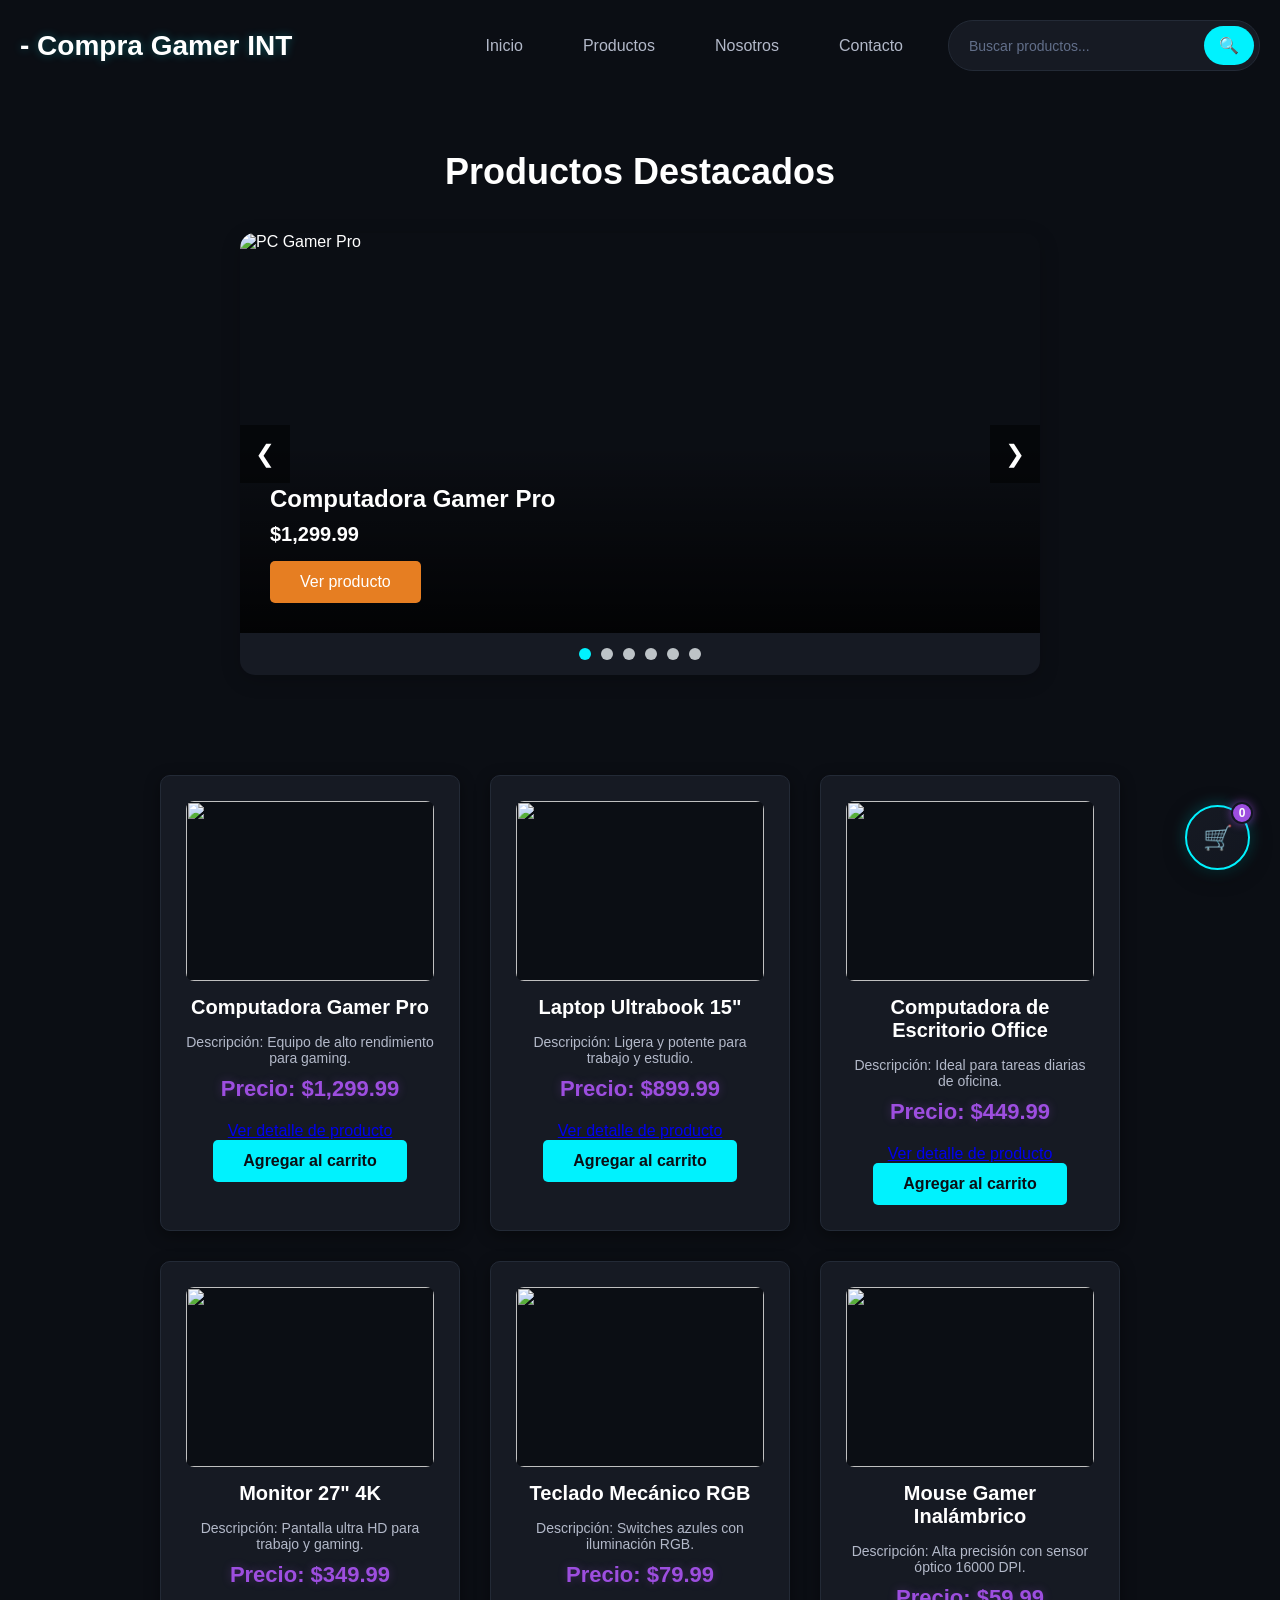
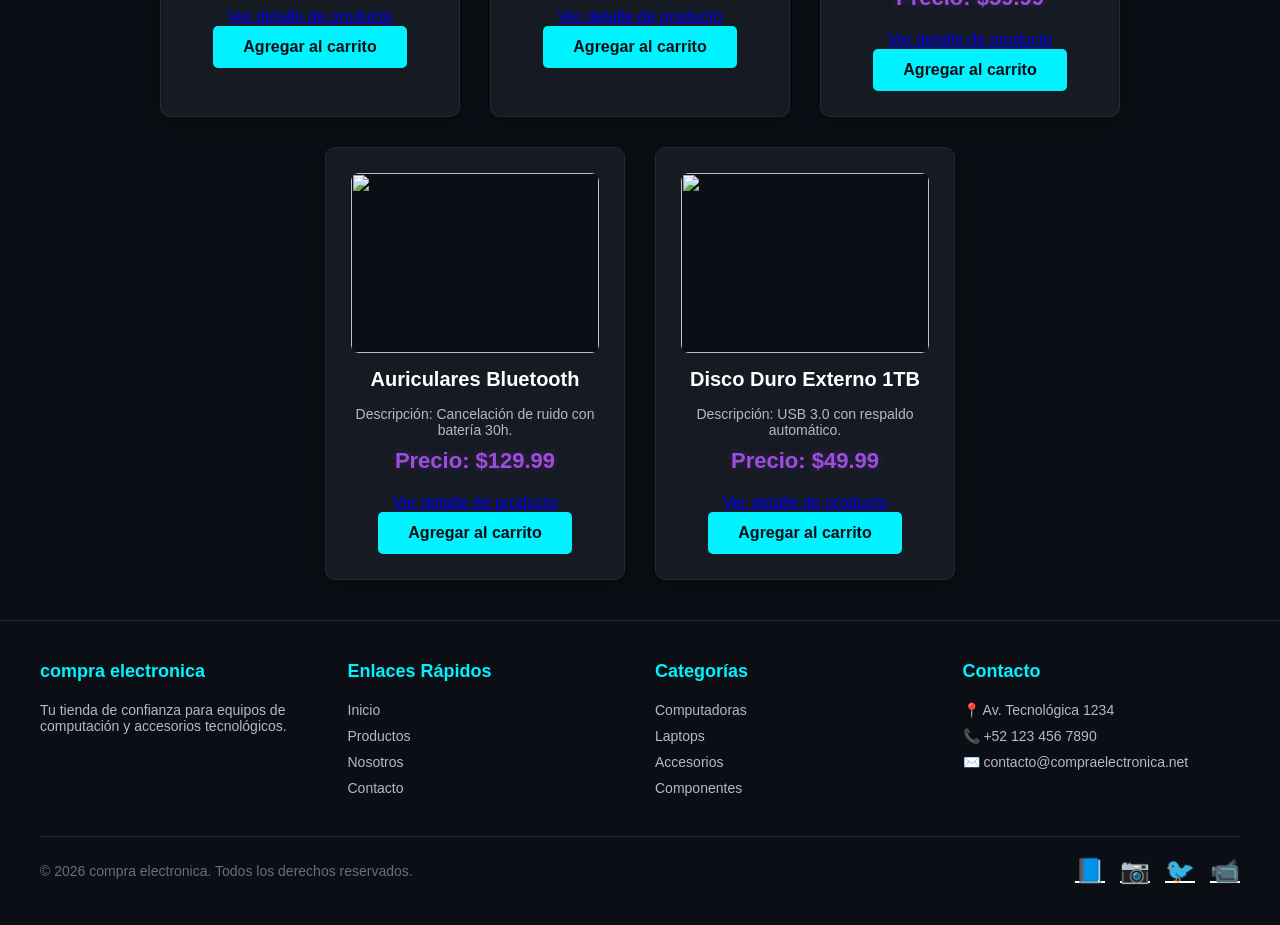
==== commit 1a869ed8: "se agregaron img ala seccion nosotros" ====
--- a/index.html
+++ b/index.html
@@ -3,13 +3,13 @@
 <head>
     <meta charset="UTF-8">
     <meta name="viewport" content="width=device-width, initial-scale=1.0">
-    <title>compra gramer</title>
+    <title>INICIO - - Compra Gamer INT.net</title>
     <link rel="stylesheet" href="styles.css">
 
 </head>
 <body>
     <header>
-        <h1>compra electronica</h1>
+        <h1>- Compra Gamer INT</h1>
         <div class="header-derecha">
             <nav>
                 <ul>
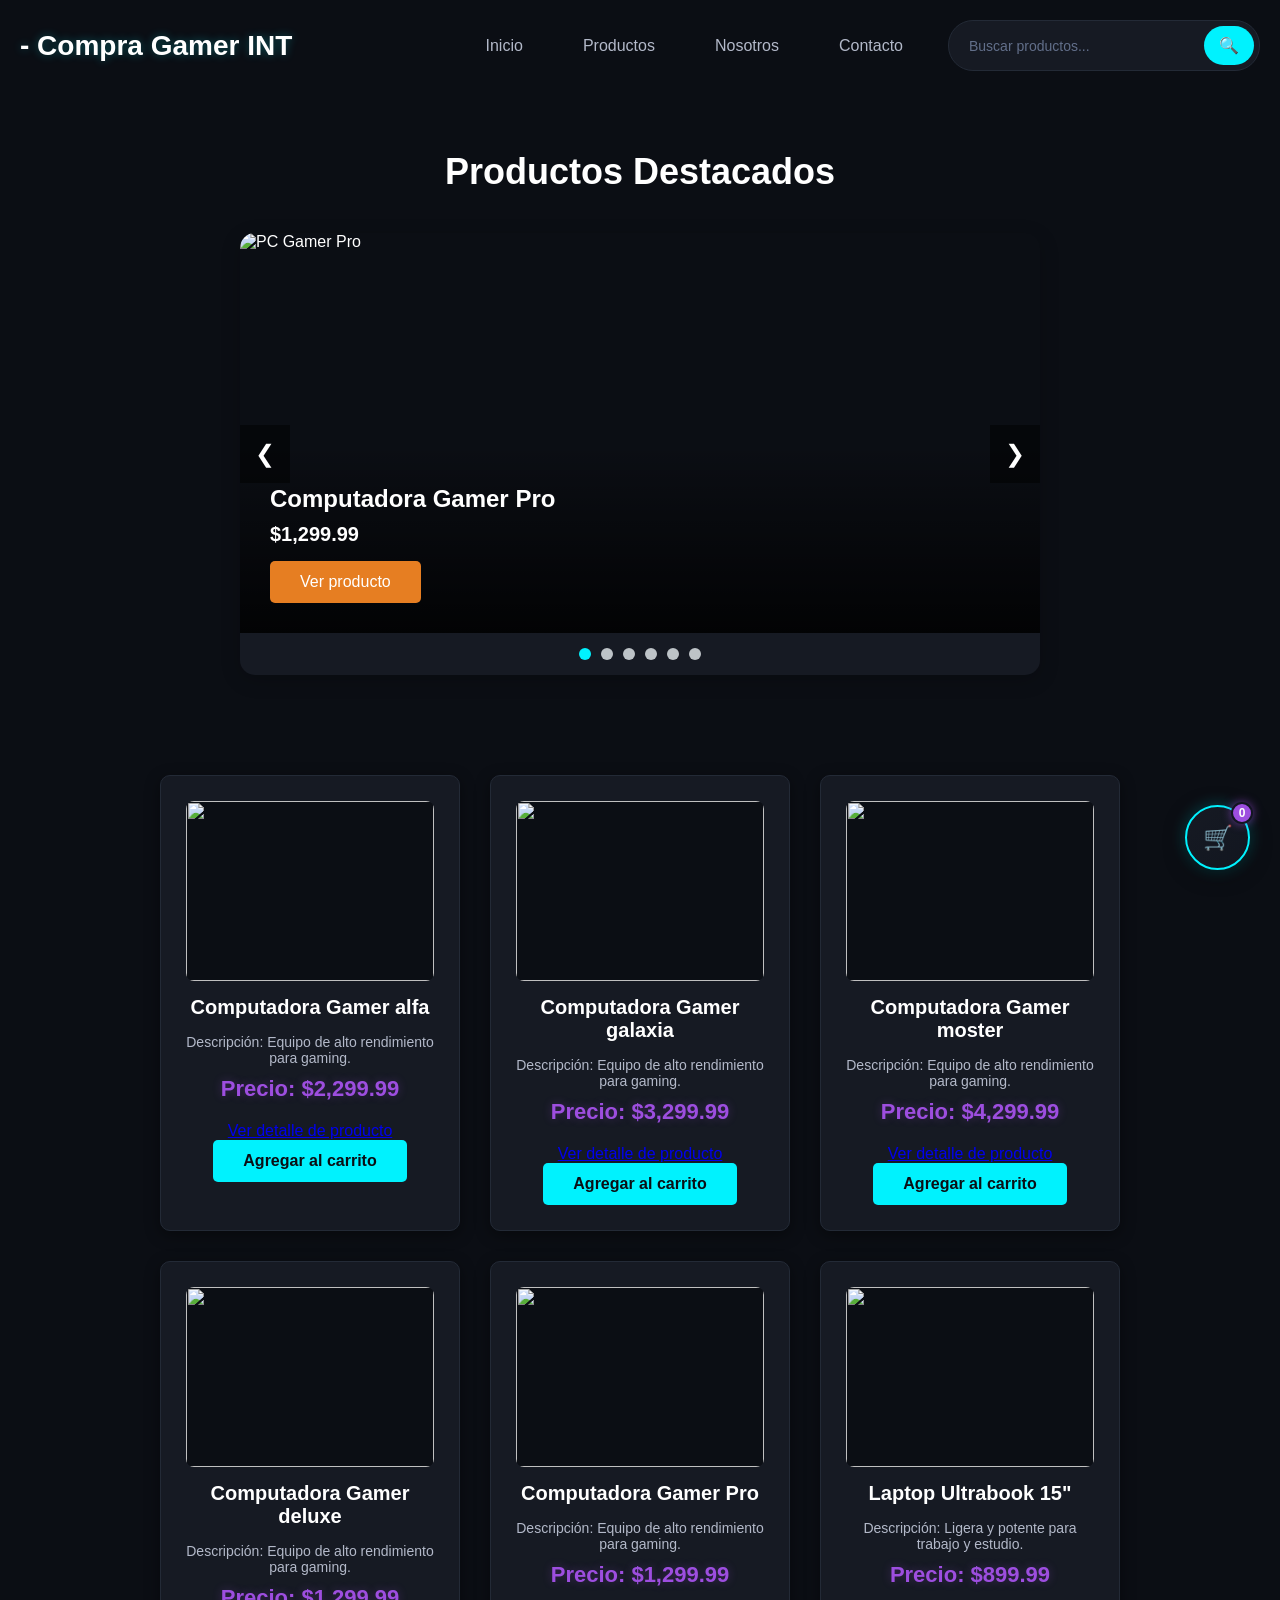
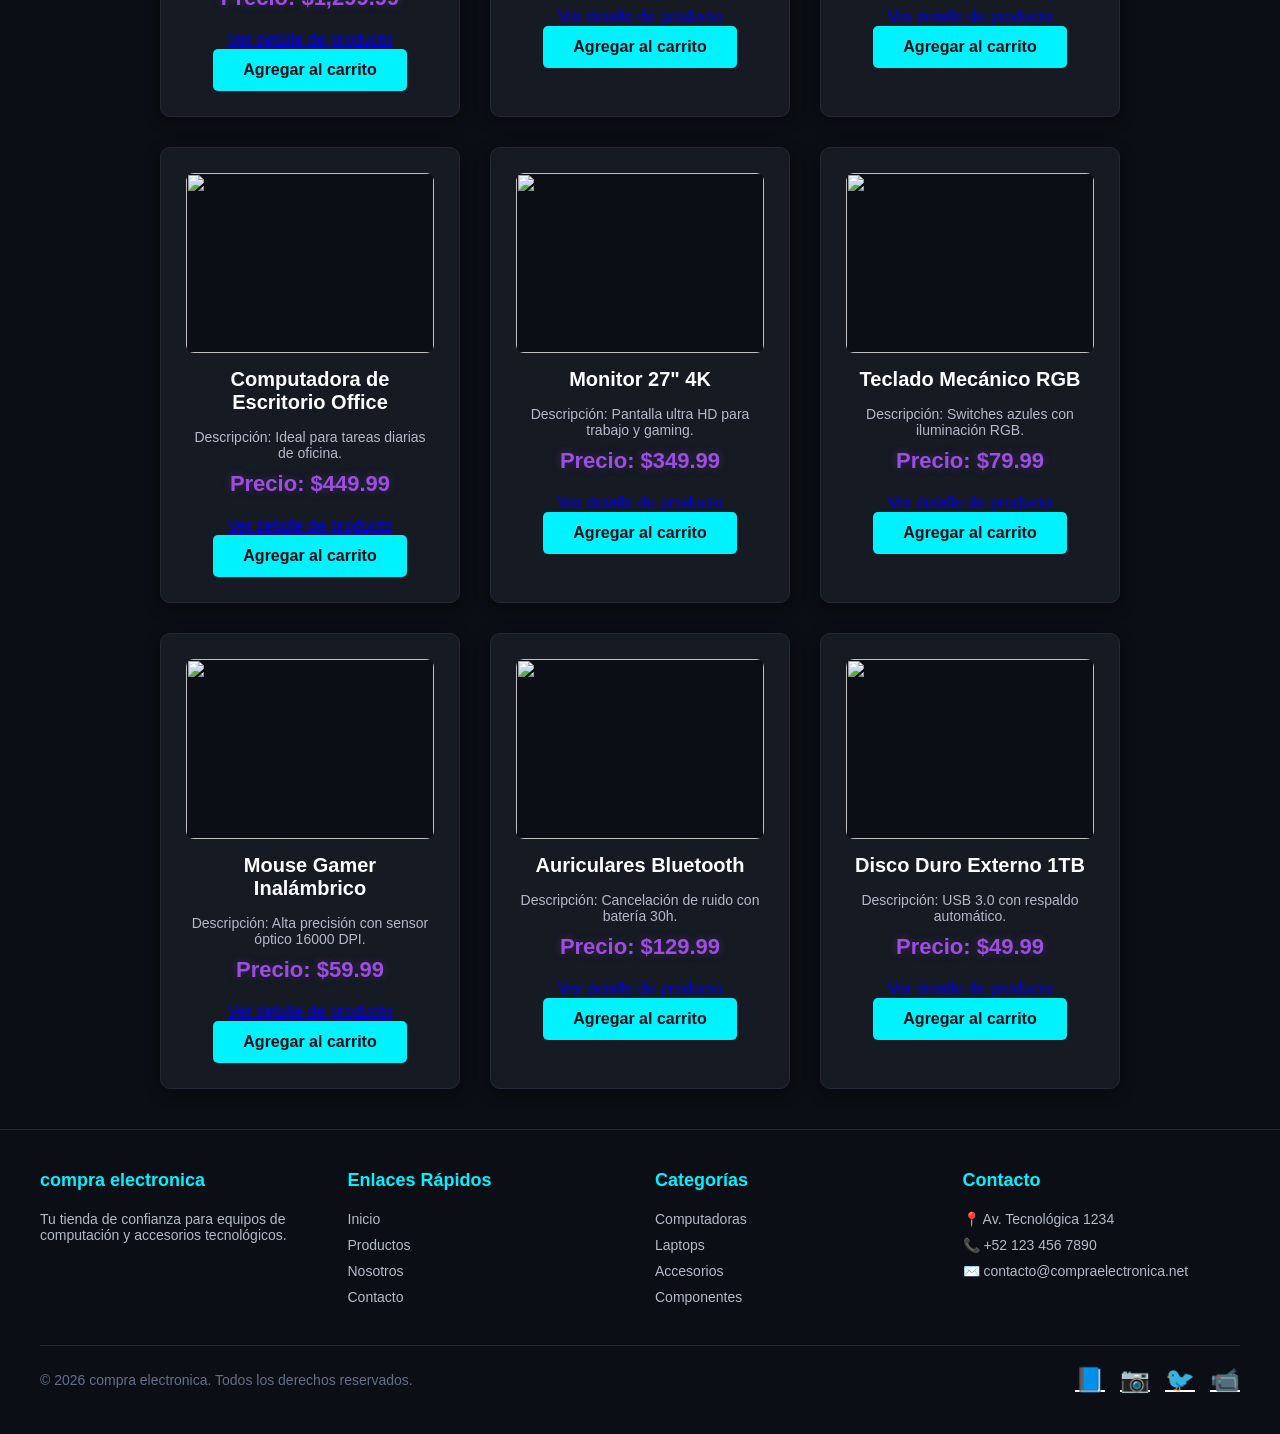
==== commit 3f03767a: "sele pidioa ala ia que aga funcionar la barra de busqueda" ====
--- a/index.html
+++ b/index.html
@@ -130,6 +130,38 @@
 
     <section id="productos">
             <div class="productos-container">
+                <article>
+                <img src="https://http2.mlstatic.com/D_NQ_NP_2X_643162-MLA105569354975_012026-F.webp" alt="">
+                <h3>Computadora Gamer alfa</h3>
+                <p>Descripción: Equipo de alto rendimiento para gaming.</p>
+                <p>Precio: $2,299.99</p>
+                <a href="#detalle1" class="btn-detalle">Ver detalle de producto</a>
+                <button class="btn-add" data-id="1" data-nombre="Computadora Gamer Pro" data-precio="1299.99">Agregar al carrito</button>
+            </article>
+                <article>
+                <img src="https://http2.mlstatic.com/D_NQ_NP_2X_657558-MLA78508739195_082024-F.webp" alt="">
+                <h3>Computadora Gamer galaxia</h3>
+                <p>Descripción: Equipo de alto rendimiento para gaming.</p>
+                <p>Precio: $3,299.99</p>
+                <a href="#detalle1" class="btn-detalle">Ver detalle de producto</a>
+                <button class="btn-add" data-id="1" data-nombre="Computadora Gamer Pro" data-precio="1299.99">Agregar al carrito</button>
+            </article>
+                <article>
+                <img src="https://http2.mlstatic.com/D_NQ_NP_2X_739586-MLA104535924846_012026-F.webp" alt="">
+                <h3>Computadora Gamer moster</h3>
+                <p>Descripción: Equipo de alto rendimiento para gaming.</p>
+                <p>Precio: $4,299.99</p>
+                <a href="#detalle1" class="btn-detalle">Ver detalle de producto</a>
+                <button class="btn-add" data-id="1" data-nombre="Computadora Gamer Pro" data-precio="1299.99">Agregar al carrito</button>
+            </article>
+            <article>
+                <img src="https://http2.mlstatic.com/D_NQ_NP_2X_846747-MLA95521936708_102025-F.webp" alt="">
+                <h3>Computadora Gamer deluxe</h3>
+                <p>Descripción: Equipo de alto rendimiento para gaming.</p>
+                <p>Precio: $1,299.99</p>
+                <a href="#detalle1" class="btn-detalle">Ver detalle de producto</a>
+                <button class="btn-add" data-id="1" data-nombre="Computadora Gamer Pro" data-precio="1299.99">Agregar al carrito</button>
+            </article>
             <article>
                 <img src="https://http2.mlstatic.com/D_NQ_NP_2X_892795-MLA95502865654_102025-F.webp" alt="">
                 <h3>Computadora Gamer Pro</h3>
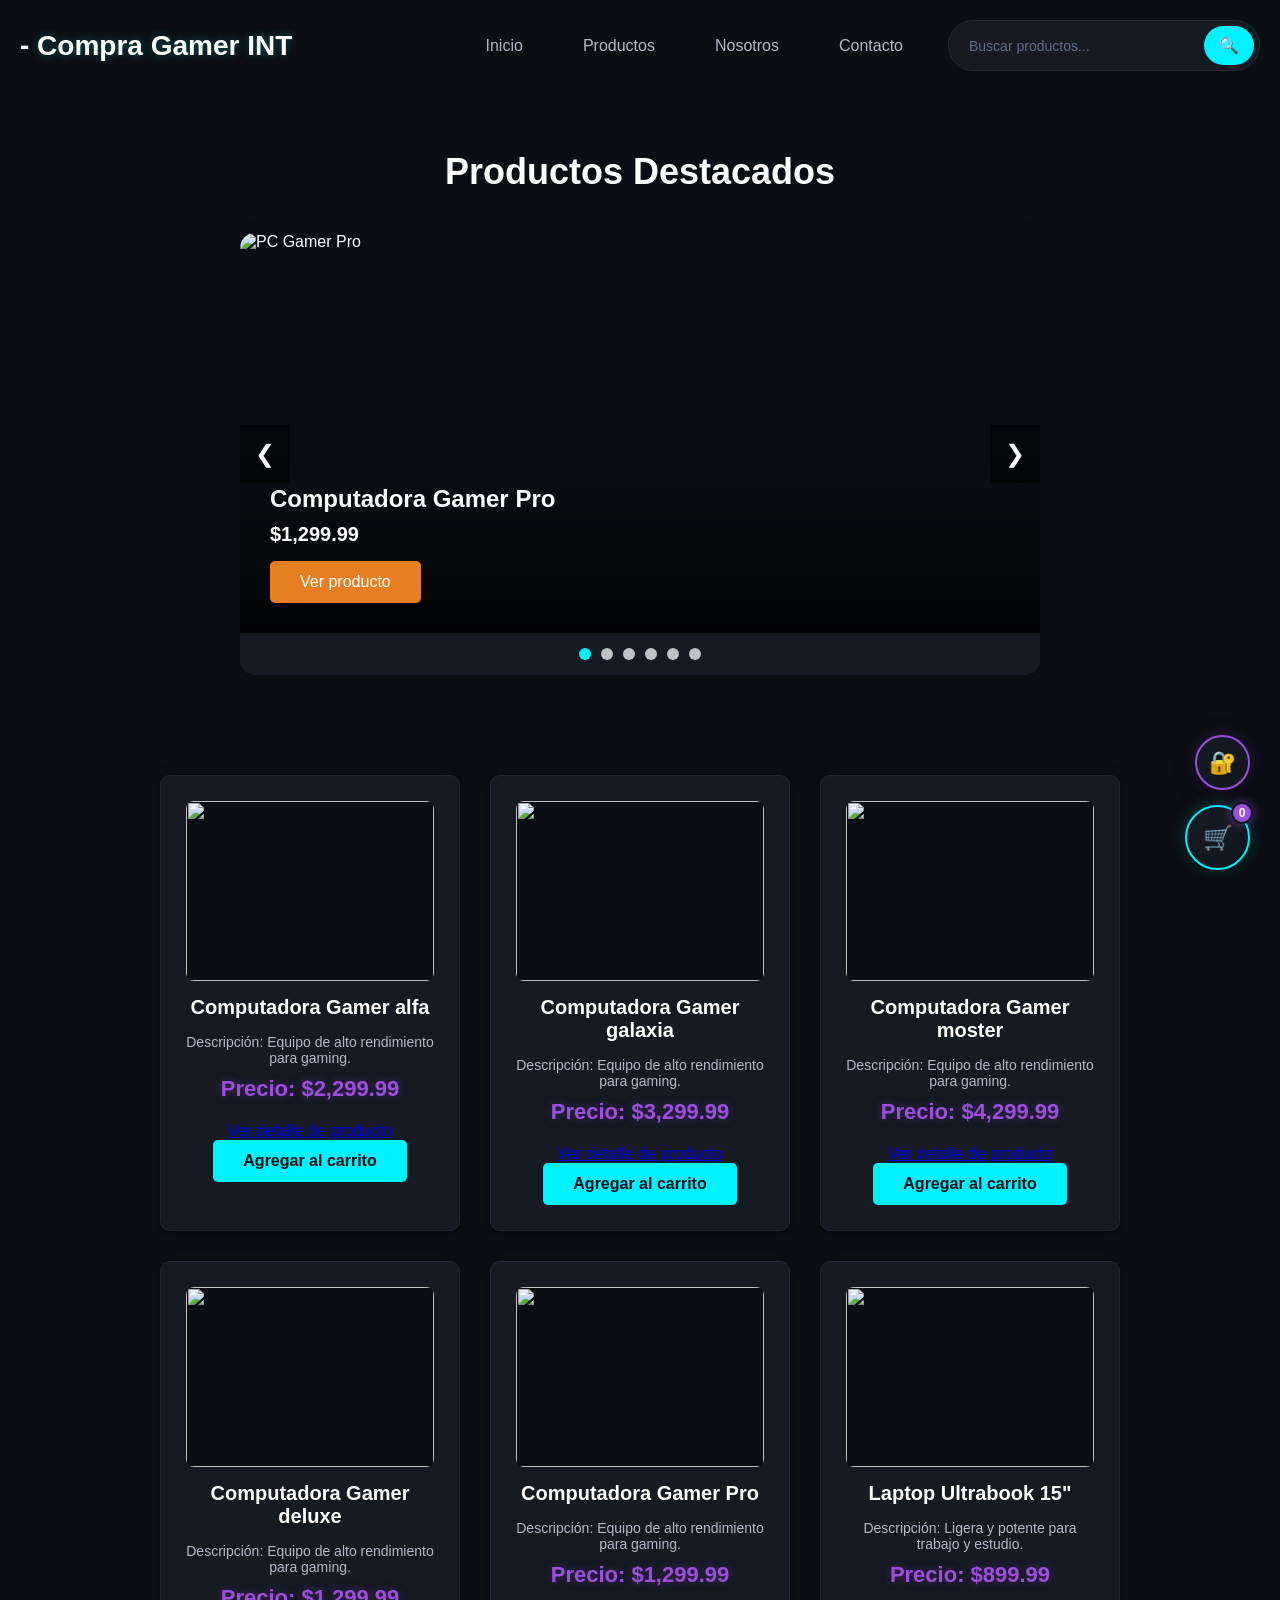
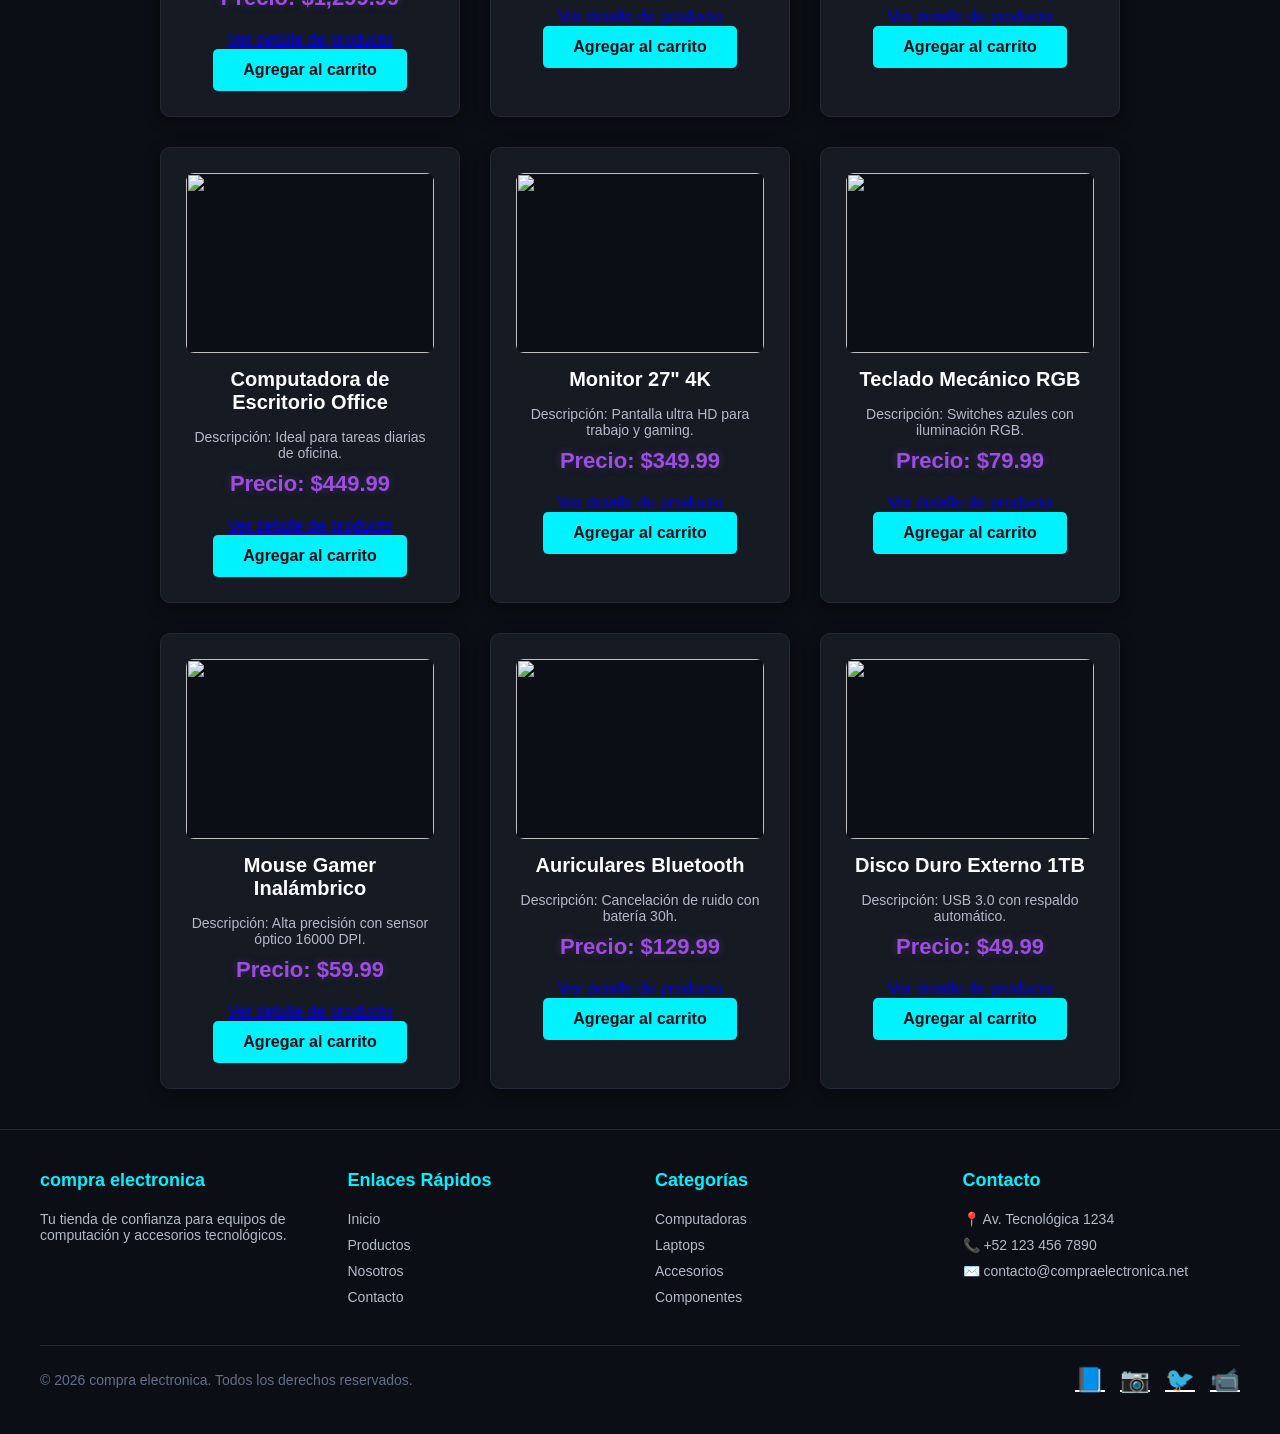
==== commit 248b2664: "se agrego el alta de producto y usuraio de cliente y empleado" ====
--- a/index.html
+++ b/index.html
@@ -26,6 +26,7 @@
         </div>
     </header>
 
+    <button class="btn-login" onclick="window.location.href='#login-modal'">🔐</button>
     <button class="btn-carrito-flotante" onclick="window.location.href='#ventana-carrito'">🛒 <span id="contador-carrito">0</span></button>
 
     <main>
@@ -413,6 +414,58 @@
             </div>
         </section>
 
+        <!-- MODAL DE LOGIN -->
+        <section id="login-modal" class="detalle-modal">
+            <div class="detalle-contenido" style="max-width: 500px; text-align: center;">
+                <a href="#" class="detalle-cerrar">&times;</a>
+                <h2 style="margin-bottom: 30px;">Iniciar Sesión</h2>
+                <div style="display: flex; gap: 20px; flex-wrap: wrap; justify-content: center;">
+                    <div class="card-login" onclick="loginCliente()">
+                        <div style="font-size: 48px; margin-bottom: 10px;">👤</div>
+                        <h3>Cliente</h3>
+                        <p style="color: #666; font-size: 14px;">Accede a tu cuenta para realizar compras</p>
+                    </div>
+                    <div class="card-login" onclick="loginAdmin()">
+                        <div style="font-size: 48px; margin-bottom: 10px;">🔧</div>
+                        <h3>Administrador</h3>
+                        <p style="color: #666; font-size: 14px;">Gestiona y da de alta productos</p>
+                    </div>
+                </div>
+            </div>
+        </section>
+
+        <!-- SECCIÓN ALTA DE PRODUCTO (solo visible para admin) -->
+        <section id="alta-producto" class="detalle-modal">
+            <div class="detalle-contenido" style="max-width: 600px;">
+                <a href="#" class="detalle-cerrar">&times;</a>
+                <h2 style="margin-bottom: 30px;">Dar de Alta un Producto</h2>
+                <form id="form-alta" onsubmit="guardarProducto(event)">
+                    <label for="prod-nombre">Nombre del producto</label>
+                    <input type="text" id="prod-nombre" placeholder="Ej: Teclado Mecánico" required>
+
+                    <label for="prod-descripcion">Descripción</label>
+                    <textarea id="prod-descripcion" placeholder="Descripción del producto" required></textarea>
+
+                    <label for="prod-precio">Precio ($)</label>
+                    <input type="number" id="prod-precio" placeholder="Ej: 99.99" step="0.01" required>
+
+                    <label for="prod-imagen">URL de la imagen</label>
+                    <input type="url" id="prod-imagen" placeholder="https://ejemplo.com/imagen.jpg">
+
+                    <button type="submit" class="btn-ver" style="width: 100%; margin-top: 20px;">Guardar Producto</button>
+                </form>
+            </div>
+        </section>
+
+        <!-- BOTÓN FLOTANTE ALTA PRODUCTO (solo visible para admin) -->
+        <button id="btn-flotante-alta" class="btn-alta-flotante" onclick="window.location.href='#alta-producto'" style="display: none;">+</button>
+
+        <!-- PRODUCTOS CREADOS POR EL USUARIO -->
+        <section id="productos-usuario" style="display: none;">
+            <h2>Productos Agregados Recientemente</h2>
+            <div class="productos-container" id="contenedor-productos-usuario"></div>
+        </section>
+
     </main>
 
     <footer>
--- a/styles.css
+++ b/styles.css
@@ -646,6 +646,96 @@
 }
 
 /* ============================================
+   ESTILOS PARA LOGIN Y ALTA DE PRODUCTO
+   ============================================ */
+
+/* Botón flotante de login */
+.btn-login {
+    position: fixed;
+    bottom: 110px;
+    right: 30px;
+    background: linear-gradient(135deg, #161a23 0%, #121620 100%);
+    border: 2px solid #9d4edf;
+    color: #9d4edf;
+    width: 55px;
+    height: 55px;
+    border-radius: 50%;
+    display: flex;
+    justify-content: center;
+    align-items: center;
+    font-size: 22px;
+    cursor: pointer;
+    z-index: 999;
+    text-decoration: none;
+    box-shadow: 0 4px 20px rgba(0, 0, 0, 0.6), 0 0 15px rgba(157, 78, 223, 0.3);
+    transition: all 0.3s cubic-bezier(0.25, 0.8, 0.25, 1);
+}
+
+.btn-login:hover {
+    transform: scale(1.1) translateY(-3px);
+    background: #9d4edf;
+    color: white;
+    box-shadow: 0 8px 25px rgba(0, 0, 0, 0.7), 0 0 25px rgba(157, 78, 223, 0.8);
+}
+
+/* Tarjetas de login */
+.card-login {
+    background: #f5f6fa;
+    border: 2px solid #e0e0e0;
+    border-radius: 15px;
+    padding: 30px 40px;
+    cursor: pointer;
+    transition: all 0.3s;
+    width: 200px;
+}
+
+.card-login:hover {
+    transform: translateY(-5px);
+    border-color: #3498db;
+    box-shadow: 0 5px 20px rgba(0,0,0,0.1);
+}
+
+/* Botón flotante alta producto */
+.btn-alta-flotante {
+    position: fixed;
+    bottom: 190px;
+    right: 30px;
+    background: linear-gradient(135deg, #27ae60, #2ecc71);
+    border: none;
+    color: white;
+    width: 55px;
+    height: 55px;
+    border-radius: 50%;
+    display: flex;
+    justify-content: center;
+    align-items: center;
+    font-size: 30px;
+    cursor: pointer;
+    z-index: 999;
+    text-decoration: none;
+    box-shadow: 0 4px 20px rgba(0, 0, 0, 0.6), 0 0 15px rgba(39, 174, 96, 0.3);
+    transition: all 0.3s;
+}
+
+.btn-alta-flotante:hover {
+    transform: scale(1.1) translateY(-3px);
+    box-shadow: 0 8px 25px rgba(0, 0, 0, 0.7), 0 0 25px rgba(39, 174, 96, 0.8);
+}
+
+/* Sección productos de usuario */
+#productos-usuario {
+    padding: 60px 20px;
+    background: #0b0e14;
+}
+
+#productos-usuario h2 {
+    text-align: center;
+    font-size: 28px;
+    color: #2c3e50;
+    margin-bottom: 40px;
+}
+
+/* ============================================
    RESPONSIVE DESIGN
    ============================================ */
 
@@ -1028,4 +1118,28 @@
         padding: 8px;
         font-size: 14px;
     }
+
+    .btn-carrito-flotante {
+        width: 50px;
+        height: 50px;
+        font-size: 20px;
+        bottom: 20px;
+        right: 20px;
+    }
+
+    .btn-login {
+        width: 45px;
+        height: 45px;
+        font-size: 18px;
+        bottom: 85px;
+        right: 20px;
+    }
+
+    .btn-alta-flotante {
+        width: 45px;
+        height: 45px;
+        font-size: 24px;
+        bottom: 145px;
+        right: 20px;
+    }
 }
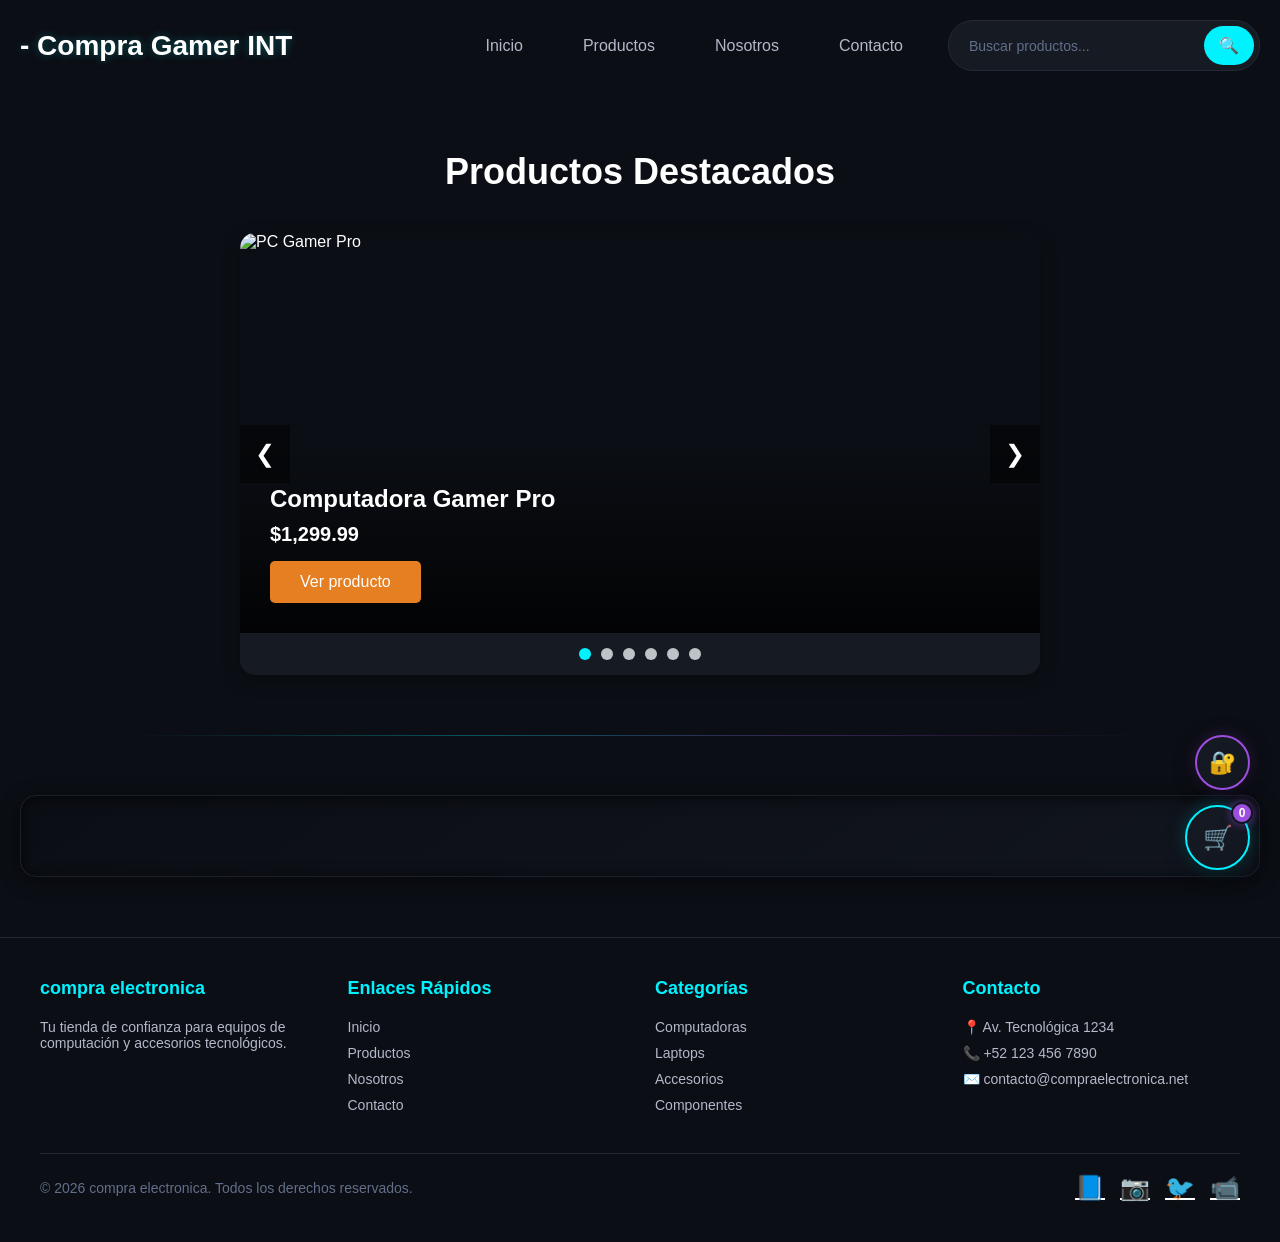
==== commit 97645a8d: "decorado de paguina" ====
--- a/index.html
+++ b/index.html
@@ -130,105 +130,9 @@
     </section>
 
     <section id="productos">
-            <div class="productos-container">
-                <article>
-                <img src="https://http2.mlstatic.com/D_NQ_NP_2X_643162-MLA105569354975_012026-F.webp" alt="">
-                <h3>Computadora Gamer alfa</h3>
-                <p>Descripción: Equipo de alto rendimiento para gaming.</p>
-                <p>Precio: $2,299.99</p>
-                <a href="#detalle1" class="btn-detalle">Ver detalle de producto</a>
-                <button class="btn-add" data-id="1" data-nombre="Computadora Gamer Pro" data-precio="1299.99">Agregar al carrito</button>
-            </article>
-                <article>
-                <img src="https://http2.mlstatic.com/D_NQ_NP_2X_657558-MLA78508739195_082024-F.webp" alt="">
-                <h3>Computadora Gamer galaxia</h3>
-                <p>Descripción: Equipo de alto rendimiento para gaming.</p>
-                <p>Precio: $3,299.99</p>
-                <a href="#detalle1" class="btn-detalle">Ver detalle de producto</a>
-                <button class="btn-add" data-id="1" data-nombre="Computadora Gamer Pro" data-precio="1299.99">Agregar al carrito</button>
-            </article>
-                <article>
-                <img src="https://http2.mlstatic.com/D_NQ_NP_2X_739586-MLA104535924846_012026-F.webp" alt="">
-                <h3>Computadora Gamer moster</h3>
-                <p>Descripción: Equipo de alto rendimiento para gaming.</p>
-                <p>Precio: $4,299.99</p>
-                <a href="#detalle1" class="btn-detalle">Ver detalle de producto</a>
-                <button class="btn-add" data-id="1" data-nombre="Computadora Gamer Pro" data-precio="1299.99">Agregar al carrito</button>
-            </article>
-            <article>
-                <img src="https://http2.mlstatic.com/D_NQ_NP_2X_846747-MLA95521936708_102025-F.webp" alt="">
-                <h3>Computadora Gamer deluxe</h3>
-                <p>Descripción: Equipo de alto rendimiento para gaming.</p>
-                <p>Precio: $1,299.99</p>
-                <a href="#detalle1" class="btn-detalle">Ver detalle de producto</a>
-                <button class="btn-add" data-id="1" data-nombre="Computadora Gamer Pro" data-precio="1299.99">Agregar al carrito</button>
-            </article>
-            <article>
-                <img src="https://http2.mlstatic.com/D_NQ_NP_2X_892795-MLA95502865654_102025-F.webp" alt="">
-                <h3>Computadora Gamer Pro</h3>
-                <p>Descripción: Equipo de alto rendimiento para gaming.</p>
-                <p>Precio: $1,299.99</p>
-                <a href="#detalle1" class="btn-detalle">Ver detalle de producto</a>
-                <button class="btn-add" data-id="1" data-nombre="Computadora Gamer Pro" data-precio="1299.99">Agregar al carrito</button>
-            </article>
-            <article>
-                <img src="https://http2.mlstatic.com/D_NQ_NP_2X_734719-MLA110992589963_042026-F.webp" alt="">
-                <h3>Laptop Ultrabook 15"</h3>
-                <p>Descripción: Ligera y potente para trabajo y estudio.</p>
-                <p>Precio: $899.99</p>
-                <a href="#detalle2" class="btn-detalle">Ver detalle de producto</a>
-                <button class="btn-add" data-id="2" data-nombre="Laptop Ultrabook 15\" data-precio="899.99">Agregar al carrito</button>
-            </article>
-            <article>
-                <img src="https://http2.mlstatic.com/D_NQ_NP_2X_733171-MLA108440863755_032026-F.webp" alt="">
-                <h3>Computadora de Escritorio Office</h3>
-                <p>Descripción: Ideal para tareas diarias de oficina.</p>
-                <p>Precio: $449.99</p>
-                <a href="#detalle7" class="btn-detalle">Ver detalle de producto</a>
-                <button class="btn-add" data-id="7" data-nombre="Computadora de Escritorio Office" data-precio="449.99">Agregar al carrito</button>
-            </article>
-            <article>
-                <img src="https://http2.mlstatic.com/D_NQ_NP_2X_927860-MLA85941720995_062025-F.webp" alt="">
-                <h3>Monitor 27" 4K</h3>
-                <p>Descripción: Pantalla ultra HD para trabajo y gaming.</p>
-                <p>Precio: $349.99</p>
-                <a href="#detalle3" class="btn-detalle">Ver detalle de producto</a>
-                <button class="btn-add" data-id="3" data-nombre="Monitor 27\" data-precio="349.99">Agregar al carrito</button>
-            </article>
-            <article>
-                <img src="https://http2.mlstatic.com/D_NQ_NP_2X_646241-MLA82105229115_012025-F.webp" alt="">
-                <h3>Teclado Mecánico RGB</h3>
-                <p>Descripción: Switches azules con iluminación RGB.</p>
-                <p>Precio: $79.99</p>
-                <a href="#detalle4" class="btn-detalle">Ver detalle de producto</a>
-                <button class="btn-add" data-id="4" data-nombre="Teclado Mecánico RGB" data-precio="79.99">Agregar al carrito</button>
-            </article>
-            <article>
-                <img src="https://http2.mlstatic.com/D_NQ_NP_2X_626508-MLA100008251821_122025-F.webp" alt="">
-                <h3>Mouse Gamer Inalámbrico</h3>
-                <p>Descripción: Alta precisión con sensor óptico 16000 DPI.</p>
-                <p>Precio: $59.99</p>
-                <a href="#detalle5" class="btn-detalle">Ver detalle de producto</a>
-                <button class="btn-add" data-id="5" data-nombre="Mouse Gamer Inalámbrico" data-precio="59.99">Agregar al carrito</button>
-            </article>
-            <article>
-                <img src="https://http2.mlstatic.com/D_NQ_NP_2X_622554-MLA54908877703_042023-F.webp" alt="">
-                <h3>Auriculares Bluetooth</h3>
-                <p>Descripción: Cancelación de ruido con batería 30h.</p>
-                <p>Precio: $129.99</p>
-                <a href="#detalle6" class="btn-detalle">Ver detalle de producto</a>
-                <button class="btn-add" data-id="6" data-nombre="Auriculares Bluetooth" data-precio="129.99">Agregar al carrito</button>
-            </article>
-            <article>
-                <img src="https://http2.mlstatic.com/D_NQ_NP_2X_840162-MLA96152747513_102025-F.webp" alt="">
-                <h3>Disco Duro Externo 1TB</h3>
-                <p>Descripción: USB 3.0 con respaldo automático.</p>
-                <p>Precio: $49.99</p>
-                <a href="#detalle8" class="btn-detalle">Ver detalle de producto</a>
-                <button class="btn-add" data-id="8" data-nombre="Disco Duro Externo 1TB" data-precio="49.99">Agregar al carrito</button>
-            </article>
-            </div>
-        </section>
+        <div class="productos-container">
+        </div>
+    </section>
 
         <section id="detalle1" class="detalle-modal">
             <div class="detalle-contenido">
@@ -505,6 +409,7 @@
             </div>
         </div>
     </footer>
+    <script src="https://cdn.jsdelivr.net/npm/@supabase/supabase-js@2"></script>
     <script src="archivo.js"></script>
 </body>
 </html>
--- a/styles.css
+++ b/styles.css
@@ -114,74 +114,33 @@
    SECCIÓN DE PRODUCTOS Y TARJETAS
    ============================================ */
 
-#productos {
-    padding: 40px 20px;
-    background-color: #0b0e14;
-}
-
-#productos h2 {
-    text-align: center;
-    margin-bottom: 40px;
-    font-size: 32px;
-    color: #ffffff;
-}
-
 .productos-container {
     display: flex;
     flex-wrap: wrap;
     justify-content: center;
     gap: 30px;
-}
-
-#productos article {
-    background-color: #161a23;
-    border: 1px solid #232a36;
-    border-radius: 10px;
-    padding: 25px;
-    width: 300px;
-    box-shadow: 0 4px 15px rgba(0, 0, 0, 0.4);
-    transition: transform 0.3s, box-shadow 0.3s, border-color 0.3s;
-    text-align: center;
-}
-
-#productos article:hover {
+    padding: 40px 30px;
+    background: linear-gradient(145deg, #0b0e14 0%, #11151e 100%);
+    border: 1px solid #1a202c;
+    border-radius: 16px;
+    box-shadow: inset 0 2px 15px rgba(0, 0, 0, 0.6), 0 4px 20px rgba(0, 0, 0, 0.4);
+    max-width: 1300px;
+    margin: 0 auto;
+}
+
+.productos-container article {
+    background: linear-gradient(145deg, #131822, #0b0e14);
+    border: 1px solid #1f2836;
+    border-radius: 12px;
+    padding: 20px;
+    box-shadow: 0 4px 20px rgba(0, 0, 0, 0.5), inset 0 1px 0 rgba(255, 255, 255, 0.03);
+    transition: transform 0.3s ease, box-shadow 0.3s ease, border-color 0.3s ease;
+}
+
+.productos-container article:hover {
     transform: translateY(-5px);
-    border-color: #00f2fe;
-    box-shadow: 0 5px 20px rgba(0, 242, 254, 0.2);
-}
-
-/* ... Todo tu CSS anterior se queda igual ... */
-
-/* CAMBIA ESTA SECCIÓN: Reemplazamos .producto-img por la etiqueta directa */
-#productos article img {
-    width: 100%;
-    height: 180px;
-    object-fit: contain; /* Cambié 'cover' por 'contain' para que no corte los bordes de tus productos */
-    border-radius: 8px;
-    margin-bottom: 15px;
-    background-color: #0b0e14; /* Mantiene un fondo oscuro estético si la imagen es transparente */
-}
-
-/* ... El resto de tu CSS hacia abajo sigue igual ... */
-
-#productos article h3 {
-    color: #ffffff;
-    margin-bottom: 15px;
-    font-size: 20px;
-}
-
-#productos article p {
-    color: #b3b9c9;
-    margin-bottom: 10px;
-    font-size: 14px;
-}
-
-#productos article p:last-of-type {
-    color: #9d4edf;
-    font-size: 22px;
-    font-weight: bold;
-    margin-bottom: 20px;
-    text-shadow: 0 0 10px rgba(157, 78, 223, 0.3);
+    box-shadow: 0 8px 30px rgba(0, 0, 0, 0.7), 0 0 15px rgba(0, 242, 254, 0.1);
+    border-color: rgba(0, 242, 254, 0.3);
 }
 
 .producto-img {
@@ -341,6 +300,41 @@
 
 .carrusel-flechas .flecha:hover {
     background-color: rgba(0,0,0,0.8);
+}
+
+/* ============================================
+   ESTILO BASE PARA TODOS LOS SECTION
+   ============================================ */
+
+section {
+    position: relative;
+}
+
+section:not(.detalle-modal)::before {
+    content: '';
+    position: absolute;
+    top: 0;
+    left: 10%;
+    right: 10%;
+    height: 1px;
+    background: linear-gradient(90deg, transparent, #00f2fe, #9d4edf, transparent);
+    opacity: 0.3;
+}
+
+section:first-of-type::before {
+    display: none;
+}
+
+#productos {
+    padding: 60px 20px;
+    background-color: #0b0e14;
+}
+
+#productos h2 {
+    text-align: center;
+    font-size: 36px;
+    color: #ffffff;
+    margin-bottom: 40px;
 }
 
 /* ============================================
@@ -550,6 +544,30 @@
 }
 
 /* ============================================
+   BOTÓN VER DETALLE DE PRODUCTO
+   ============================================ */
+
+.btn-detalle {
+    display: inline-block;
+    background: transparent;
+    color: #00f2fe;
+    border: 1px solid #00f2fe;
+    padding: 10px 25px;
+    border-radius: 5px;
+    font-size: 14px;
+    text-decoration: none;
+    cursor: pointer;
+    transition: all 0.3s ease;
+    margin-bottom: 10px;
+}
+
+.btn-detalle:hover {
+    background-color: #00f2fe;
+    color: #0b0e14;
+    box-shadow: 0 0 15px rgba(0, 242, 254, 0.4);
+}
+
+/* ============================================
    CORRECCIÓN COMPLETA DE CONTRASTE EN BOTONES
    ============================================ */
 
@@ -725,14 +743,15 @@
 /* Sección productos de usuario */
 #productos-usuario {
     padding: 60px 20px;
-    background: #0b0e14;
+    background: linear-gradient(135deg, #0b0e14 0%, #161a23 100%);
 }
 
 #productos-usuario h2 {
     text-align: center;
     font-size: 28px;
-    color: #2c3e50;
+    color: #ffffff;
     margin-bottom: 40px;
+    text-shadow: 0 0 10px rgba(0, 242, 254, 0.3);
 }
 
 /* ============================================
@@ -993,19 +1012,6 @@
         padding: 40px 15px;
     }
 
-    #productos {
-        padding: 40px 15px;
-    }
-
-    #productos h2 {
-        font-size: 22px;
-    }
-
-    #productos article {
-        width: 100%;
-        max-width: 300px;
-    }
-
     #nosotros h2 {
         font-size: 22px;
     }
@@ -1142,4 +1148,14 @@
         bottom: 145px;
         right: 20px;
     }
+}
+
+
+element.style {
+    background: white;
+    border-radius: 10px;
+    padding: 20px;
+    width: 280px;
+    box-shadow: 0 2px 10px rgba(0, 0, 0, 0.1);
+    text-align: center;
 }
